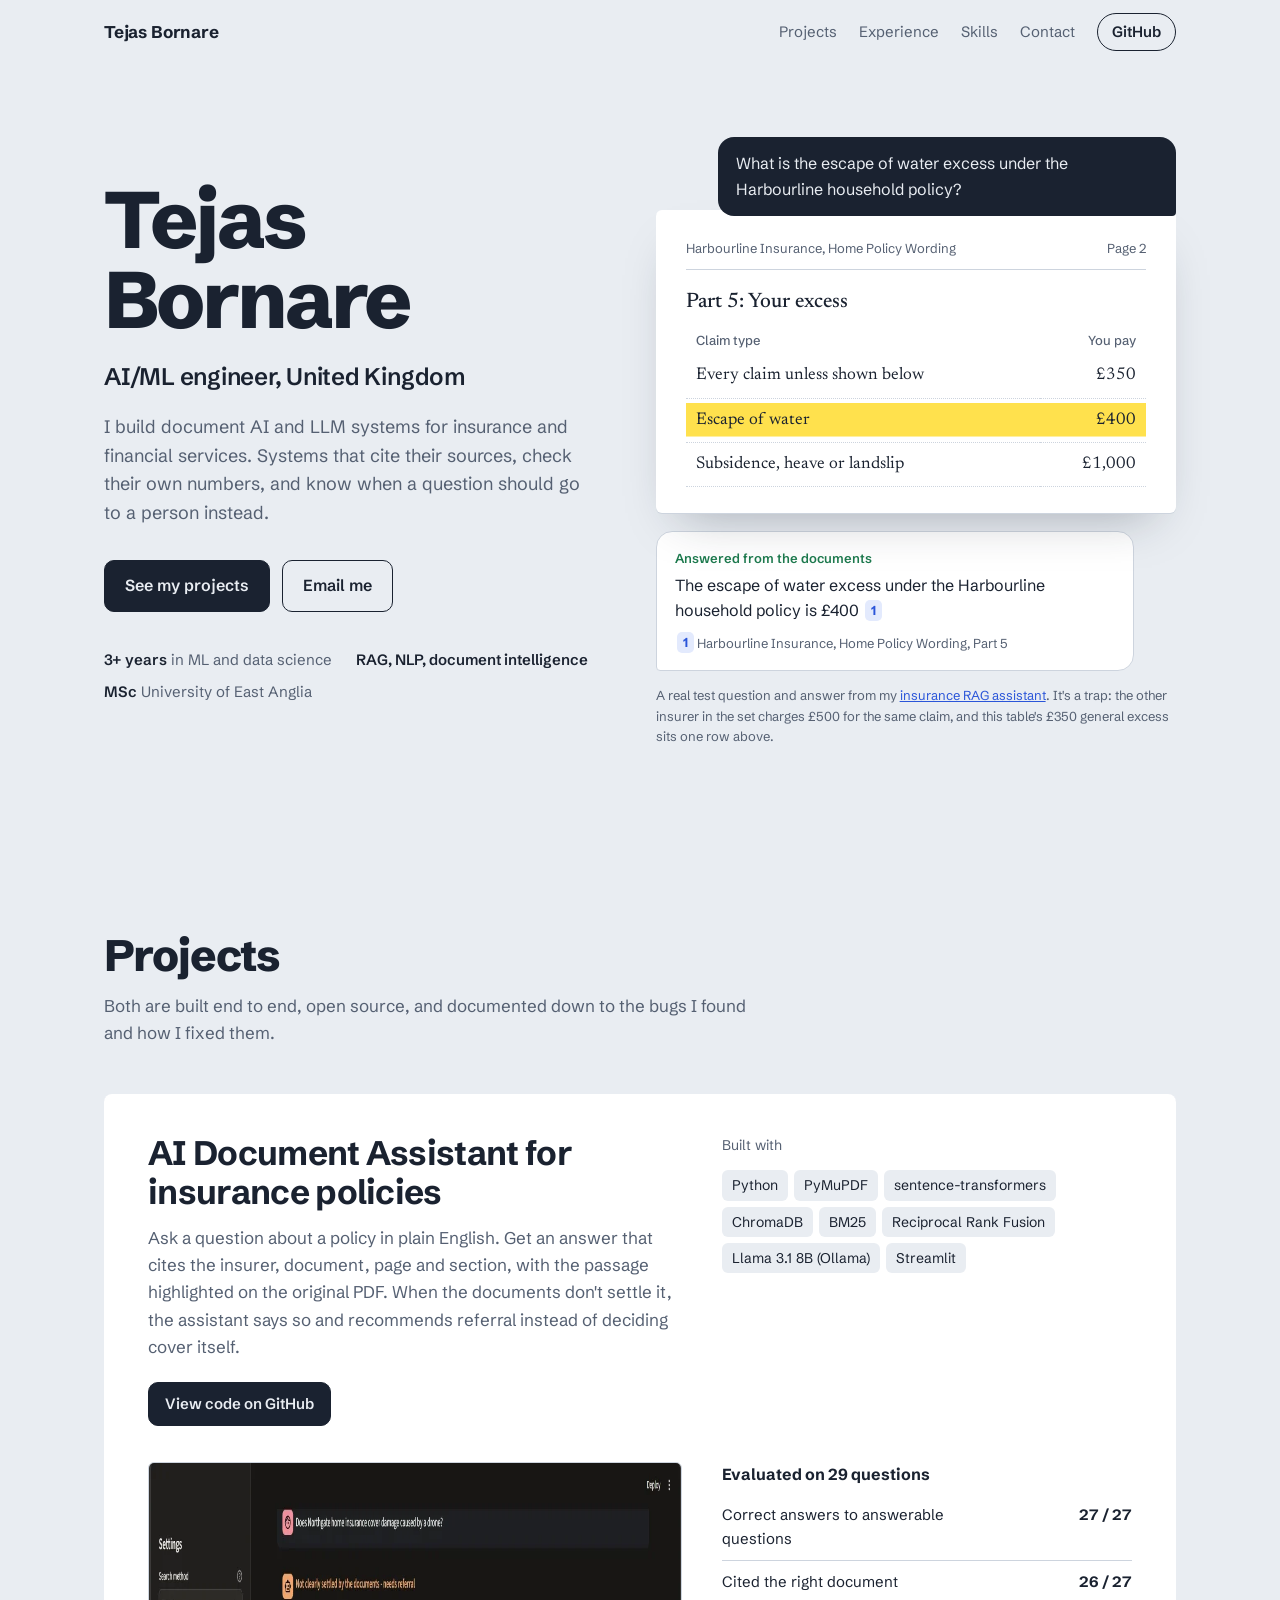
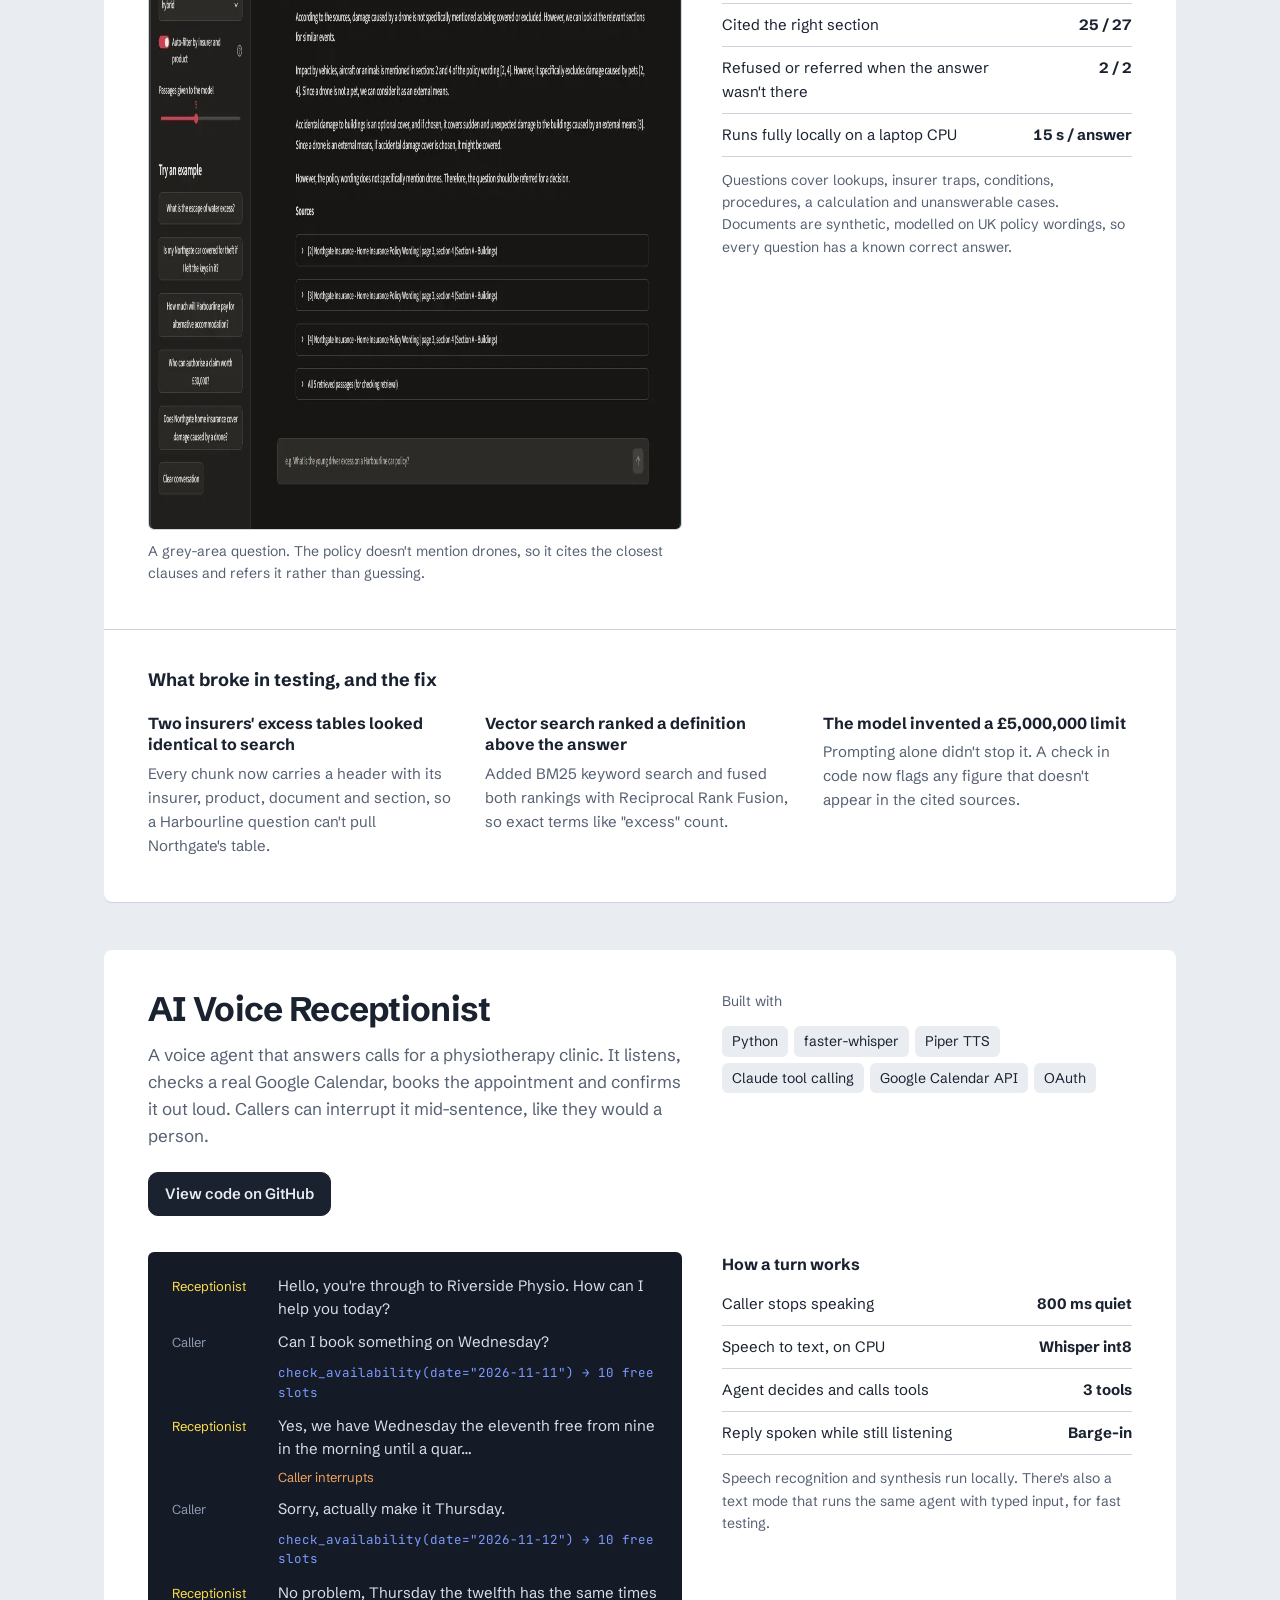
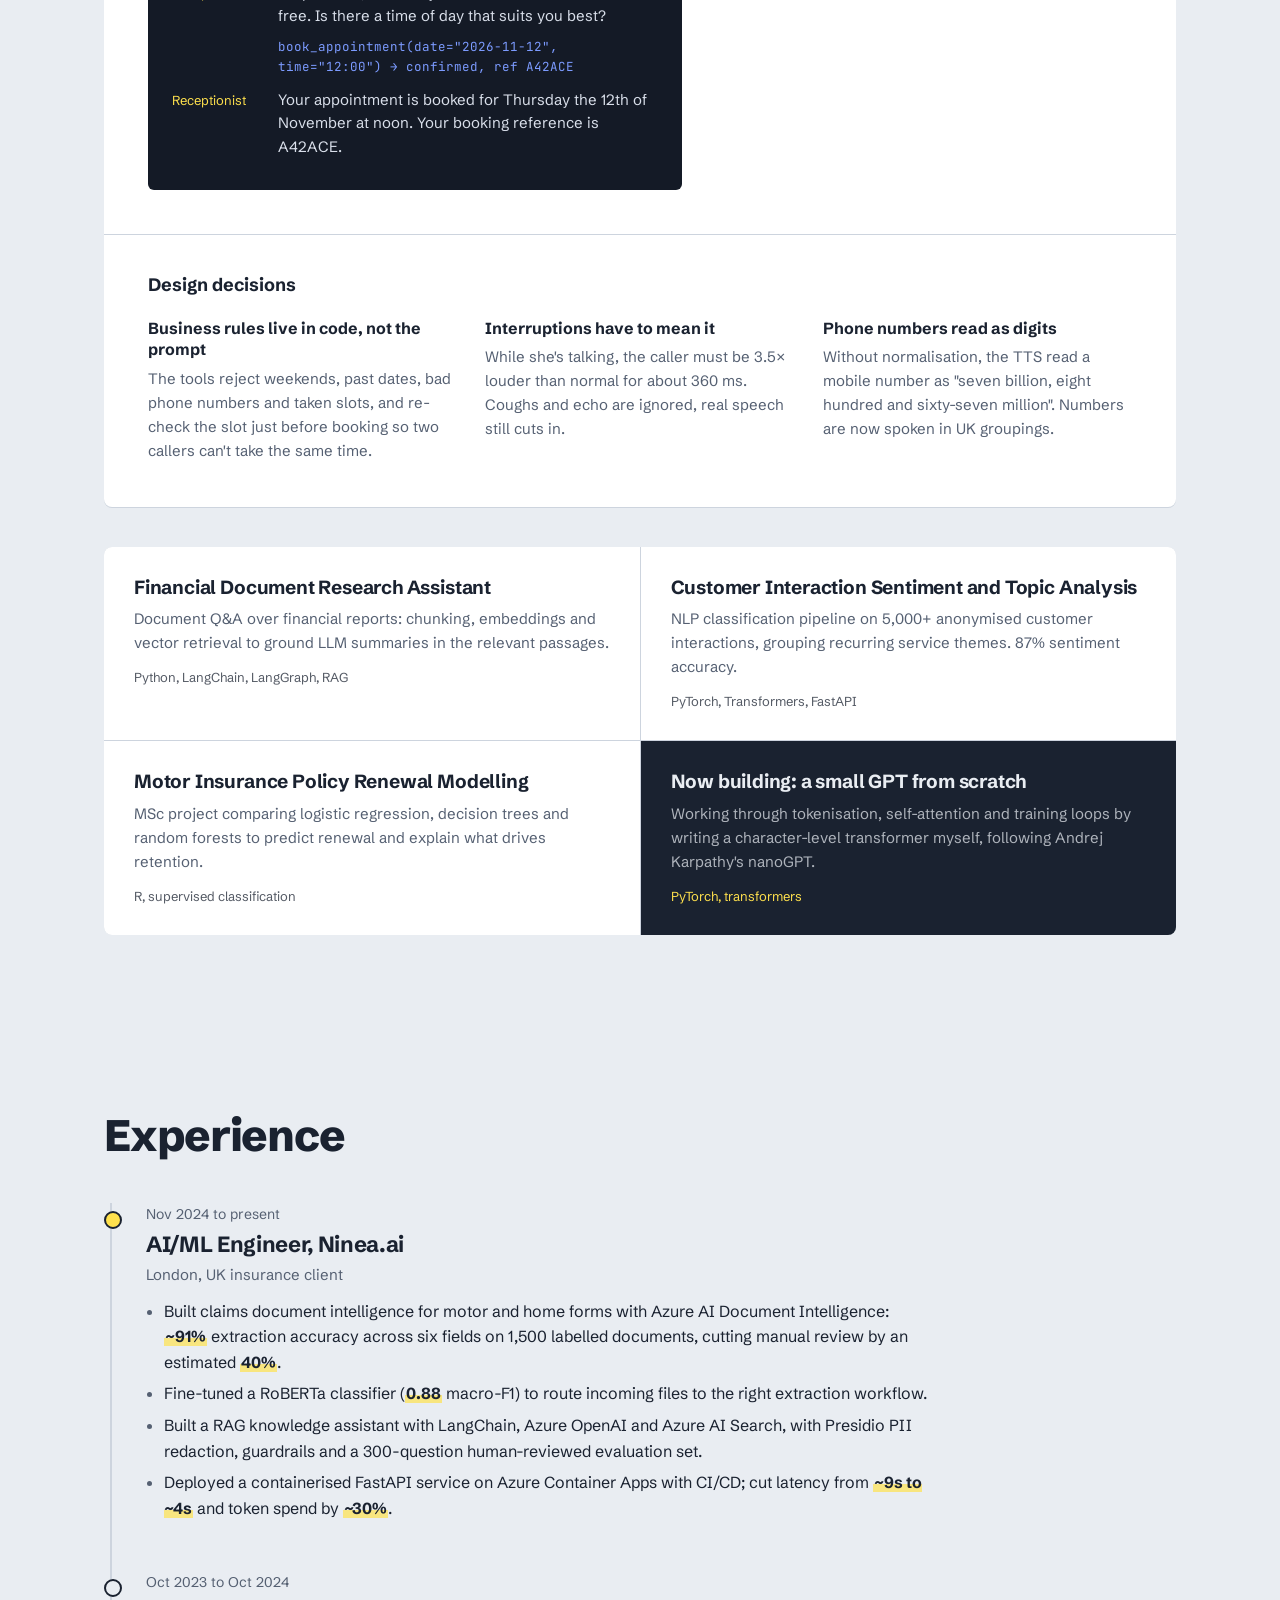
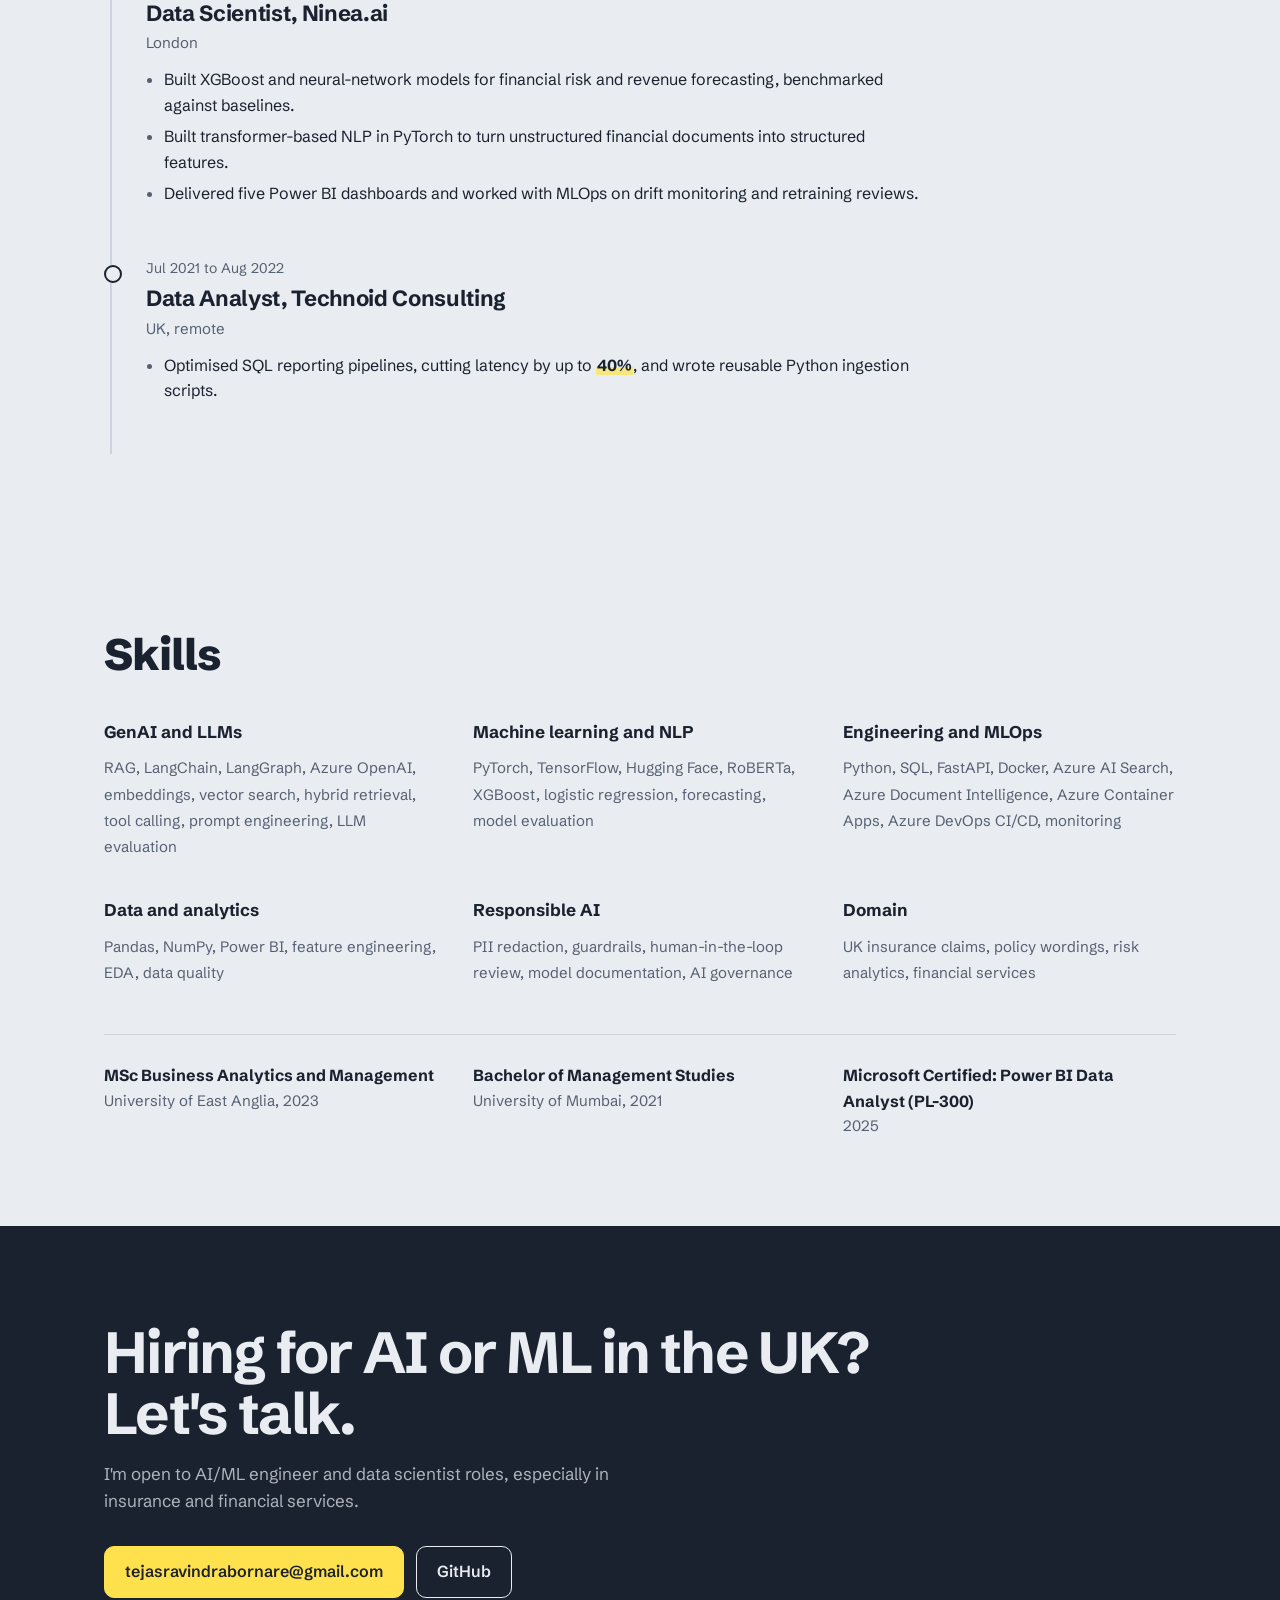
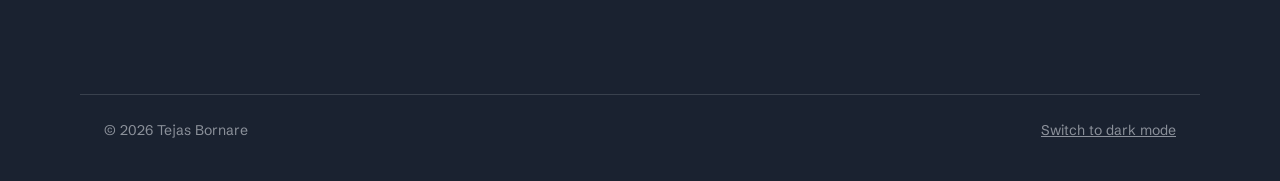
==== index.html @ c3324930 "Add files via upload" ====
<!doctype html>
<html lang="en-GB">
<head>
<meta charset="utf-8">
<meta name="viewport" content="width=device-width, initial-scale=1">
<title>Tejas Bornare | AI/ML Engineer, UK</title>
<meta name="description" content="Tejas Bornare, AI/ML engineer in the UK. RAG, document intelligence and voice agents for insurance and financial services.">
<meta property="og:title" content="Tejas Bornare | AI/ML Engineer, UK">
<meta property="og:description" content="RAG, document intelligence and voice agents for insurance and financial services.">
<meta property="og:type" content="website">
<meta property="og:url" content="https://tejasbornare97.github.io/">
<meta property="og:image" content="https://tejasbornare97.github.io/assets/app_answer.webp">
<meta name="theme-color" content="#E9EDF2">
<link rel="icon" href="data:image/svg+xml,%3Csvg xmlns='http://www.w3.org/2000/svg' viewBox='0 0 32 32'%3E%3Crect width='32' height='32' rx='7' fill='%231A2230'/%3E%3Crect x='6' y='17' width='20' height='7' rx='1.5' fill='%23FFE14D'/%3E%3Ctext x='16' y='22.5' font-family='Arial' font-weight='700' font-size='15' text-anchor='middle' fill='%231A2230'%3ETB%3C/text%3E%3C/svg%3E">
<link rel="preconnect" href="https://fonts.googleapis.com">
<link rel="preconnect" href="https://fonts.gstatic.com" crossorigin>
<link href="https://fonts.googleapis.com/css2?family=Schibsted+Grotesk:wght@400;500;600;700;800&family=Newsreader:opsz,wght@6..72,400;6..72,500&family=JetBrains+Mono:wght@400;500&display=swap" rel="stylesheet">
<style>
:root{
  --paper:#E9EDF2;
  --sheet:#FFFFFF;
  --ink:#1A2230;
  --muted:#556072;
  --rule:#CDD4DE;
  --cite:#2A55D9;
  --cite-soft:#E3EAFD;
  --mark:#FFE14D;
  --ok:#1D7A4E;
  --refer:#B4570F;
  --sans:"Schibsted Grotesk",system-ui,sans-serif;
  --serif:"Newsreader",Georgia,serif;
  --mono:"JetBrains Mono",ui-monospace,monospace;
  --wrap:1120px;
}
@media (prefers-color-scheme:dark){
  :root:not([data-theme="light"]){
    --paper:#121722;--sheet:#1B2231;--ink:#E6EAF1;--muted:#9AA5B8;--rule:#2C3546;
    --cite:#7C9BFF;--cite-soft:#232E4A;--mark:#E8C93A;--ok:#4CC08A;--refer:#F0A35E;
  }
}
:root[data-theme="dark"]{
  --paper:#121722;--sheet:#1B2231;--ink:#E6EAF1;--muted:#9AA5B8;--rule:#2C3546;
  --cite:#7C9BFF;--cite-soft:#232E4A;--mark:#E8C93A;--ok:#4CC08A;--refer:#F0A35E;
}
*{box-sizing:border-box;margin:0;padding:0}
html{scroll-behavior:smooth}
body{background:var(--paper);color:var(--ink);font-family:var(--sans);font-size:17px;line-height:1.6;-webkit-font-smoothing:antialiased;overflow-x:hidden}
a{color:inherit}
:focus-visible{outline:3px solid var(--cite);outline-offset:3px;border-radius:4px}
.wrap{max-width:var(--wrap);margin:0 auto;padding:0 24px}
img{max-width:100%;display:block}

/* header */
.top{position:sticky;top:0;z-index:10;background:color-mix(in srgb,var(--paper) 88%,transparent);backdrop-filter:blur(10px);border-bottom:1px solid transparent;transition:border-color .2s}
.top.scrolled{border-bottom-color:var(--rule)}
.top .wrap{display:flex;align-items:center;justify-content:space-between;height:64px;gap:16px}
.brand{font-weight:700;text-decoration:none;letter-spacing:-.01em}
.nav{display:flex;gap:22px;align-items:center;font-size:15px}
.nav a{text-decoration:none;color:var(--muted)}
.nav a:hover{color:var(--ink)}
.nav .gh{color:var(--ink);font-weight:600;border:1.5px solid var(--ink);padding:6px 14px;border-radius:999px}
.nav .gh:hover{background:var(--ink);color:var(--paper)}
@media (max-width:640px){.nav a:not(.gh){display:none}}

/* hero */
.hero{padding:72px 0 96px}
.hero .wrap{display:grid;grid-template-columns:1fr 1.05fr;gap:56px;align-items:center}
.hero h1{font-size:clamp(44px,6.4vw,80px);line-height:1;letter-spacing:-.035em;font-weight:800}
.hero .role{font-size:clamp(20px,2.2vw,24px);font-weight:600;margin-top:18px;letter-spacing:-.01em}
.hero .lede{color:var(--muted);margin-top:16px;max-width:30em;font-size:18px}
.cta{display:flex;flex-wrap:wrap;gap:12px;margin-top:32px}
.btn{display:inline-flex;align-items:center;gap:8px;text-decoration:none;font-weight:600;font-size:16px;padding:12px 20px;border-radius:10px;border:1.5px solid var(--ink)}
.btn.primary{background:var(--ink);color:var(--paper)}
.btn.primary:hover{background:var(--cite);border-color:var(--cite)}
.btn.ghost:hover{background:var(--sheet)}
.facts{display:flex;flex-wrap:wrap;gap:8px 24px;margin-top:36px;font-size:15px;color:var(--muted)}
.facts strong{color:var(--ink);font-weight:600}

/* the document demo */
.demo{position:relative}
.q{background:var(--ink);color:var(--paper);padding:14px 18px;border-radius:16px 16px 4px 16px;font-size:16px;max-width:88%;margin-left:auto;position:relative;z-index:2}
.sheet{background:var(--sheet);border-radius:6px;box-shadow:0 1px 0 var(--rule),0 24px 48px -24px rgba(26,34,48,.35);padding:28px 30px 26px;margin-top:-6px;font-family:var(--serif);position:relative;z-index:1}
.sheet .doc-head{font-family:var(--sans);font-size:13px;color:var(--muted);display:flex;justify-content:space-between;gap:12px;border-bottom:1px solid var(--rule);padding-bottom:10px;margin-bottom:16px}
.sheet .doc-head span:last-child{white-space:nowrap}
.sheet h3{font-family:var(--serif);font-weight:500;font-size:21px;margin-bottom:10px}
.ex-table{width:100%;border-collapse:collapse;font-size:17px}
.ex-table td{padding:8px 10px;border-bottom:1px dotted var(--rule)}
.ex-table td:last-child{text-align:right;font-variant-numeric:tabular-nums}
.ex-table th{font-family:var(--sans);font-weight:500;font-size:13px;color:var(--muted);text-align:left;padding:0 10px 4px}
.ex-table th:last-child{text-align:right}
.hl td{background:linear-gradient(var(--mark),var(--mark)) no-repeat left center/0% 78%;animation:sweep .45s cubic-bezier(.6,0,.2,1) .9s forwards}
.hl td:last-child{animation-delay:1.3s}
@keyframes sweep{to{background-size:100% 78%;color:#1A2230}}
.ans{background:var(--sheet);border:1.5px solid var(--rule);border-radius:16px 16px 16px 4px;padding:16px 18px;margin-top:18px;font-size:16px;max-width:92%;opacity:0;transform:translateY(6px);animation:rise .5s ease 2s forwards}
.ans .status{font-size:13px;font-weight:600;color:var(--ok);margin-bottom:4px}
.cite{display:inline-block;background:var(--cite-soft);color:var(--cite);font-weight:700;font-size:13px;padding:0 6px;border-radius:5px;margin-left:2px;vertical-align:1px}
.ans .src{font-size:13px;color:var(--muted);margin-top:8px}
@keyframes rise{to{opacity:1;transform:none}}
.demo-note{font-size:13px;color:var(--muted);margin-top:14px}
.demo-note a{color:var(--cite)}

/* sections */
section{padding:88px 0}
.sec-title{font-size:clamp(30px,3.6vw,44px);letter-spacing:-.025em;line-height:1.1;font-weight:800;max-width:18em}
.sec-intro{color:var(--muted);margin-top:12px;max-width:38em}

/* projects */
.project{background:var(--sheet);border-radius:8px;margin-top:48px;overflow:hidden;box-shadow:0 1px 0 var(--rule)}
.p-head{padding:40px 44px 0;display:grid;grid-template-columns:1.3fr 1fr;gap:40px}
.p-head h3{font-size:clamp(26px,2.8vw,34px);letter-spacing:-.02em;line-height:1.15}
.p-head .what{margin-top:12px;color:var(--muted);max-width:34em}
.p-links{display:flex;flex-wrap:wrap;gap:10px;margin-top:22px}
.p-links .btn{font-size:15px;padding:9px 16px}
.stack{display:flex;flex-wrap:wrap;gap:6px;align-content:flex-start}
.stack span{font-size:14px;padding:4px 10px;border-radius:6px;background:var(--paper);color:var(--ink)}
.stack-label{font-size:14px;color:var(--muted);margin-bottom:8px;width:100%}
.p-body{display:grid;grid-template-columns:1.3fr 1fr;gap:40px;padding:36px 44px 44px}
.shot{border-radius:6px;overflow:hidden;border:1px solid var(--rule)}
.shot-cap{font-size:14px;color:var(--muted);margin-top:10px}
.results{width:100%;border-collapse:collapse;font-size:15px}
.results td{padding:9px 0;border-bottom:1px solid var(--rule);vertical-align:top}
.results td:last-child{text-align:right;font-weight:700;font-variant-numeric:tabular-nums;white-space:nowrap;padding-left:16px}
.results caption{text-align:left;font-weight:700;font-size:16px;margin-bottom:6px}
.honest{font-size:14px;color:var(--muted);margin-top:12px}
.fixes{border-top:1px solid var(--rule);padding:36px 44px 44px}
.fixes h4{font-size:18px;margin-bottom:18px}
.fix-grid{display:grid;grid-template-columns:repeat(3,1fr);gap:28px}
.fix strong{display:block;font-size:16px;line-height:1.35;margin-bottom:6px}
.fix p{font-size:15px;color:var(--muted)}

/* call transcript */
.call{background:#141A26;color:#D9DFEA;border-radius:6px;padding:22px 24px;font-size:15px;line-height:1.55}
.call .line{margin:0 0 10px;display:grid;grid-template-columns:96px 1fr;gap:10px}
.call .who{color:#8E9AB0;font-size:13px;padding-top:2px}
.call .rx .who{color:#FFE14D}
.call .tool{font-family:var(--mono);font-size:12.5px;color:#7C9BFF;margin:2px 0 12px 106px;word-break:break-word}
.call .cut{color:#F0A35E;font-size:13px;margin:-4px 0 10px 106px}
@media (max-width:560px){
  .call .line{grid-template-columns:1fr;gap:0}
  .call .tool,.call .cut{margin-left:0}
}

/* other work */
.others{display:grid;grid-template-columns:repeat(2,1fr);gap:1px;background:var(--rule);margin-top:40px;border-radius:8px;overflow:hidden}
.other{background:var(--sheet);padding:28px 30px}
.other h3{font-size:19px;letter-spacing:-.01em;line-height:1.3}
.other p{font-size:15px;color:var(--muted);margin-top:8px}
.other .tags{font-size:13px;color:var(--ink);margin-top:12px;opacity:.75}
.other.now{background:var(--ink);color:var(--paper)}
.other.now p{color:color-mix(in srgb,var(--paper) 72%,transparent)}
.other.now .tags{color:var(--mark);opacity:1}

/* experience timeline */
.timeline{margin-top:44px;border-left:2px solid var(--rule);margin-left:6px}
.job{position:relative;padding:0 0 44px 34px}
.job::before{content:"";position:absolute;left:-8px;top:8px;width:14px;height:14px;border-radius:50%;background:var(--paper);border:2px solid var(--ink)}
.job.current::before{background:var(--mark)}
.job .when{font-size:14px;color:var(--muted)}
.job h3{font-size:22px;letter-spacing:-.015em;margin-top:2px}
.job .where{color:var(--muted);font-size:15px}
.job ul{margin-top:12px;padding-left:18px;max-width:46em}
.job li{margin-bottom:6px;font-size:16px}
.job li::marker{color:var(--muted)}
.num{font-weight:700;background:linear-gradient(transparent 58%,color-mix(in srgb,var(--mark) 70%,transparent) 58%);padding:0 1px}

/* skills */
.skills{display:grid;grid-template-columns:repeat(3,1fr);gap:36px;margin-top:40px}
.skills h3{font-size:17px;margin-bottom:10px}
.skills p{font-size:15px;color:var(--muted);line-height:1.75}
.edu{margin-top:48px;padding-top:28px;border-top:1px solid var(--rule);display:grid;grid-template-columns:repeat(3,1fr);gap:36px;font-size:15px}
.edu strong{display:block;font-size:16px}
.edu span{color:var(--muted)}

/* contact */
.contact{background:var(--ink);color:var(--paper);padding:96px 0}
.contact h2{font-size:clamp(34px,4.6vw,58px);letter-spacing:-.03em;line-height:1.05;max-width:14em}
.contact p{color:color-mix(in srgb,var(--paper) 72%,transparent);margin-top:16px;max-width:34em}
.contact .cta .btn{border-color:var(--paper);color:var(--paper)}
.contact .cta .btn.primary{background:var(--mark);border-color:var(--mark);color:#1A2230}
.contact .cta .btn.primary:hover{filter:brightness(1.05)}
.contact .cta .btn.ghost:hover{background:color-mix(in srgb,var(--paper) 10%,transparent)}
footer{background:var(--ink);color:color-mix(in srgb,var(--paper) 55%,transparent);font-size:14px;padding:0 0 40px}
footer .wrap{display:flex;justify-content:space-between;gap:16px;flex-wrap:wrap;border-top:1px solid color-mix(in srgb,var(--paper) 15%,transparent);padding-top:24px}
.theme-toggle{background:none;border:0;color:inherit;font:inherit;cursor:pointer;text-decoration:underline}

/* responsive */
@media (max-width:900px){
  .hero{padding:40px 0 72px}
  .hero .wrap,.p-head,.p-body{grid-template-columns:1fr}
  .hero .wrap{gap:44px}
  .p-head,.p-body,.fixes{padding-left:24px;padding-right:24px}
  .p-head{padding-top:28px;gap:20px}
  .fix-grid,.skills,.edu{grid-template-columns:1fr;gap:22px}
  .others{grid-template-columns:1fr}
  section{padding:64px 0}
}
@media (max-width:480px){
  .wrap{padding:0 16px}
  .sheet{padding:22px 18px}
  .p-head,.p-body,.fixes{padding-left:18px;padding-right:18px}
  .other{padding:24px 20px}
}
@media (prefers-reduced-motion:reduce){
  html{scroll-behavior:auto}
  .hl td{animation:none;background-size:100% 78%;color:#1A2230}
  .ans{animation:none;opacity:1;transform:none}
}
</style>
</head>
<body>

<header class="top" id="top">
  <div class="wrap">
    <a class="brand" href="#">Tejas Bornare</a>
    <nav class="nav" aria-label="Main">
      <a href="#work">Projects</a>
      <a href="#experience">Experience</a>
      <a href="#skills">Skills</a>
      <a href="#contact">Contact</a>
      <a class="gh" href="https://github.com/TejasBornare97">GitHub</a>
    </nav>
  </div>
</header>

<main>
<section class="hero" aria-labelledby="name">
  <div class="wrap">
    <div>
      <h1 id="name">Tejas Bornare</h1>
      <p class="role">AI/ML engineer, United Kingdom</p>
      <p class="lede">I build document AI and LLM systems for insurance and financial services. Systems that cite their sources, check their own numbers, and know when a question should go to a person instead.</p>
      <div class="cta">
        <a class="btn primary" href="#work">See my projects</a>
        <a class="btn ghost" href="mailto:tejasravindrabornare@gmail.com">Email me</a>
      </div>
      <div class="facts">
        <span><strong>3+ years</strong> in ML and data science</span>
        <span><strong>RAG, NLP, document intelligence</strong></span>
        <span><strong>MSc</strong> University of East Anglia</span>
      </div>
    </div>

    <div class="demo" aria-label="Example from my insurance RAG assistant">
      <p class="q">What is the escape of water excess under the Harbourline household policy?</p>
      <div class="sheet">
        <div class="doc-head"><span>Harbourline Insurance, Home Policy Wording</span><span>Page 2</span></div>
        <h3>Part 5: Your excess</h3>
        <table class="ex-table">
          <thead><tr><th>Claim type</th><th>You pay</th></tr></thead>
          <tbody>
            <tr><td>Every claim unless shown below</td><td>£350</td></tr>
            <tr class="hl"><td>Escape of water</td><td>£400</td></tr>
            <tr><td>Subsidence, heave or landslip</td><td>£1,000</td></tr>
          </tbody>
        </table>
      </div>
      <div class="ans" role="status">
        <p class="status">Answered from the documents</p>
        <p>The escape of water excess under the Harbourline household policy is £400 <span class="cite">1</span></p>
        <p class="src"><span class="cite">1</span> Harbourline Insurance, Home Policy Wording, Part 5</p>
      </div>
      <p class="demo-note">A real test question and answer from my <a href="https://github.com/TejasBornare97/insurance-rag-assistant">insurance RAG assistant</a>. It's a trap: the other insurer in the set charges £500 for the same claim, and this table's £350 general excess sits one row above.</p>
    </div>
  </div>
</section>

<section id="work" aria-labelledby="work-title">
  <div class="wrap">
    <h2 class="sec-title" id="work-title">Projects</h2>
    <p class="sec-intro">Both are built end to end, open source, and documented down to the bugs I found and how I fixed them.</p>

    <!-- Project: RAG -->
    <article class="project" aria-labelledby="p1">
      <div class="p-head">
        <div>
          <h3 id="p1">AI Document Assistant for insurance policies</h3>
          <p class="what">Ask a question about a policy in plain English. Get an answer that cites the insurer, document, page and section, with the passage highlighted on the original PDF. When the documents don't settle it, the assistant says so and recommends referral instead of deciding cover itself.</p>
          <div class="p-links">
            <a class="btn primary" href="https://github.com/TejasBornare97/insurance-rag-assistant">View code on GitHub</a>
          </div>
        </div>
        <div class="stack">
          <p class="stack-label">Built with</p>
          <span>Python</span><span>PyMuPDF</span><span>sentence-transformers</span><span>ChromaDB</span><span>BM25</span><span>Reciprocal Rank Fusion</span><span>Llama 3.1 8B (Ollama)</span><span>Streamlit</span>
        </div>
      </div>
      <div class="p-body">
        <figure>
          <div class="shot"><img src="assets/app_answer.webp" alt="The assistant answering a question about drone damage: it marks the answer as not settled by the documents, cites the closest clauses and recommends referral" width="1279" height="666" loading="lazy"></div>
          <figcaption class="shot-cap">A grey-area question. The policy doesn't mention drones, so it cites the closest clauses and refers it rather than guessing.</figcaption>
        </figure>
        <div>
          <table class="results">
            <caption>Evaluated on 29 questions</caption>
            <tbody>
              <tr><td>Correct answers to answerable questions</td><td>27 / 27</td></tr>
              <tr><td>Cited the right document</td><td>26 / 27</td></tr>
              <tr><td>Cited the right section</td><td>25 / 27</td></tr>
              <tr><td>Refused or referred when the answer wasn't there</td><td>2 / 2</td></tr>
              <tr><td>Runs fully locally on a laptop CPU</td><td>15 s / answer</td></tr>
            </tbody>
          </table>
          <p class="honest">Questions cover lookups, insurer traps, conditions, procedures, a calculation and unanswerable cases. Documents are synthetic, modelled on UK policy wordings, so every question has a known correct answer.</p>
        </div>
      </div>
      <div class="fixes">
        <h4>What broke in testing, and the fix</h4>
        <div class="fix-grid">
          <div class="fix"><strong>Two insurers' excess tables looked identical to search</strong><p>Every chunk now carries a header with its insurer, product, document and section, so a Harbourline question can't pull Northgate's table.</p></div>
          <div class="fix"><strong>Vector search ranked a definition above the answer</strong><p>Added BM25 keyword search and fused both rankings with Reciprocal Rank Fusion, so exact terms like "excess" count.</p></div>
          <div class="fix"><strong>The model invented a £5,000,000 limit</strong><p>Prompting alone didn't stop it. A check in code now flags any figure that doesn't appear in the cited sources.</p></div>
        </div>
      </div>
    </article>

    <!-- Project: Voice -->
    <article class="project" aria-labelledby="p2">
      <div class="p-head">
        <div>
          <h3 id="p2">AI Voice Receptionist</h3>
          <p class="what">A voice agent that answers calls for a physiotherapy clinic. It listens, checks a real Google Calendar, books the appointment and confirms it out loud. Callers can interrupt it mid-sentence, like they would a person.</p>
          <div class="p-links">
            <a class="btn primary" href="https://github.com/TejasBornare97/voice-receptionist">View code on GitHub</a>
          </div>
        </div>
        <div class="stack">
          <p class="stack-label">Built with</p>
          <span>Python</span><span>faster-whisper</span><span>Piper TTS</span><span>Claude tool calling</span><span>Google Calendar API</span><span>OAuth</span>
        </div>
      </div>
      <div class="p-body">
        <div class="call" aria-label="Excerpt from a test call">
          <p class="line rx"><span class="who">Receptionist</span><span>Hello, you're through to Riverside Physio. How can I help you today?</span></p>
          <p class="line"><span class="who">Caller</span><span>Can I book something on Wednesday?</span></p>
          <p class="tool">check_availability(date="2026-11-11") → 10 free slots</p>
          <p class="line rx"><span class="who">Receptionist</span><span>Yes, we have Wednesday the eleventh free from nine in the morning until a quar…</span></p>
          <p class="cut">Caller interrupts</p>
          <p class="line"><span class="who">Caller</span><span>Sorry, actually make it Thursday.</span></p>
          <p class="tool">check_availability(date="2026-11-12") → 10 free slots</p>
          <p class="line rx"><span class="who">Receptionist</span><span>No problem, Thursday the twelfth has the same times free. Is there a time of day that suits you best?</span></p>
          <p class="tool">book_appointment(date="2026-11-12", time="12:00") → confirmed, ref A42ACE</p>
          <p class="line rx"><span class="who">Receptionist</span><span>Your appointment is booked for Thursday the 12th of November at noon. Your booking reference is A42ACE.</span></p>
        </div>
        <div>
          <table class="results">
            <caption>How a turn works</caption>
            <tbody>
              <tr><td>Caller stops speaking</td><td>800 ms quiet</td></tr>
              <tr><td>Speech to text, on CPU</td><td>Whisper int8</td></tr>
              <tr><td>Agent decides and calls tools</td><td>3 tools</td></tr>
              <tr><td>Reply spoken while still listening</td><td>Barge-in</td></tr>
            </tbody>
          </table>
          <p class="honest">Speech recognition and synthesis run locally. There's also a text mode that runs the same agent with typed input, for fast testing.</p>
        </div>
      </div>
      <div class="fixes">
        <h4>Design decisions</h4>
        <div class="fix-grid">
          <div class="fix"><strong>Business rules live in code, not the prompt</strong><p>The tools reject weekends, past dates, bad phone numbers and taken slots, and re-check the slot just before booking so two callers can't take the same time.</p></div>
          <div class="fix"><strong>Interruptions have to mean it</strong><p>While she's talking, the caller must be 3.5× louder than normal for about 360 ms. Coughs and echo are ignored, real speech still cuts in.</p></div>
          <div class="fix"><strong>Phone numbers read as digits</strong><p>Without normalisation, the TTS read a mobile number as "seven billion, eight hundred and sixty-seven million". Numbers are now spoken in UK groupings.</p></div>
        </div>
      </div>
    </article>

    <div class="others">
      <div class="other">
        <h3>Financial Document Research Assistant</h3>
        <p>Document Q&amp;A over financial reports: chunking, embeddings and vector retrieval to ground LLM summaries in the relevant passages.</p>
        <p class="tags">Python, LangChain, LangGraph, RAG</p>
      </div>
      <div class="other">
        <h3>Customer Interaction Sentiment and Topic Analysis</h3>
        <p>NLP classification pipeline on 5,000+ anonymised customer interactions, grouping recurring service themes. 87% sentiment accuracy.</p>
        <p class="tags">PyTorch, Transformers, FastAPI</p>
      </div>
      <div class="other">
        <h3>Motor Insurance Policy Renewal Modelling</h3>
        <p>MSc project comparing logistic regression, decision trees and random forests to predict renewal and explain what drives retention.</p>
        <p class="tags">R, supervised classification</p>
      </div>
      <div class="other now">
        <h3>Now building: a small GPT from scratch</h3>
        <p>Working through tokenisation, self-attention and training loops by writing a character-level transformer myself, following Andrej Karpathy's nanoGPT.</p>
        <p class="tags">PyTorch, transformers</p>
      </div>
    </div>
  </div>
</section>

<section id="experience" aria-labelledby="exp-title">
  <div class="wrap">
    <h2 class="sec-title" id="exp-title">Experience</h2>
    <div class="timeline">
      <div class="job current">
        <p class="when">Nov 2024 to present</p>
        <h3>AI/ML Engineer, Ninea.ai</h3>
        <p class="where">London, UK insurance client</p>
        <ul>
          <li>Built claims document intelligence for motor and home forms with Azure AI Document Intelligence: <span class="num">~91%</span> extraction accuracy across six fields on 1,500 labelled documents, cutting manual review by an estimated <span class="num">40%</span>.</li>
          <li>Fine-tuned a RoBERTa classifier (<span class="num">0.88</span> macro-F1) to route incoming files to the right extraction workflow.</li>
          <li>Built a RAG knowledge assistant with LangChain, Azure OpenAI and Azure AI Search, with Presidio PII redaction, guardrails and a 300-question human-reviewed evaluation set.</li>
          <li>Deployed a containerised FastAPI service on Azure Container Apps with CI/CD; cut latency from <span class="num">~9s to ~4s</span> and token spend by <span class="num">~30%</span>.</li>
        </ul>
      </div>
      <div class="job">
        <p class="when">Oct 2023 to Oct 2024</p>
        <h3>Data Scientist, Ninea.ai</h3>
        <p class="where">London</p>
        <ul>
          <li>Built XGBoost and neural-network models for financial risk and revenue forecasting, benchmarked against baselines.</li>
          <li>Built transformer-based NLP in PyTorch to turn unstructured financial documents into structured features.</li>
          <li>Delivered five Power BI dashboards and worked with MLOps on drift monitoring and retraining reviews.</li>
        </ul>
      </div>
      <div class="job">
        <p class="when">Jul 2021 to Aug 2022</p>
        <h3>Data Analyst, Technoid Consulting</h3>
        <p class="where">UK, remote</p>
        <ul>
          <li>Optimised SQL reporting pipelines, cutting latency by up to <span class="num">40%</span>, and wrote reusable Python ingestion scripts.</li>
        </ul>
      </div>
    </div>
  </div>
</section>

<section id="skills" aria-labelledby="skills-title">
  <div class="wrap">
    <h2 class="sec-title" id="skills-title">Skills</h2>
    <div class="skills">
      <div><h3>GenAI and LLMs</h3><p>RAG, LangChain, LangGraph, Azure OpenAI, embeddings, vector search, hybrid retrieval, tool calling, prompt engineering, LLM evaluation</p></div>
      <div><h3>Machine learning and NLP</h3><p>PyTorch, TensorFlow, Hugging Face, RoBERTa, XGBoost, logistic regression, forecasting, model evaluation</p></div>
      <div><h3>Engineering and MLOps</h3><p>Python, SQL, FastAPI, Docker, Azure AI Search, Azure Document Intelligence, Azure Container Apps, Azure DevOps CI/CD, monitoring</p></div>
      <div><h3>Data and analytics</h3><p>Pandas, NumPy, Power BI, feature engineering, EDA, data quality</p></div>
      <div><h3>Responsible AI</h3><p>PII redaction, guardrails, human-in-the-loop review, model documentation, AI governance</p></div>
      <div><h3>Domain</h3><p>UK insurance claims, policy wordings, risk analytics, financial services</p></div>
    </div>
    <div class="edu">
      <div><strong>MSc Business Analytics and Management</strong><span>University of East Anglia, 2023</span></div>
      <div><strong>Bachelor of Management Studies</strong><span>University of Mumbai, 2021</span></div>
      <div><strong>Microsoft Certified: Power BI Data Analyst (PL-300)</strong><span>2025</span></div>
    </div>
  </div>
</section>
</main>

<section class="contact" id="contact" aria-labelledby="contact-title">
  <div class="wrap">
    <h2 id="contact-title">Hiring for AI or ML in the UK? Let's talk.</h2>
    <p>I'm open to AI/ML engineer and data scientist roles, especially in insurance and financial services.</p>
    <div class="cta">
      <a class="btn primary" href="mailto:tejasravindrabornare@gmail.com">tejasravindrabornare@gmail.com</a>
      <a class="btn ghost" href="https://github.com/TejasBornare97">GitHub</a>
      <!-- Add your LinkedIn: <a class="btn ghost" href="https://www.linkedin.com/in/YOUR-HANDLE/">LinkedIn</a> -->
    </div>
  </div>
</section>
<footer>
  <div class="wrap">
    <span>© 2026 Tejas Bornare</span>
    <button class="theme-toggle" id="themeBtn" type="button">Switch to dark mode</button>
  </div>
</footer>

<script>
(function(){
  var top=document.getElementById('top');
  function onScroll(){top.classList.toggle('scrolled',window.scrollY>8)}
  window.addEventListener('scroll',onScroll,{passive:true});onScroll();

  var root=document.documentElement,btn=document.getElementById('themeBtn');
  var saved=null;try{saved=localStorage.getItem('theme')}catch(e){}
  if(saved)root.setAttribute('data-theme',saved);
  function isDark(){var t=root.getAttribute('data-theme');return t?t==='dark':window.matchMedia('(prefers-color-scheme: dark)').matches}
  function label(){btn.textContent=isDark()?'Switch to light mode':'Switch to dark mode'}
  label();
  btn.addEventListener('click',function(){
    var next=isDark()?'light':'dark';root.setAttribute('data-theme',next);
    try{localStorage.setItem('theme',next)}catch(e){}label();
  });
})();
</script>
</body>
</html>
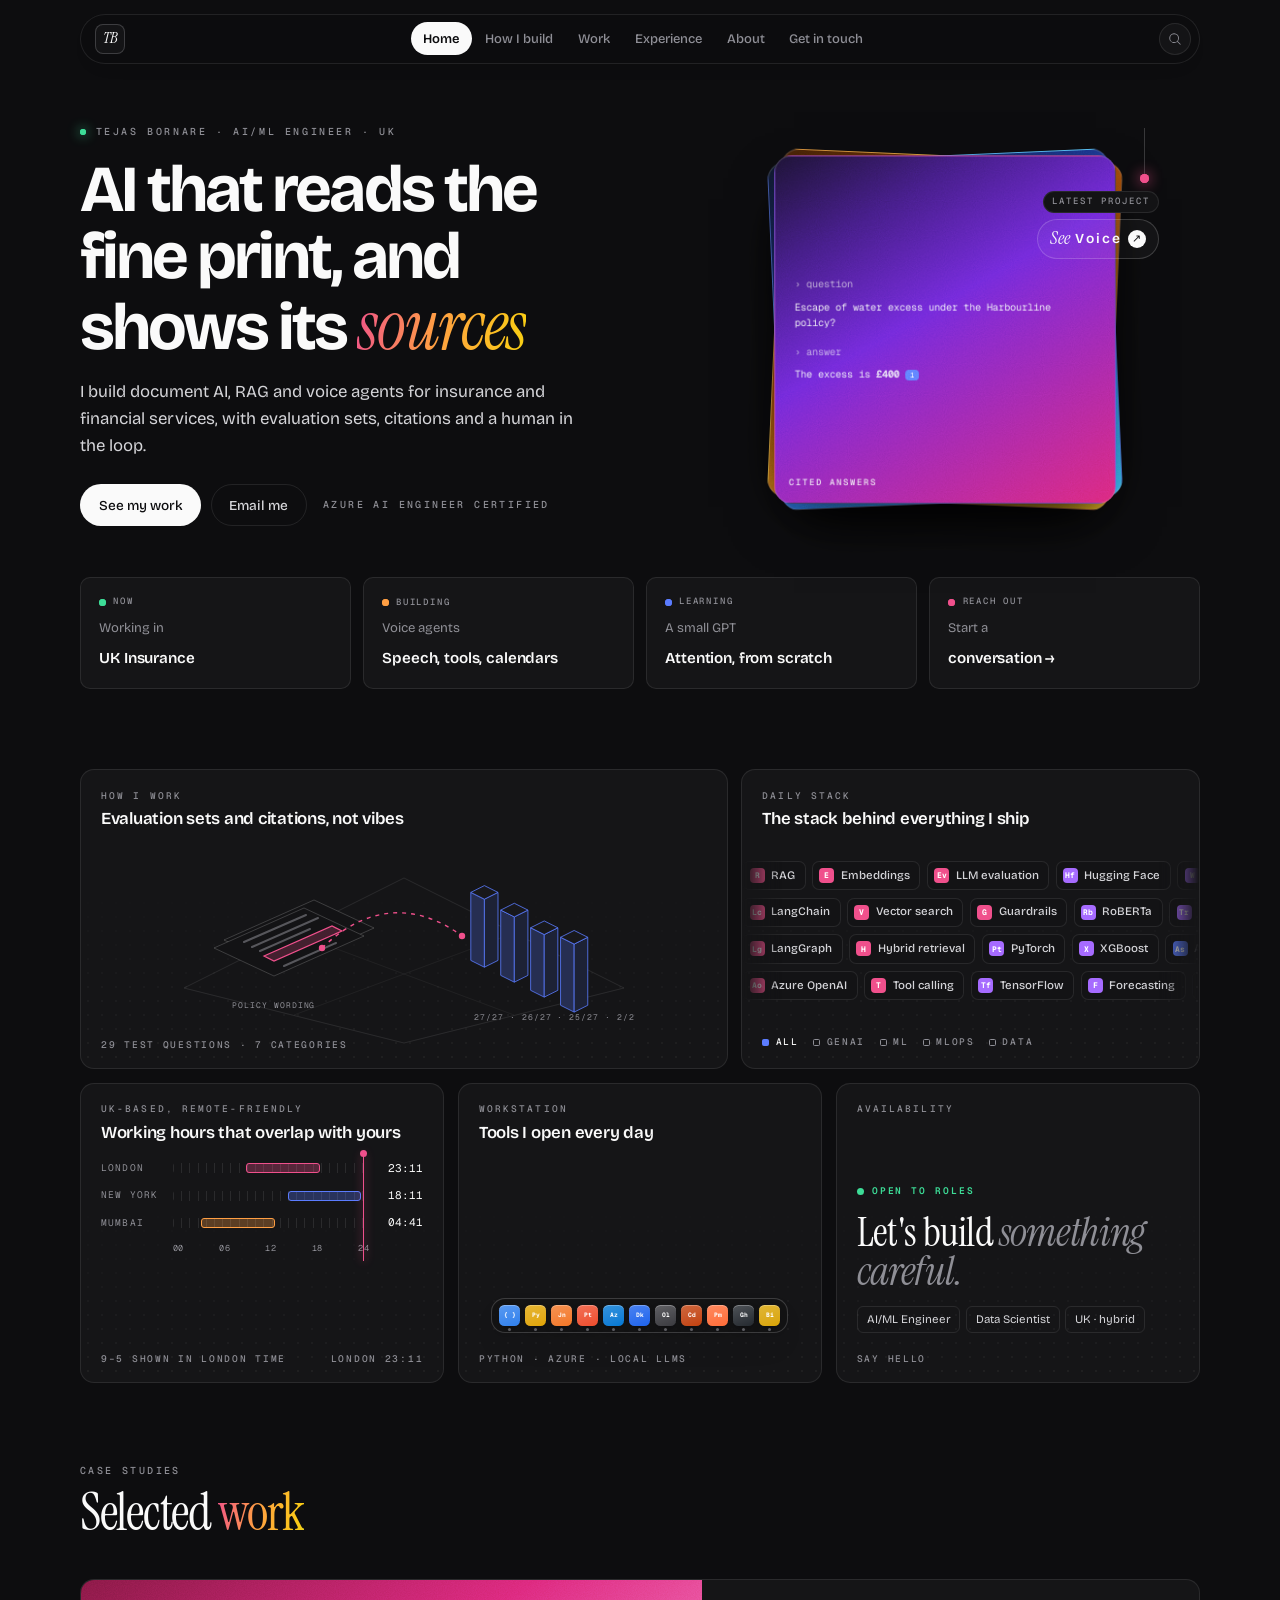
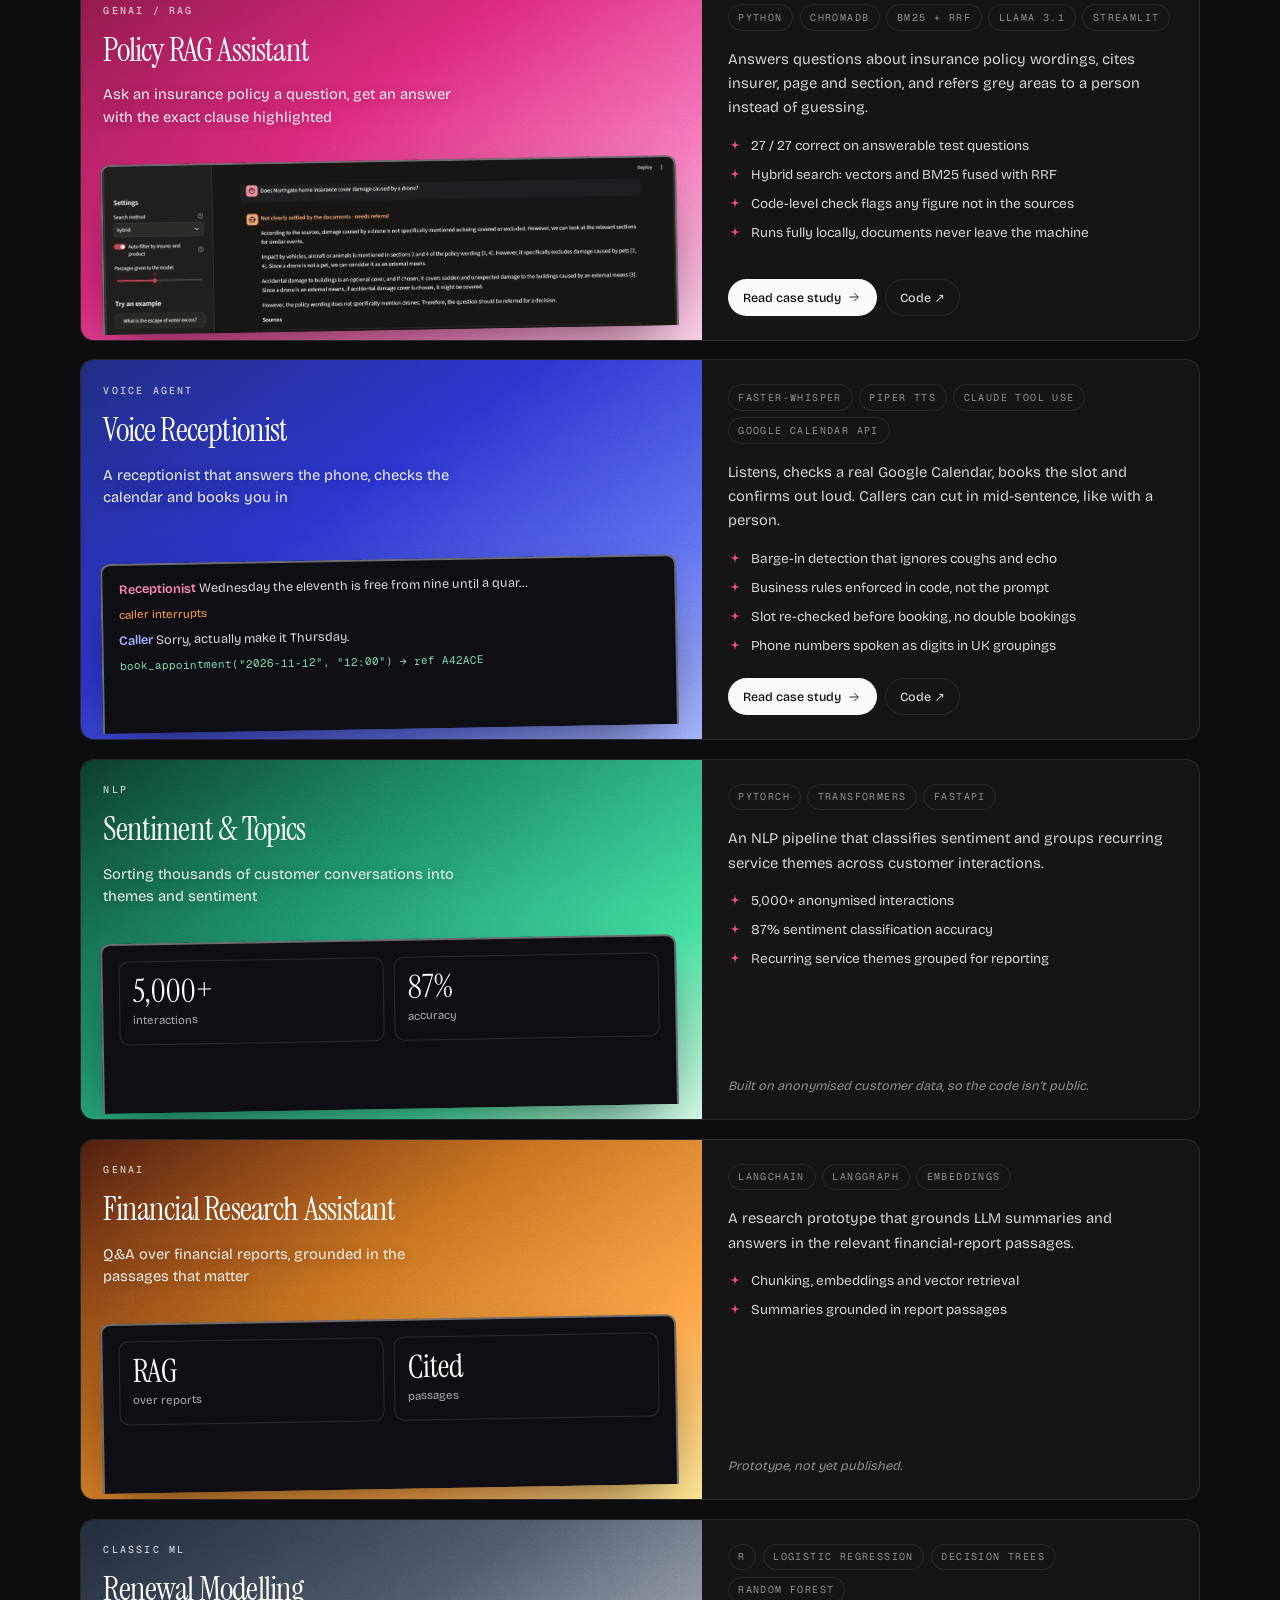
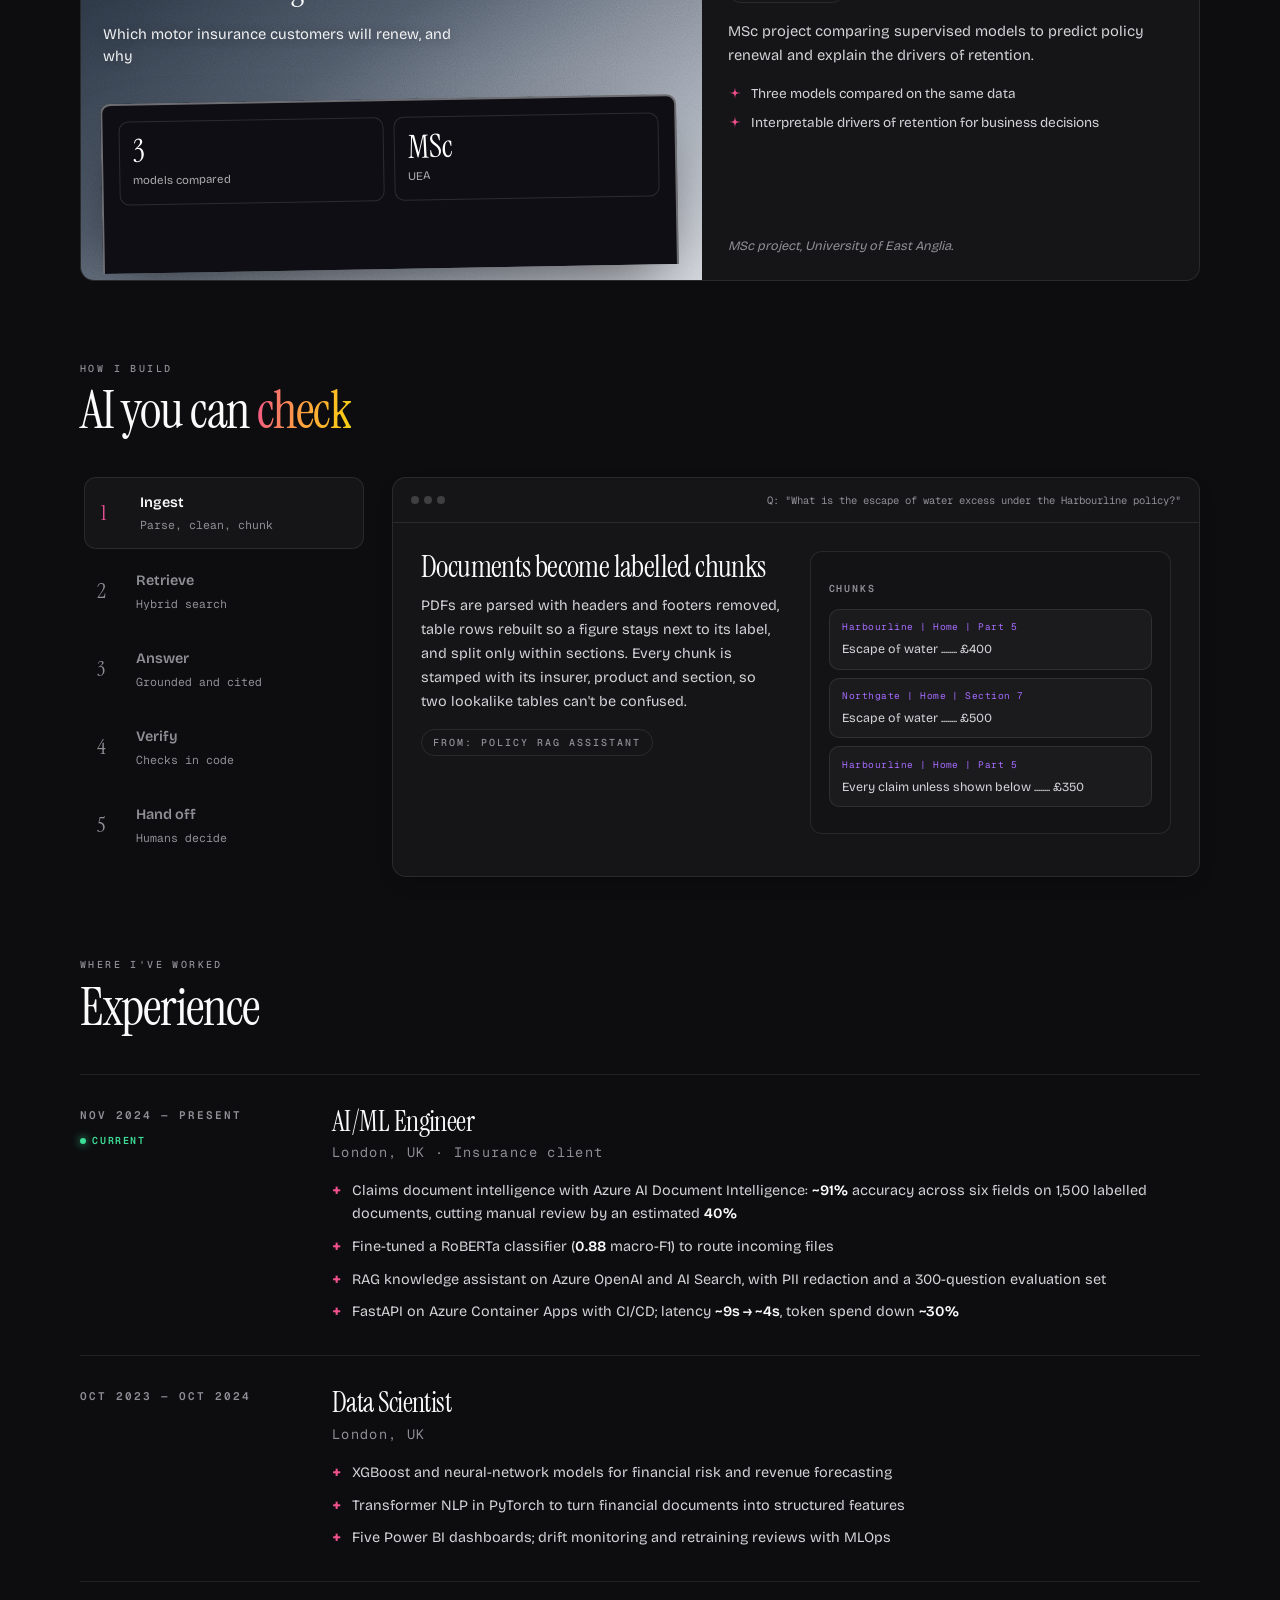
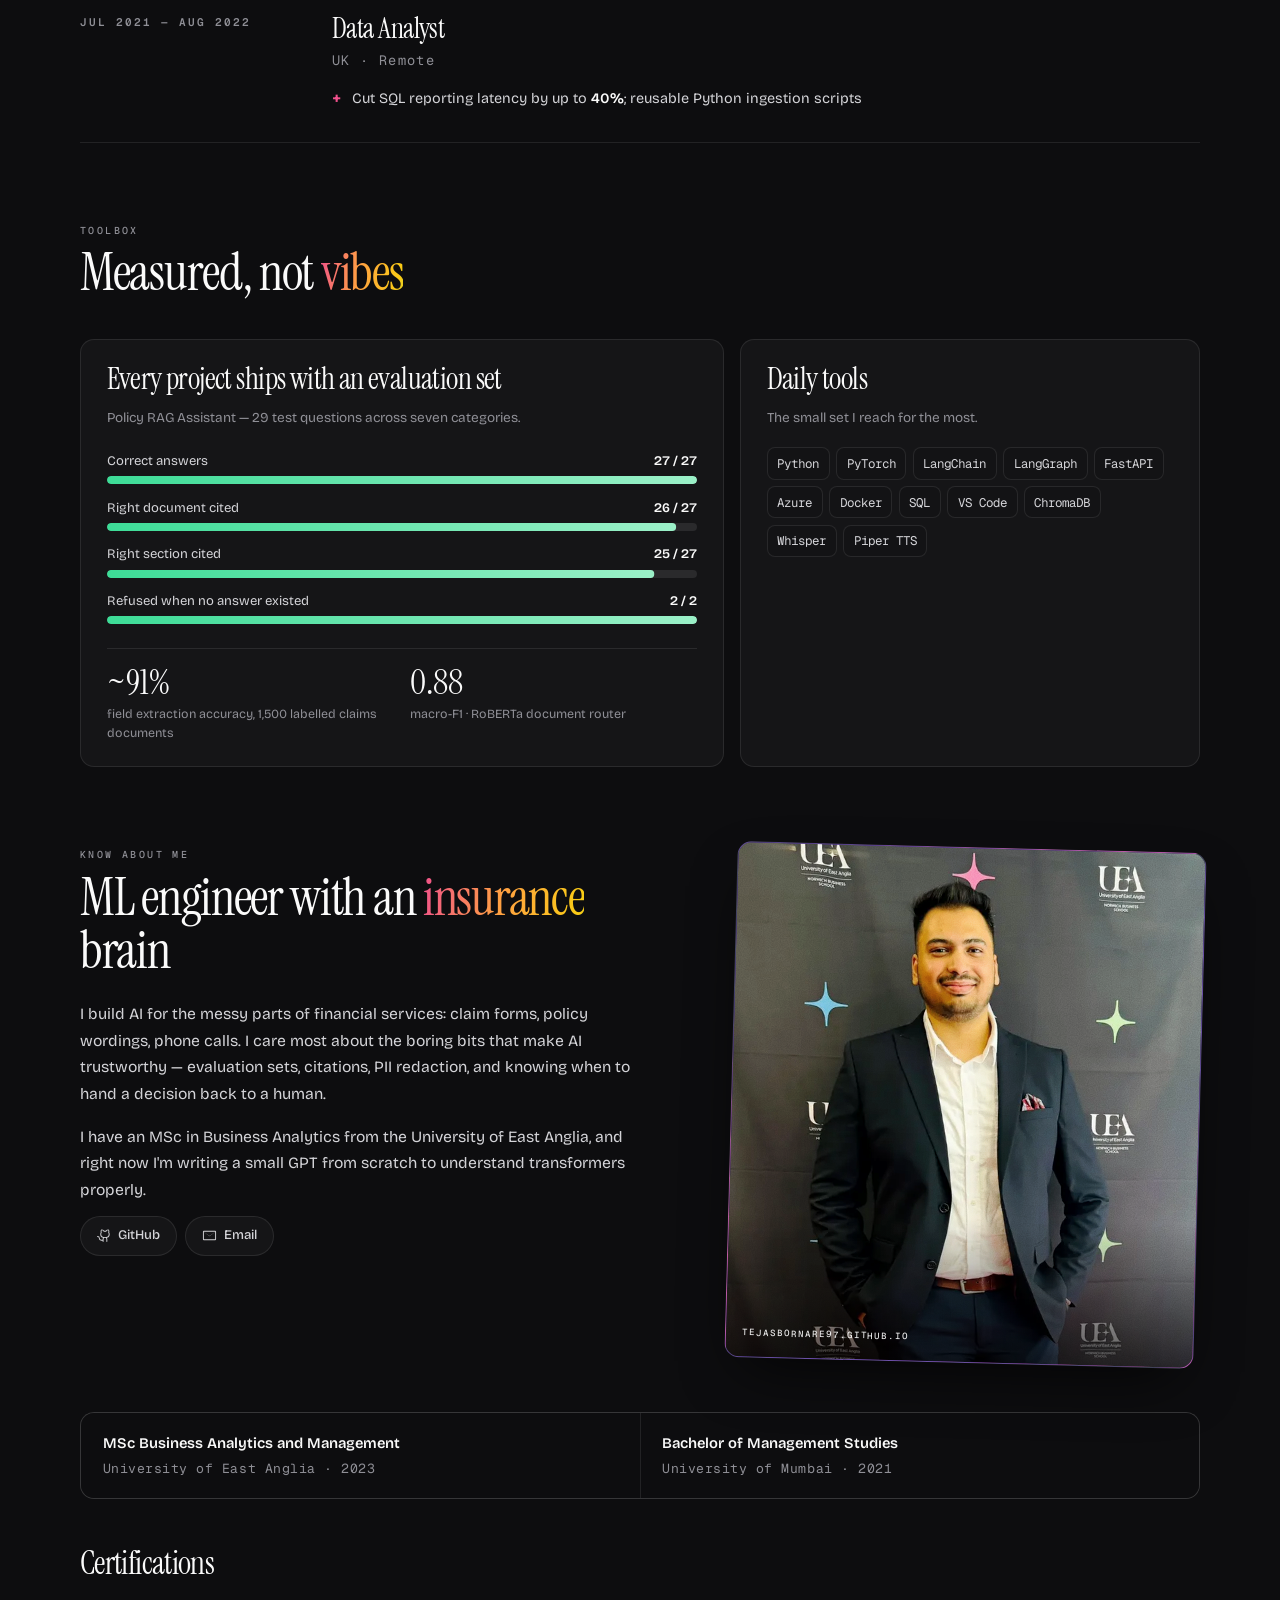
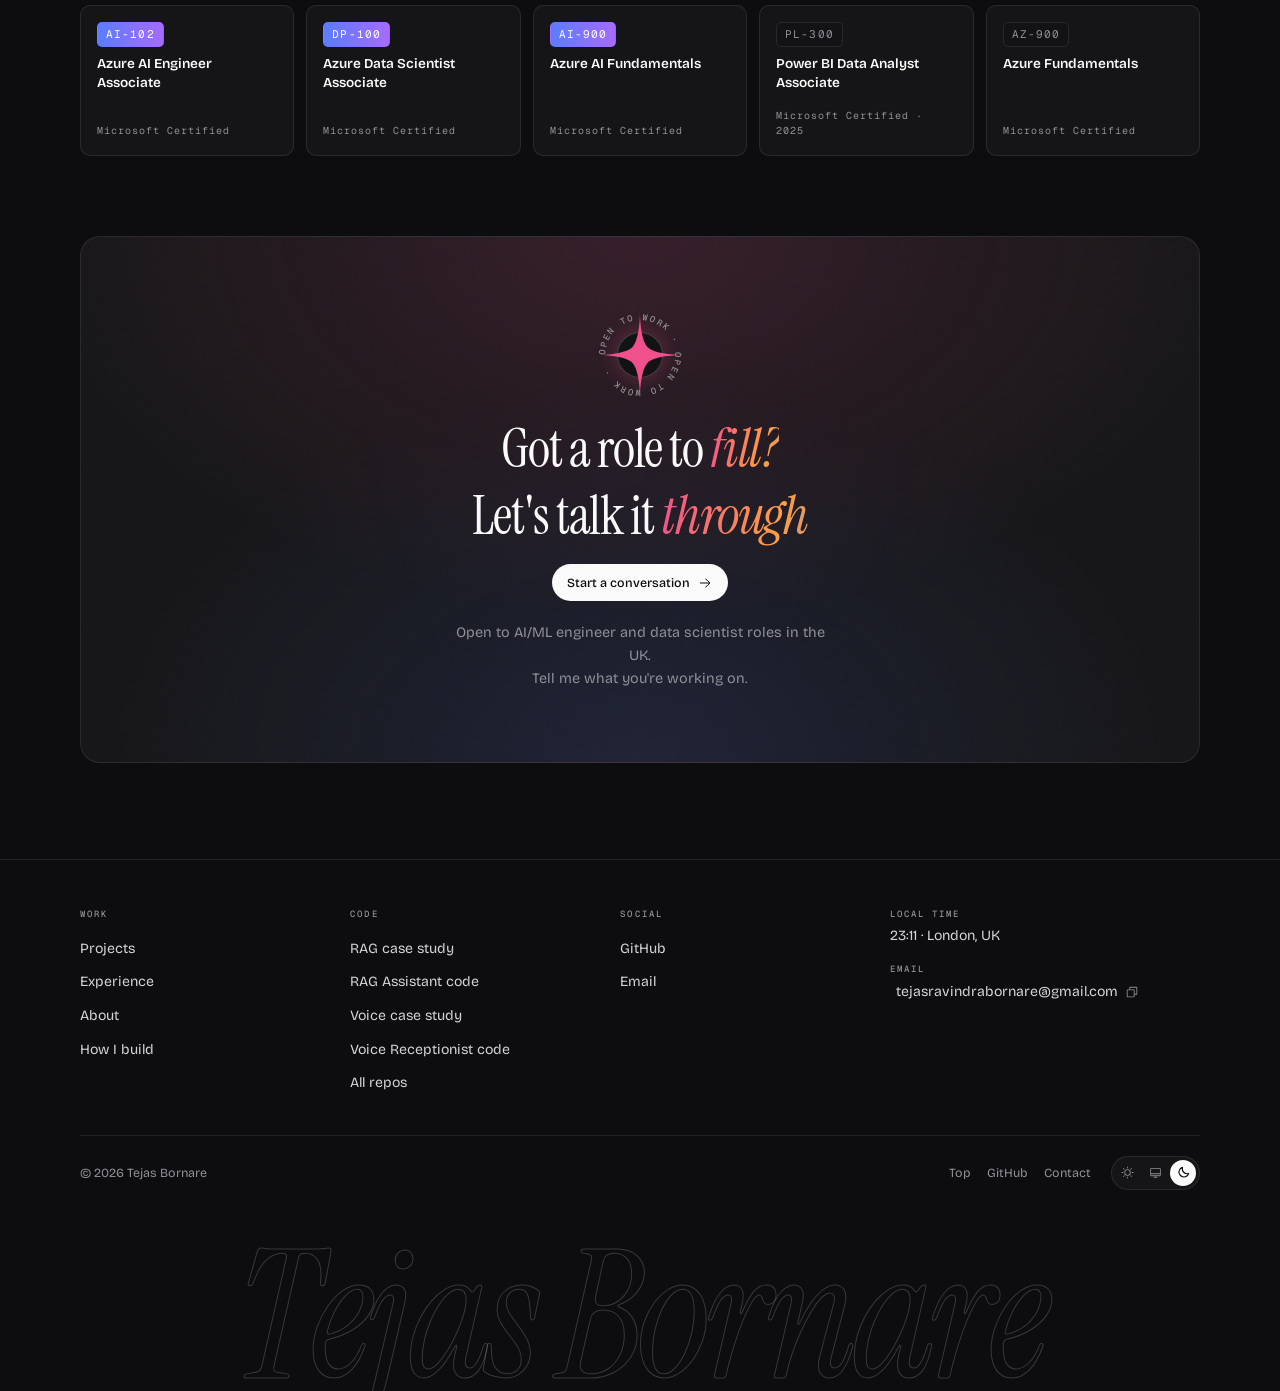
==== commit e8d2e75a: "Update portfolio site" ====
--- a/index.html
+++ b/index.html
@@ -1,486 +1,1813 @@
-<!doctype html>
-<html lang="en-GB">
+<!DOCTYPE html>
+<html lang="en-GB" data-theme="dark">
 <head>
-<meta charset="utf-8">
-<meta name="viewport" content="width=device-width, initial-scale=1">
-<title>Tejas Bornare | AI/ML Engineer, UK</title>
-<meta name="description" content="Tejas Bornare, AI/ML engineer in the UK. RAG, document intelligence and voice agents for insurance and financial services.">
-<meta property="og:title" content="Tejas Bornare | AI/ML Engineer, UK">
-<meta property="og:description" content="RAG, document intelligence and voice agents for insurance and financial services.">
-<meta property="og:type" content="website">
-<meta property="og:url" content="https://tejasbornare97.github.io/">
-<meta property="og:image" content="https://tejasbornare97.github.io/assets/app_answer.webp">
-<meta name="theme-color" content="#E9EDF2">
-<link rel="icon" href="data:image/svg+xml,%3Csvg xmlns='http://www.w3.org/2000/svg' viewBox='0 0 32 32'%3E%3Crect width='32' height='32' rx='7' fill='%231A2230'/%3E%3Crect x='6' y='17' width='20' height='7' rx='1.5' fill='%23FFE14D'/%3E%3Ctext x='16' y='22.5' font-family='Arial' font-weight='700' font-size='15' text-anchor='middle' fill='%231A2230'%3ETB%3C/text%3E%3C/svg%3E">
-<link rel="preconnect" href="https://fonts.googleapis.com">
-<link rel="preconnect" href="https://fonts.gstatic.com" crossorigin>
-<link href="https://fonts.googleapis.com/css2?family=Schibsted+Grotesk:wght@400;500;600;700;800&family=Newsreader:opsz,wght@6..72,400;6..72,500&family=JetBrains+Mono:wght@400;500&display=swap" rel="stylesheet">
+<meta charset="utf-8" />
+<meta name="viewport" content="width=device-width, initial-scale=1, viewport-fit=cover" />
+<title>Tejas Bornare — AI/ML Engineer, UK</title>
+<meta name="description" content="AI/ML engineer in the UK. RAG, document intelligence and voice agents for insurance and financial services." />
+<meta name="theme-color" content="#0d0d0f" media="(prefers-color-scheme: dark)" />
+<meta name="theme-color" content="#f4f4f4" media="(prefers-color-scheme: light)" />
+<meta name="color-scheme" content="dark light" />
+<link rel="canonical" href="https://tejasbornare97.github.io/" />
+<meta property="og:type" content="website" />
+<meta property="og:url" content="https://tejasbornare97.github.io/" />
+<meta property="og:title" content="Tejas Bornare, AI/ML Engineer, UK" />
+<meta property="og:description" content="RAG, document intelligence and voice agents for insurance and financial services." />
+<meta property="og:image" content="https://tejasbornare97.github.io/assets/app_answer.webp" />
+<meta name="twitter:card" content="summary_large_image" />
+<script type="application/ld+json">{"@context":"https://schema.org","@type":"Person","name":"Tejas Bornare","jobTitle":"AI/ML Engineer","address":{"@type":"PostalAddress","addressCountry":"GB"},"url":"https://tejasbornare97.github.io/","sameAs":["https://github.com/TejasBornare97"]}</script>
+<link rel="icon" href="data:image/svg+xml,%3Csvg xmlns='http://www.w3.org/2000/svg' viewBox='0 0 32 32'%3E%3Crect width='32' height='32' rx='8' fill='%230d0d0f'/%3E%3Ctext x='16' y='22' font-family='Georgia' font-style='italic' font-size='15' text-anchor='middle' fill='%23E9E9EC'%3ETB%3C/text%3E%3C/svg%3E" />
+<link rel="preconnect" href="https://fonts.googleapis.com" />
+<link rel="preconnect" href="https://fonts.gstatic.com" crossorigin />
+<link href="https://fonts.googleapis.com/css2?family=Bricolage+Grotesque:opsz,wght@12..96,200..800&family=Instrument+Serif:ital@0;1&family=Geist+Mono:wght@100..900&display=swap" rel="stylesheet" />
+
+<script>
+(function () {
+  try {
+    var t = localStorage.getItem('tb-theme') || 'dark';
+    if (t === 'system') t = matchMedia('(prefers-color-scheme: dark)').matches ? 'dark' : 'light';
+    document.documentElement.dataset.theme = t;
+  } catch (e) {}
+})();
+</script>
+
 <style>
+/* ============================================================
+   TOKENS
+   ============================================================ */
 :root{
-  --paper:#E9EDF2;
-  --sheet:#FFFFFF;
-  --ink:#1A2230;
-  --muted:#556072;
-  --rule:#CDD4DE;
-  --cite:#2A55D9;
-  --cite-soft:#E3EAFD;
-  --mark:#FFE14D;
-  --ok:#1D7A4E;
-  --refer:#B4570F;
-  --sans:"Schibsted Grotesk",system-ui,sans-serif;
-  --serif:"Newsreader",Georgia,serif;
-  --mono:"JetBrains Mono",ui-monospace,monospace;
-  --wrap:1120px;
-}
-@media (prefers-color-scheme:dark){
-  :root:not([data-theme="light"]){
-    --paper:#121722;--sheet:#1B2231;--ink:#E6EAF1;--muted:#9AA5B8;--rule:#2C3546;
-    --cite:#7C9BFF;--cite-soft:#232E4A;--mark:#E8C93A;--ok:#4CC08A;--refer:#F0A35E;
-  }
-}
-:root[data-theme="dark"]{
-  --paper:#121722;--sheet:#1B2231;--ink:#E6EAF1;--muted:#9AA5B8;--rule:#2C3546;
-  --cite:#7C9BFF;--cite-soft:#232E4A;--mark:#E8C93A;--ok:#4CC08A;--refer:#F0A35E;
-}
-*{box-sizing:border-box;margin:0;padding:0}
-html{scroll-behavior:smooth}
-body{background:var(--paper);color:var(--ink);font-family:var(--sans);font-size:17px;line-height:1.6;-webkit-font-smoothing:antialiased;overflow-x:hidden}
-a{color:inherit}
-:focus-visible{outline:3px solid var(--cite);outline-offset:3px;border-radius:4px}
-.wrap{max-width:var(--wrap);margin:0 auto;padding:0 24px}
-img{max-width:100%;display:block}
-
-/* header */
-.top{position:sticky;top:0;z-index:10;background:color-mix(in srgb,var(--paper) 88%,transparent);backdrop-filter:blur(10px);border-bottom:1px solid transparent;transition:border-color .2s}
-.top.scrolled{border-bottom-color:var(--rule)}
-.top .wrap{display:flex;align-items:center;justify-content:space-between;height:64px;gap:16px}
-.brand{font-weight:700;text-decoration:none;letter-spacing:-.01em}
-.nav{display:flex;gap:22px;align-items:center;font-size:15px}
-.nav a{text-decoration:none;color:var(--muted)}
-.nav a:hover{color:var(--ink)}
-.nav .gh{color:var(--ink);font-weight:600;border:1.5px solid var(--ink);padding:6px 14px;border-radius:999px}
-.nav .gh:hover{background:var(--ink);color:var(--paper)}
-@media (max-width:640px){.nav a:not(.gh){display:none}}
-
-/* hero */
-.hero{padding:72px 0 96px}
-.hero .wrap{display:grid;grid-template-columns:1fr 1.05fr;gap:56px;align-items:center}
-.hero h1{font-size:clamp(44px,6.4vw,80px);line-height:1;letter-spacing:-.035em;font-weight:800}
-.hero .role{font-size:clamp(20px,2.2vw,24px);font-weight:600;margin-top:18px;letter-spacing:-.01em}
-.hero .lede{color:var(--muted);margin-top:16px;max-width:30em;font-size:18px}
-.cta{display:flex;flex-wrap:wrap;gap:12px;margin-top:32px}
-.btn{display:inline-flex;align-items:center;gap:8px;text-decoration:none;font-weight:600;font-size:16px;padding:12px 20px;border-radius:10px;border:1.5px solid var(--ink)}
-.btn.primary{background:var(--ink);color:var(--paper)}
-.btn.primary:hover{background:var(--cite);border-color:var(--cite)}
-.btn.ghost:hover{background:var(--sheet)}
-.facts{display:flex;flex-wrap:wrap;gap:8px 24px;margin-top:36px;font-size:15px;color:var(--muted)}
-.facts strong{color:var(--ink);font-weight:600}
-
-/* the document demo */
-.demo{position:relative}
-.q{background:var(--ink);color:var(--paper);padding:14px 18px;border-radius:16px 16px 4px 16px;font-size:16px;max-width:88%;margin-left:auto;position:relative;z-index:2}
-.sheet{background:var(--sheet);border-radius:6px;box-shadow:0 1px 0 var(--rule),0 24px 48px -24px rgba(26,34,48,.35);padding:28px 30px 26px;margin-top:-6px;font-family:var(--serif);position:relative;z-index:1}
-.sheet .doc-head{font-family:var(--sans);font-size:13px;color:var(--muted);display:flex;justify-content:space-between;gap:12px;border-bottom:1px solid var(--rule);padding-bottom:10px;margin-bottom:16px}
-.sheet .doc-head span:last-child{white-space:nowrap}
-.sheet h3{font-family:var(--serif);font-weight:500;font-size:21px;margin-bottom:10px}
-.ex-table{width:100%;border-collapse:collapse;font-size:17px}
-.ex-table td{padding:8px 10px;border-bottom:1px dotted var(--rule)}
-.ex-table td:last-child{text-align:right;font-variant-numeric:tabular-nums}
-.ex-table th{font-family:var(--sans);font-weight:500;font-size:13px;color:var(--muted);text-align:left;padding:0 10px 4px}
-.ex-table th:last-child{text-align:right}
-.hl td{background:linear-gradient(var(--mark),var(--mark)) no-repeat left center/0% 78%;animation:sweep .45s cubic-bezier(.6,0,.2,1) .9s forwards}
-.hl td:last-child{animation-delay:1.3s}
-@keyframes sweep{to{background-size:100% 78%;color:#1A2230}}
-.ans{background:var(--sheet);border:1.5px solid var(--rule);border-radius:16px 16px 16px 4px;padding:16px 18px;margin-top:18px;font-size:16px;max-width:92%;opacity:0;transform:translateY(6px);animation:rise .5s ease 2s forwards}
-.ans .status{font-size:13px;font-weight:600;color:var(--ok);margin-bottom:4px}
-.cite{display:inline-block;background:var(--cite-soft);color:var(--cite);font-weight:700;font-size:13px;padding:0 6px;border-radius:5px;margin-left:2px;vertical-align:1px}
-.ans .src{font-size:13px;color:var(--muted);margin-top:8px}
-@keyframes rise{to{opacity:1;transform:none}}
-.demo-note{font-size:13px;color:var(--muted);margin-top:14px}
-.demo-note a{color:var(--cite)}
-
-/* sections */
-section{padding:88px 0}
-.sec-title{font-size:clamp(30px,3.6vw,44px);letter-spacing:-.025em;line-height:1.1;font-weight:800;max-width:18em}
-.sec-intro{color:var(--muted);margin-top:12px;max-width:38em}
-
-/* projects */
-.project{background:var(--sheet);border-radius:8px;margin-top:48px;overflow:hidden;box-shadow:0 1px 0 var(--rule)}
-.p-head{padding:40px 44px 0;display:grid;grid-template-columns:1.3fr 1fr;gap:40px}
-.p-head h3{font-size:clamp(26px,2.8vw,34px);letter-spacing:-.02em;line-height:1.15}
-.p-head .what{margin-top:12px;color:var(--muted);max-width:34em}
-.p-links{display:flex;flex-wrap:wrap;gap:10px;margin-top:22px}
-.p-links .btn{font-size:15px;padding:9px 16px}
-.stack{display:flex;flex-wrap:wrap;gap:6px;align-content:flex-start}
-.stack span{font-size:14px;padding:4px 10px;border-radius:6px;background:var(--paper);color:var(--ink)}
-.stack-label{font-size:14px;color:var(--muted);margin-bottom:8px;width:100%}
-.p-body{display:grid;grid-template-columns:1.3fr 1fr;gap:40px;padding:36px 44px 44px}
-.shot{border-radius:6px;overflow:hidden;border:1px solid var(--rule)}
-.shot-cap{font-size:14px;color:var(--muted);margin-top:10px}
-.results{width:100%;border-collapse:collapse;font-size:15px}
-.results td{padding:9px 0;border-bottom:1px solid var(--rule);vertical-align:top}
-.results td:last-child{text-align:right;font-weight:700;font-variant-numeric:tabular-nums;white-space:nowrap;padding-left:16px}
-.results caption{text-align:left;font-weight:700;font-size:16px;margin-bottom:6px}
-.honest{font-size:14px;color:var(--muted);margin-top:12px}
-.fixes{border-top:1px solid var(--rule);padding:36px 44px 44px}
-.fixes h4{font-size:18px;margin-bottom:18px}
-.fix-grid{display:grid;grid-template-columns:repeat(3,1fr);gap:28px}
-.fix strong{display:block;font-size:16px;line-height:1.35;margin-bottom:6px}
-.fix p{font-size:15px;color:var(--muted)}
-
-/* call transcript */
-.call{background:#141A26;color:#D9DFEA;border-radius:6px;padding:22px 24px;font-size:15px;line-height:1.55}
-.call .line{margin:0 0 10px;display:grid;grid-template-columns:96px 1fr;gap:10px}
-.call .who{color:#8E9AB0;font-size:13px;padding-top:2px}
-.call .rx .who{color:#FFE14D}
-.call .tool{font-family:var(--mono);font-size:12.5px;color:#7C9BFF;margin:2px 0 12px 106px;word-break:break-word}
-.call .cut{color:#F0A35E;font-size:13px;margin:-4px 0 10px 106px}
-@media (max-width:560px){
-  .call .line{grid-template-columns:1fr;gap:0}
-  .call .tool,.call .cut{margin-left:0}
-}
-
-/* other work */
-.others{display:grid;grid-template-columns:repeat(2,1fr);gap:1px;background:var(--rule);margin-top:40px;border-radius:8px;overflow:hidden}
-.other{background:var(--sheet);padding:28px 30px}
-.other h3{font-size:19px;letter-spacing:-.01em;line-height:1.3}
-.other p{font-size:15px;color:var(--muted);margin-top:8px}
-.other .tags{font-size:13px;color:var(--ink);margin-top:12px;opacity:.75}
-.other.now{background:var(--ink);color:var(--paper)}
-.other.now p{color:color-mix(in srgb,var(--paper) 72%,transparent)}
-.other.now .tags{color:var(--mark);opacity:1}
-
-/* experience timeline */
-.timeline{margin-top:44px;border-left:2px solid var(--rule);margin-left:6px}
-.job{position:relative;padding:0 0 44px 34px}
-.job::before{content:"";position:absolute;left:-8px;top:8px;width:14px;height:14px;border-radius:50%;background:var(--paper);border:2px solid var(--ink)}
-.job.current::before{background:var(--mark)}
-.job .when{font-size:14px;color:var(--muted)}
-.job h3{font-size:22px;letter-spacing:-.015em;margin-top:2px}
-.job .where{color:var(--muted);font-size:15px}
-.job ul{margin-top:12px;padding-left:18px;max-width:46em}
-.job li{margin-bottom:6px;font-size:16px}
-.job li::marker{color:var(--muted)}
-.num{font-weight:700;background:linear-gradient(transparent 58%,color-mix(in srgb,var(--mark) 70%,transparent) 58%);padding:0 1px}
-
-/* skills */
-.skills{display:grid;grid-template-columns:repeat(3,1fr);gap:36px;margin-top:40px}
-.skills h3{font-size:17px;margin-bottom:10px}
-.skills p{font-size:15px;color:var(--muted);line-height:1.75}
-.edu{margin-top:48px;padding-top:28px;border-top:1px solid var(--rule);display:grid;grid-template-columns:repeat(3,1fr);gap:36px;font-size:15px}
-.edu strong{display:block;font-size:16px}
-.edu span{color:var(--muted)}
-
-/* contact */
-.contact{background:var(--ink);color:var(--paper);padding:96px 0}
-.contact h2{font-size:clamp(34px,4.6vw,58px);letter-spacing:-.03em;line-height:1.05;max-width:14em}
-.contact p{color:color-mix(in srgb,var(--paper) 72%,transparent);margin-top:16px;max-width:34em}
-.contact .cta .btn{border-color:var(--paper);color:var(--paper)}
-.contact .cta .btn.primary{background:var(--mark);border-color:var(--mark);color:#1A2230}
-.contact .cta .btn.primary:hover{filter:brightness(1.05)}
-.contact .cta .btn.ghost:hover{background:color-mix(in srgb,var(--paper) 10%,transparent)}
-footer{background:var(--ink);color:color-mix(in srgb,var(--paper) 55%,transparent);font-size:14px;padding:0 0 40px}
-footer .wrap{display:flex;justify-content:space-between;gap:16px;flex-wrap:wrap;border-top:1px solid color-mix(in srgb,var(--paper) 15%,transparent);padding-top:24px}
-.theme-toggle{background:none;border:0;color:inherit;font:inherit;cursor:pointer;text-decoration:underline}
-
-/* responsive */
+  --font-bricolage:"Bricolage Grotesque","Bricolage Grotesque Fallback",system-ui,sans-serif;
+  --font-instrument-serif:"Instrument Serif","Instrument Serif Fallback",Georgia,serif;
+  --font-geist-mono:"Geist Mono","Geist Mono Fallback",ui-monospace,monospace;
+
+  --container:1120px;
+  --radius:14px;
+  --radius-sm:10px;
+  --ease:cubic-bezier(.22,1,.36,1);
+  --ease-spring:cubic-bezier(.34,1.4,.64,1);
+  --ease-out:cubic-bezier(.23,1,.32,1);
+
+  --noise-grain:url("data:image/svg+xml;utf8,<svg xmlns='http://www.w3.org/2000/svg' width='120' height='120'><filter id='g'><feTurbulence type='fractalNoise' baseFrequency='1.1' numOctaves='2' stitchTiles='stitch'/><feColorMatrix values='0 0 0 0 0.45 0 0 0 0 0.4 0 0 0 0 0.35 0 0 0 0.22 0'/></filter><rect width='100%' height='100%' filter='url(%23g)'/></svg>");
+  --noise-mask:url("data:image/svg+xml;utf8,<svg xmlns='http://www.w3.org/2000/svg' width='160' height='160'><filter id='n'><feTurbulence type='fractalNoise' baseFrequency='0.9' numOctaves='2' stitchTiles='stitch'/><feColorMatrix values='0 0 0 0 0.5 0 0 0 0 0.5 0 0 0 0 0.5 0 0 0 0.9 0'/></filter><rect width='100%' height='100%' filter='url(%23n)'/></svg>");
+
+  --pink:#F0508C;
+  --blue:#5B7CFF;
+  --violet:#A66BFF;
+  --green:#3DDC97;
+  --amber:#FF9F43;
+  --yellow:#FACC15;
+}
+[data-theme="dark"]{
+  --bg:#0d0d0f; --bg-soft:#131315; --bg-elevated:#18181b;
+  --fg:#fafafa; --fg-dim:#d4d4d8; --muted:#8f8f96;
+  --card:rgba(255,255,255,.035); --card-hover:rgba(255,255,255,.065);
+  --border:rgba(255,255,255,.09); --border-strong:rgba(255,255,255,.18);
+  --shadow:0 24px 60px -20px rgba(0,0,0,.8);
+  --shadow-card:0 1px 2px rgba(0,0,0,.2),0 8px 24px -12px rgba(0,0,0,.4);
+  --chip:rgba(255,255,255,.06);
+  --paper:#1a1a1d;
+  --highlight-glow:rgba(240,80,140,.22);
+}
+[data-theme="light"]{
+  --bg:#f4f4f4; --bg-soft:#ffffff; --bg-elevated:#ffffff;
+  --fg:#171717; --fg-dim:#1a1a1a; --muted:#5c5c63;
+  --card:rgba(0,0,0,.028); --card-hover:#ffffff;
+  --border:rgba(0,0,0,.09); --border-strong:rgba(0,0,0,.16);
+  --shadow:0 24px 60px -24px rgba(0,0,0,.22);
+  --shadow-card:0 1px 2px rgba(0,0,0,.05),0 8px 24px -12px rgba(0,0,0,.1);
+  --chip:rgba(0,0,0,.05);
+  --paper:#fbfaf5;
+  --highlight-glow:rgba(240,80,140,.16);
+}
+
+/* ============================================================
+   RESET & SHARED
+   ============================================================ */
+*,*::before,*::after{box-sizing:border-box}
+html{-webkit-text-size-adjust:100%;scroll-behavior:smooth}
+body{
+  margin:0;font-family:var(--font-bricolage);background:var(--bg);color:var(--fg);
+  line-height:1.55;-webkit-font-smoothing:antialiased;-moz-osx-font-smoothing:grayscale;
+  transition:background-color .5s var(--ease),color .5s var(--ease);
+  overflow-x:hidden;font-optical-sizing:auto;font-variation-settings:"opsz" 14;
+}
+h1,h2,h3,h4,p,ul,ol,dl,dd,figure,blockquote{margin:0}
+section:focus,main:focus{outline:none}
+ul,ol{padding:0;list-style:none}
+a{color:inherit;text-decoration:none}
+img,svg{display:block;max-width:100%}
+button{font:inherit;color:inherit;background:none;border:0;cursor:pointer;font-family:inherit}
+::selection{background:var(--pink);color:#fff}
+:focus-visible{outline:2px solid var(--pink);outline-offset:3px;border-radius:6px}
+.sr-only{position:absolute;width:1px;height:1px;padding:0;margin:-1px;overflow:hidden;clip:rect(0 0 0 0);white-space:nowrap;border:0}
+.skip-link{position:absolute;left:1rem;top:-100px;padding:.5rem 1rem;background:var(--fg);color:var(--bg);border-radius:6px;z-index:1000;font-size:.85rem;transition:top .2s}
+.skip-link:focus{top:1rem}
+
+.container{width:min(var(--container),100% - 2.5rem);margin-inline:auto}
+.eyebrow{font-family:var(--font-geist-mono);font-size:10px;letter-spacing:.24em;text-transform:uppercase;color:var(--muted);font-weight:500}
+.gradient-text{
+  background:linear-gradient(100deg,var(--pink),var(--amber),var(--yellow),var(--green),var(--blue),var(--violet),var(--pink));
+  background-size:300% 100%;-webkit-background-clip:text;background-clip:text;color:transparent;
+  animation:gradient-x 9s linear infinite;
+}
+.section{position:relative;padding:5rem 0 0}
+.section-head{margin-bottom:2.5rem;max-width:640px}
+.section-head h2{font-family:var(--font-instrument-serif);font-weight:400;font-size:clamp(2rem,4.5vw,3.25rem);line-height:1.02;letter-spacing:-.025em;margin-top:.5rem}
+
+/* ============================================================
+   ANIMATIONS
+   ============================================================ */
+@keyframes gradient-x{to{background-position:300% 0}}
+@keyframes rise-in{from{opacity:0;translate:0 22px}to{opacity:1;translate:0 0}}
+@keyframes grow{from{transform:scaleX(0)}}
+@keyframes ping{75%,100%{transform:scale(2.4);opacity:0}}
+@keyframes float{0%,100%{translate:0 0}50%{translate:0 -8px}}
+@keyframes spin{to{transform:rotate(360deg)}}
+@keyframes spin-slow{to{transform:rotate(360deg)}}
+@keyframes pulse-glow{50%{opacity:.4}}
+@keyframes marquee{to{transform:translateX(-50%)}}
+@keyframes wv{50%{transform:scaleY(.4)}}
+@keyframes leader-in{from{transform:scaleY(0);transform-origin:bottom}to{transform:scaleY(1);transform-origin:bottom}}
+@keyframes dot-in{from{opacity:0;transform:scale(.3)}to{opacity:1;transform:scale(1)}}
+@keyframes key-tap{0%,100%{transform:translateY(0)}30%{transform:translateY(3px) scale(.94)}}
+@keyframes shine{from{transform:translateX(-140%) skewX(-15deg)}to{transform:translateX(240%) skewX(-15deg)}}
+@keyframes mask-sweep{from{-webkit-mask-size:0% 100%;mask-size:0% 100%}to{-webkit-mask-size:200% 100%;mask-size:200% 100%}}
+@keyframes note-swing{0%,100%{transform:rotate(0)}40%{transform:rotate(1.5deg)}80%{transform:rotate(-.8deg)}}
+@keyframes note-peel{0%,100%{transform:rotate(0) translateY(0)}50%{transform:rotate(-1deg) translateY(-2px)}}
+
+.rise{opacity:0;animation:rise-in .8s var(--ease) forwards;animation-delay:calc(var(--i,0)*90ms)}
+.reveal{opacity:0;transform:translateY(20px);transition:opacity .8s var(--ease),transform .8s var(--ease);transition-delay:calc(var(--i,0)*80ms)}
+.reveal.in{opacity:1;transform:none}
+
+/* ============================================================
+   HEADER
+   ============================================================ */
+.site-header{
+  position:sticky;top:.9rem;z-index:100;padding:0 .75rem;margin-bottom:.5rem;
+}
+.nav-wrap{
+  display:flex;align-items:center;justify-content:space-between;gap:.5rem;
+  max-width:var(--container);margin-inline:auto;
+  padding:.4rem .5rem .4rem .75rem;
+  background:color-mix(in srgb,var(--bg) 82%,transparent);
+  backdrop-filter:blur(18px) saturate(1.4);-webkit-backdrop-filter:blur(18px) saturate(1.4);
+  border:1px solid var(--border);border-radius:999px;
+  box-shadow:0 1px 2px rgba(0,0,0,.05),0 8px 24px -16px rgba(0,0,0,.2);
+  transition:border-color .3s,box-shadow .3s;
+}
+.logo{display:inline-flex;align-items:center;padding:.15rem}
+.logo-mark{
+  width:30px;height:30px;border-radius:8px;display:grid;place-items:center;
+  border:1px solid var(--border-strong);background:var(--card);
+  font-family:var(--font-instrument-serif);font-style:italic;font-size:16px;color:var(--fg);
+  transition:background .25s,border-color .25s,transform .3s var(--ease-spring);
+}
+.logo:hover .logo-mark{background:var(--card-hover);border-color:var(--fg);transform:rotate(-4deg) scale(1.05)}
+
+.nav-pill{display:flex;align-items:center;gap:.05rem}
+.nav-pill a{
+  display:inline-block;padding:.4rem .75rem;border-radius:999px;
+  font-size:.815rem;font-weight:500;color:var(--muted);
+  transition:background-color .25s,color .25s;white-space:nowrap;position:relative;
+}
+.nav-pill a:hover{background:var(--chip);color:var(--fg)}
+.nav-pill a[aria-current="page"]{background:var(--fg);color:var(--bg);font-weight:600}
+
+.search-btn{
+  width:32px;height:32px;display:grid;place-items:center;
+  border:1px solid var(--border);border-radius:999px;background:var(--card);
+  color:var(--muted);transition:all .25s var(--ease);flex:none;
+}
+.search-btn:hover{color:var(--fg);border-color:var(--border-strong);transform:translateY(-1px)}
+.search-btn svg{width:14px;height:14px;fill:currentColor}
+.menu-btn{display:none;width:32px;height:32px;border-radius:999px;border:1px solid var(--border);background:var(--card);place-items:center;color:var(--fg)}
+
+@media (max-width:960px){
+  .nav-pill{position:fixed;inset:64px 1rem auto 1rem;flex-direction:column;align-items:stretch;border-radius:16px;padding:.5rem;box-shadow:var(--shadow);display:none;background:var(--bg-soft);border:1px solid var(--border-strong)}
+  .nav-pill.open{display:flex}
+  .nav-pill a{padding:.7rem 1rem;border-radius:10px}
+  .menu-btn{display:grid}
+}
+
+/* ============================================================
+   HERO
+   ============================================================ */
+.hero{padding:4rem 0 0}
+.hero-grid{display:grid;grid-template-columns:minmax(0,1.05fr) minmax(0,.95fr);gap:clamp(2rem,5vw,4.5rem);align-items:center}
+.hero-kicker{font-family:var(--font-geist-mono);font-size:10px;letter-spacing:.26em;text-transform:uppercase;color:var(--muted);display:flex;align-items:center;gap:.6rem;margin-bottom:1.1rem;font-weight:500}
+.hero-kicker .live{position:relative;width:6px;height:6px;border-radius:999px;background:var(--green);box-shadow:0 0 12px var(--green)}
+.hero-kicker .live::after{content:"";position:absolute;inset:0;border-radius:999px;background:var(--green);animation:ping 2s cubic-bezier(0,0,.2,1) infinite}
+
+.hero h1{
+  font-size:clamp(2.2rem,5.4vw,4.1rem);line-height:1.02;letter-spacing:-.045em;
+  font-weight:700;max-width:15ch;font-variation-settings:"opsz" 48;
+}
+.hero h1 .accent{font-family:var(--font-instrument-serif);font-style:italic;font-weight:400;letter-spacing:-.02em;font-size:1.05em}
+.hero-lede{margin-top:1.1rem;font-size:1.05rem;line-height:1.6;color:var(--fg-dim);max-width:46ch}
+.hero-ctas{display:flex;flex-wrap:wrap;align-items:center;gap:.6rem;margin-top:1.5rem}
+.hero-ctas .btn{font-size:.85rem;padding:.6rem 1.1rem}
+.hero-sub{margin-left:.4rem;font-family:var(--font-geist-mono);font-size:10px;letter-spacing:.24em;text-transform:uppercase;color:var(--muted);font-weight:500}
+
+/* Hero card stack */
+.hero-photo-wrap{position:relative;width:100%;max-width:420px;margin-inline:auto;padding:28px 28px 20px 40px}
+.stack{position:relative;aspect-ratio:1/1.02;width:100%;perspective:1200px}
+.stack-card{
+  position:absolute;inset:0;border-radius:18px;overflow:hidden;
+  border:1px solid var(--border-strong);box-shadow:var(--shadow);
+  transition:transform .6s var(--ease-out),box-shadow .4s var(--ease);
+  animation:rise-in .9s var(--ease) both, float 6s ease-in-out infinite;
+  animation-delay:calc(var(--i,0)*110ms + 150ms), calc(var(--i,0)*.5s);
+  will-change:transform;
+}
+.stack-card::after{content:"";position:absolute;inset:0;background-image:var(--noise-mask);opacity:.5;mix-blend-mode:overlay;pointer-events:none}
+.stack-card.c1{z-index:30;background:linear-gradient(150deg,#1C1233,#6d28d9 45%,#db2777 100%);--rot:0deg;transform:translateX(-10px) scale(.97)}
+.stack-card.c2{z-index:20;background:linear-gradient(150deg,#0f172a,#1e40af 50%,#38bdf8 100%);--rot:-2.5deg;transform:translateX(-10px) scale(.97) rotate(-2.5deg)}
+.stack-card.c3{z-index:10;background:linear-gradient(150deg,#422006,#b45309 45%,#fbbf24 100%);--rot:2.5deg;transform:translateX(-10px) scale(.97) rotate(2.5deg)}
+.stack:hover .stack-card.c1{transform:translateX(-4px) scale(1) rotate(-1deg)}
+.stack:hover .stack-card.c2{transform:translateX(-20px) scale(.98) rotate(-5deg)}
+.stack:hover .stack-card.c3{transform:translateX(2px) scale(.98) rotate(5deg)}
+
+.stack-card .label{position:absolute;left:.9rem;bottom:.85rem;font-family:var(--font-geist-mono);font-size:9px;letter-spacing:.22em;text-transform:uppercase;color:rgba(255,255,255,.85);font-weight:500}
+.stack-card .mini{position:absolute;inset:0;padding:1.25rem;font-family:var(--font-geist-mono);font-size:.65rem;line-height:1.5;color:rgba(255,255,255,.85);display:flex;flex-direction:column;justify-content:center;gap:.5rem}
+.stack-card .mini .wave{display:flex;align-items:center;gap:3px;height:48px;margin:.25rem 0}
+.stack-card .mini .wave i{flex:1;background:linear-gradient(180deg,#fb7185,#f472b6);border-radius:2px;animation:wv 1.2s ease-in-out infinite}
+
+/* Callout with leader */
+.callout{position:absolute;top:6px;right:0;z-index:40;display:flex;flex-direction:column;align-items:flex-end}
+.callout-leader{display:block;width:1px;height:46px;background:var(--border-strong);margin-right:14px;animation:leader-in .55s var(--ease) .7s both}
+.callout-dot{position:relative;width:9px;height:9px;border-radius:50%;background:var(--pink);margin-right:10px;box-shadow:0 0 14px var(--pink);animation:dot-in .35s var(--ease) 1s both}
+.callout-dot::after{content:"";position:absolute;inset:0;border-radius:50%;background:var(--pink);animation:ping 2.4s cubic-bezier(0,0,.2,1) 1.4s infinite}
+.callout-body{display:flex;flex-direction:column;gap:6px;align-items:flex-end;margin-top:8px;animation:rise-in .6s var(--ease) 1.1s both}
+.callout-badge{font-family:var(--font-geist-mono);font-size:9px;letter-spacing:.22em;text-transform:uppercase;color:var(--muted);padding:3px 8px;border:1px solid var(--border);border-radius:999px;background:var(--bg-soft);font-weight:500}
+.callout-link{
+  display:inline-flex;align-items:center;gap:2px;
+  font-family:var(--font-instrument-serif);font-style:italic;font-size:1.12rem;color:var(--fg);
+  padding:5px 12px;border:1px solid var(--border-strong);border-radius:999px;background:var(--card);
+  transition:all .3s var(--ease-spring);
+}
+.callout-link:hover{background:var(--card-hover);border-color:var(--fg);transform:translateY(-2px) scale(1.02)}
+.callout-link .key{display:inline-block;font-family:var(--font-bricolage);font-style:normal;font-weight:600;font-size:.86rem}
+.callout-link:hover .key{animation:key-tap .4s var(--ease)}
+.callout-link .key:nth-of-type(1){animation-delay:0ms}
+.callout-link .key:nth-of-type(2){animation-delay:40ms}
+.callout-link .key:nth-of-type(3){animation-delay:80ms}
+.callout-link .key:nth-of-type(4){animation-delay:120ms}
+.callout-link .key:nth-of-type(5){animation-delay:160ms}
+.callout-arrow{
+  margin-left:6px;width:18px;height:18px;border-radius:50%;display:grid;place-items:center;
+  background:var(--fg);color:var(--bg);font-size:.7rem;font-style:normal;
+  transition:transform .3s var(--ease-spring);
+}
+.callout-link:hover .callout-arrow{transform:rotate(45deg) scale(1.1)}
+
+/* Status row */
+.status-row{display:grid;grid-template-columns:repeat(4,minmax(0,1fr));gap:.75rem;margin-top:3rem}
+.status{
+  display:flex;flex-direction:column;gap:.55rem;padding:1.1rem 1.15rem;
+  border-radius:var(--radius-sm);border:1px solid var(--border);background:var(--card);
+  transition:all .35s var(--ease);animation:rise-in .7s var(--ease) both;
+  animation-delay:calc(var(--i,0)*75ms + 400ms);
+  position:relative;overflow:hidden;
+}
+.status::before{
+  content:"";position:absolute;inset:0;pointer-events:none;
+  background:radial-gradient(400px circle at var(--mx,50%) var(--my,50%),rgba(255,255,255,.06),transparent 40%);
+  opacity:0;transition:opacity .3s;
+}
+.status:hover::before{opacity:1}
+.status:hover{background:var(--card-hover);border-color:var(--border-strong);transform:translateY(-4px) scale(1.02);box-shadow:var(--shadow-card)}
+.status-top{display:flex;align-items:center;gap:.45rem}
+.dot{position:relative;width:7px;height:7px;border-radius:999px;flex:none}
+.dot.green{background:var(--green)}.dot.orange{background:var(--amber)}.dot.sky{background:var(--blue)}.dot.rose{background:var(--pink)}
+.dot::after{content:"";position:absolute;inset:0;border-radius:999px;background:inherit;animation:ping 2.2s cubic-bezier(0,0,.2,1) infinite;animation-delay:calc(var(--i,0)*.2s + 1s)}
+.status-label{font-family:var(--font-geist-mono);font-size:9px;letter-spacing:.2em;text-transform:uppercase;color:var(--muted);font-weight:500}
+.status-title{font-size:.82rem;color:var(--muted)}
+.status-value{font-size:.95rem;font-weight:600;letter-spacing:-.01em}
+
 @media (max-width:900px){
-  .hero{padding:40px 0 72px}
-  .hero .wrap,.p-head,.p-body{grid-template-columns:1fr}
-  .hero .wrap{gap:44px}
-  .p-head,.p-body,.fixes{padding-left:24px;padding-right:24px}
-  .p-head{padding-top:28px;gap:20px}
-  .fix-grid,.skills,.edu{grid-template-columns:1fr;gap:22px}
-  .others{grid-template-columns:1fr}
-  section{padding:64px 0}
-}
-@media (max-width:480px){
-  .wrap{padding:0 16px}
-  .sheet{padding:22px 18px}
-  .p-head,.p-body,.fixes{padding-left:18px;padding-right:18px}
-  .other{padding:24px 20px}
-}
+  .hero-grid{grid-template-columns:1fr}
+  .hero-photo-wrap{max-width:340px;padding:0 24px 24px 32px}
+  .status-row{grid-template-columns:repeat(2,minmax(0,1fr))}
+}
+@media (max-width:520px){.status-row{grid-template-columns:1fr}}
+
+/* ============================================================
+   BENTO
+   ============================================================ */
+.bento{display:grid;grid-template-columns:repeat(12,minmax(0,1fr));gap:.85rem}
+.b-card{
+  grid-column:span 4;min-height:300px;display:flex;flex-direction:column;
+  background:var(--card);border:1px solid var(--border);border-radius:var(--radius);
+  position:relative;overflow:hidden;isolation:isolate;
+  transition:border-color .35s var(--ease),background-color .35s var(--ease);
+}
+.b-card.w7{grid-column:span 7}.b-card.w5{grid-column:span 5}
+.b-card:hover{border-color:var(--border-strong);background:var(--card-hover)}
+/* faint dot grid behind every card */
+.b-card::after{
+  content:"";position:absolute;inset:0;z-index:-1;pointer-events:none;opacity:.5;
+  background-image:radial-gradient(var(--border) 1px,transparent 1.2px);background-size:14px 14px;
+  -webkit-mask-image:linear-gradient(180deg,transparent 30%,#000);mask-image:linear-gradient(180deg,transparent 30%,#000);
+}
+/* cursor spotlight */
+.b-card::before{
+  content:"";position:absolute;inset:0;pointer-events:none;z-index:0;
+  background:radial-gradient(420px circle at var(--mx,50%) var(--my,50%),var(--highlight-glow),transparent 45%);
+  opacity:0;transition:opacity .4s;
+}
+.b-card:hover::before{opacity:1}
+.b-head{position:relative;z-index:2;padding:1.15rem 1.25rem 0;display:flex;flex-direction:column;gap:.3rem}
+.b-label{font-family:var(--font-geist-mono);font-size:9.5px;letter-spacing:.22em;text-transform:uppercase;color:var(--muted);font-weight:500;transition:color .3s}
+.b-card:hover .b-label{color:var(--blue)}
+.b-title{font-size:1.05rem;font-weight:600;letter-spacing:-.015em;line-height:1.3;max-width:30ch}
+.b-art{flex:1;position:relative;z-index:1;min-height:150px}
+.b-meta{
+  position:relative;z-index:2;display:flex;align-items:center;justify-content:space-between;gap:.75rem;
+  padding:.75rem 1.25rem .95rem;font-family:var(--font-geist-mono);font-size:9.5px;letter-spacing:.18em;
+  text-transform:uppercase;color:var(--muted);font-weight:500;min-height:42px;
+}
+.b-go{
+  position:absolute;right:.85rem;bottom:.7rem;z-index:3;width:32px;height:32px;display:grid;place-items:center;
+  border-radius:999px;border:1px solid var(--border-strong);background:var(--bg-soft);color:var(--fg);
+  opacity:0;translate:-6px 0;transition:opacity .3s var(--ease),translate .35s var(--ease-spring);
+}
+.b-card:hover .b-go,.b-card:focus-visible .b-go{opacity:1;translate:0 0}
+.b-card:hover .b-meta .hide-on-hover{opacity:0}
+.b-meta .hide-on-hover{transition:opacity .2s}
+
+/* --- Card 1: evaluation illustration --- */
+.eval-art{position:absolute;inset:0;display:grid;place-items:center;padding:.5rem 1rem 0}
+.eval-art svg{width:100%;max-width:520px;height:100%;overflow:visible}
+.eval-art .ln{fill:none;stroke:var(--border-strong);stroke-width:1}
+.eval-art .sheet{fill:var(--bg-soft);stroke:var(--border-strong);stroke-width:1}
+.eval-art .txt{stroke:var(--muted);stroke-width:2;stroke-linecap:round;opacity:.55}
+.eval-art .hl{fill:color-mix(in srgb,var(--pink) 22%,transparent);stroke:var(--pink);stroke-width:1.2}
+.eval-art .bar-top{fill:var(--bg-elevated);stroke:var(--blue);stroke-width:1.2}
+.eval-art .bar-side{fill:color-mix(in srgb,var(--blue) 14%,var(--bg-soft));stroke:var(--blue);stroke-width:1.2}
+.eval-art .bar-front{fill:color-mix(in srgb,var(--blue) 26%,var(--bg-soft));stroke:var(--blue);stroke-width:1.2}
+.eval-art .bar{transform-box:fill-box;transform-origin:bottom;transform:scaleY(.05);transition:transform 1.1s var(--ease-spring)}
+.eval-art.go .bar{transform:scaleY(1)}
+.eval-art.go g:nth-child(2)>.bar{transition-delay:.12s}.eval-art.go g:nth-child(3)>.bar{transition-delay:.24s}.eval-art.go g:nth-child(4)>.bar{transition-delay:.36s}
+.eval-art .cite-path{fill:none;stroke:var(--pink);stroke-width:1.4;stroke-dasharray:4 5;animation:dash 1.6s linear infinite}
+.eval-art .cite-dot{fill:var(--pink)}
+.eval-art .lbl{font-family:var(--font-geist-mono);font-size:8px;letter-spacing:.12em;fill:var(--muted)}
+.b-card:hover .eval-art svg{translate:0 -4px}
+.eval-art svg{transition:translate .6s var(--ease)}
+@keyframes dash{to{stroke-dashoffset:-18}}
+
+/* --- Card 2: skills marquee --- */
+.marquee-wrap{
+  position:relative;z-index:2;flex:1;display:flex;flex-direction:column;justify-content:center;gap:.45rem;overflow:hidden;padding:.9rem 0 .2rem;
+  -webkit-mask-image:linear-gradient(90deg,transparent,#000 9%,#000 91%,transparent);mask-image:linear-gradient(90deg,transparent,#000 9%,#000 91%,transparent);
+}
+.marquee{overflow:hidden}
+.marquee-track{display:flex;gap:.4rem;width:max-content;animation:marquee var(--dur,60s) linear infinite}
+.marquee.reverse .marquee-track{animation-direction:reverse}
+.marquee-wrap:hover .marquee-track{animation-play-state:paused}
+.chip{
+  display:inline-flex;align-items:center;gap:.4rem;padding:.3rem .6rem .3rem .4rem;border-radius:7px;
+  border:1px solid var(--border);background:var(--bg-soft);font-size:.72rem;font-weight:500;color:var(--fg-dim);white-space:nowrap;
+  transition:opacity .35s var(--ease),border-color .25s,color .25s;
+}
+.chip i{width:15px;height:15px;border-radius:4px;display:grid;place-items:center;font-style:normal;font-family:var(--font-geist-mono);font-size:8px;font-weight:700;color:#fff;background:var(--chip-color)}
+.chip:hover{border-color:var(--border-strong);color:var(--fg)}
+.chip.dim{opacity:.18}
+.legend{display:flex;flex-wrap:wrap;gap:.2rem .9rem}
+.legend button{display:inline-flex;align-items:center;gap:.4rem;font-family:var(--font-geist-mono);font-size:9.5px;letter-spacing:.18em;text-transform:uppercase;color:var(--muted);font-weight:500;padding:.2rem 0;transition:color .2s}
+.legend button::before{content:"";width:7px;height:7px;border:1px solid currentColor;border-radius:1.5px;transition:background .2s}
+.legend button:hover{color:var(--fg)}
+.legend button[aria-pressed="true"]{color:var(--fg)}
+.legend button[aria-pressed="true"]::before{background:var(--blue);border-color:var(--blue)}
+
+/* --- Card 3: working-hours overlap --- */
+.hours{position:relative;z-index:2;padding:1rem 1.25rem .4rem;display:flex;flex-direction:column;gap:.65rem}
+.hrow{display:grid;grid-template-columns:62px 1fr 44px;align-items:center;gap:.6rem;font-family:var(--font-geist-mono);font-size:9.5px;letter-spacing:.12em;text-transform:uppercase;color:var(--muted)}
+.hrow .t{text-align:right;color:var(--fg);font-variant-numeric:tabular-nums;letter-spacing:0;font-size:11px}
+.htrack{position:relative;height:10px;border-radius:3px;background:repeating-linear-gradient(90deg,var(--border) 0 1px,transparent 1px calc(100%/24))}
+.hblock{position:absolute;top:0;bottom:0;border-radius:3px;background:color-mix(in srgb,var(--c) 30%,transparent);border:1px solid var(--c);transform-origin:left;transform:scaleX(0);transition:transform .9s var(--ease)}
+.hours.go .hblock{transform:scaleX(1)}
+.hours.go .hrow:nth-child(2) .hblock{transition-delay:.12s}.hours.go .hrow:nth-child(3) .hblock{transition-delay:.24s}
+.hnow{position:absolute;top:.6rem;bottom:0;width:1px;background:var(--pink);box-shadow:0 0 10px var(--pink);left:0;pointer-events:none}
+.hnow::before{content:"";position:absolute;top:-3px;left:-3px;width:7px;height:7px;border-radius:50%;background:var(--pink)}
+.hours-axis{display:grid;grid-template-columns:62px 1fr 44px;gap:.6rem;font-family:var(--font-geist-mono);font-size:8.5px;color:var(--muted);letter-spacing:.1em}
+.hours-axis div{display:flex;justify-content:space-between}
+.zone-tabs{display:flex;gap:.9rem}
+
+/* --- Card 4: dock --- */
+.dock-wrap{position:relative;z-index:2;flex:1;display:flex;align-items:flex-end;justify-content:center;padding:2.6rem .75rem .4rem;min-height:150px}
+.dock{display:flex;align-items:flex-end;gap:5px;padding:6px 7px;border-radius:14px;border:1px solid var(--border-strong);background:color-mix(in srgb,var(--bg-soft) 75%,transparent);box-shadow:0 14px 30px -16px rgba(0,0,0,.55);max-width:100%}
+.app{
+  --s:34px;width:var(--s);height:var(--s);flex:none;border-radius:calc(var(--s)*.26);display:grid;place-items:center;position:relative;
+  font-family:var(--font-geist-mono);font-weight:700;font-size:calc(var(--s)*.3);color:#fff;letter-spacing:-.02em;
+  box-shadow:0 4px 10px -4px rgba(0,0,0,.5),inset 0 1px 0 rgba(255,255,255,.28);transition:width .12s,height .12s;
+}
+.app::after{content:"";position:absolute;bottom:-5px;left:50%;width:3px;height:3px;margin-left:-1.5px;border-radius:50%;background:var(--muted);opacity:.6}
+.dock-tip{
+  position:absolute;z-index:4;top:0;left:0;padding:.22rem .5rem;border-radius:6px;border:1px solid var(--border-strong);background:var(--bg-elevated);
+  font-family:var(--font-geist-mono);font-size:10px;color:var(--fg);white-space:nowrap;pointer-events:none;
+  opacity:0;translate:-50% 4px;transition:opacity .15s,translate .2s var(--ease)
+}
+.dock-tip.on{opacity:1;translate:-50% 0}
+
+/* --- Card 5: availability --- */
+.avail-body{position:relative;z-index:2;flex:1;display:flex;flex-direction:column;justify-content:flex-end;gap:.9rem;padding:0 1.25rem .4rem}
+.avail-stat{display:inline-flex;align-items:center;gap:.5rem;font-family:var(--font-geist-mono);font-size:9.5px;letter-spacing:.2em;text-transform:uppercase;color:var(--green);font-weight:600}
+.avail-stat::before{content:"";width:7px;height:7px;border-radius:50%;background:var(--green);box-shadow:0 0 0 0 color-mix(in srgb,var(--green) 60%,transparent);animation:ring 2s infinite}
+@keyframes ring{70%{box-shadow:0 0 0 8px transparent}100%{box-shadow:0 0 0 0 transparent}}
+.avail-big{font-family:var(--font-instrument-serif);font-size:clamp(2.2rem,3.2vw,2.8rem);line-height:.95;letter-spacing:-.02em}
+.avail-big em{font-style:italic;color:var(--muted)}
+.avail-roles{display:flex;flex-wrap:wrap;gap:.35rem}
+.avail-roles span{font-size:.72rem;padding:.25rem .55rem;border-radius:6px;border:1px solid var(--border);color:var(--fg-dim)}
+
+@media (max-width:1020px){.b-card,.b-card.w7,.b-card.w5{grid-column:span 6}.b-card.full-md{grid-column:span 12}}
+@media (max-width:640px){.bento{grid-template-columns:1fr}.b-card,.b-card.w7,.b-card.w5,.b-card.full-md{grid-column:auto}}
+
+/* ============================================================
+   PROJECTS
+   ============================================================ */
+.projects{display:flex;flex-direction:column;gap:1.15rem}
+.project{
+  display:grid;grid-template-columns:minmax(0,1.25fr) minmax(0,1fr);
+  border:1px solid var(--border);border-radius:var(--radius);overflow:hidden;background:var(--card);
+  transition:border-color .4s var(--ease),background-color .4s var(--ease);
+  transform-style:preserve-3d;
+}
+.project:hover{border-color:var(--border-strong);background:var(--card-hover)}
+.project-visual{
+  position:relative;min-height:340px;display:flex;flex-direction:column;justify-content:space-between;
+  padding:1.4rem;color:#fff;isolation:isolate;overflow:hidden;perspective:1200px;
+}
+.has-page .project-visual{cursor:none}
+.pv-kicker{font-family:var(--font-geist-mono);font-size:10px;letter-spacing:.22em;text-transform:uppercase;color:rgba(255,255,255,.75);margin-bottom:.4rem;font-weight:500}
+.project-visual::before{content:"";position:absolute;inset:0;z-index:-2;background:var(--grad)}
+.project-visual::after{content:"";position:absolute;inset:0;z-index:-1;background-image:var(--noise-mask);opacity:.45;mix-blend-mode:overlay}
+.project-visual h3{font-family:var(--font-instrument-serif);font-size:clamp(1.5rem,2.8vw,2.05rem);letter-spacing:-.025em;font-weight:400}
+.project-visual .tagline{font-size:.92rem;max-width:36ch;color:rgba(255,255,255,.92);text-shadow:0 1px 12px rgba(0,0,0,.3);margin-top:.5rem;line-height:1.5}
+.project-visual .screenshot{
+  margin-top:1.25rem;border-radius:10px 10px 0 0;border:2px solid rgba(255,255,255,.4);border-bottom:0;
+  background:#0E0E14;height:170px;
+  box-shadow:0 24px 60px -20px rgba(0,0,0,.6);
+  transform-origin:bottom center;transform:translateY(12px) rotate(-1deg);
+  transition:transform .8s var(--ease-out),box-shadow .5s var(--ease);position:relative;overflow:hidden;
+}
+.project:hover .project-visual .screenshot{
+  transform:perspective(1200px) rotateX(8deg) translateY(-12px) rotate(2deg) scale(1.05);
+  box-shadow:0 30px 80px -25px rgba(0,0,0,.7);
+}
+.project-visual .screenshot img{width:100%;height:auto;display:block}
+.transcript{padding:.9rem 1rem;font-size:.8rem;line-height:1.5;color:#D5D5DC}
+.transcript p{margin:0 0 .45rem}
+.transcript b{color:#ff8ab5;font-weight:600}
+.transcript .c b{color:#a8b1ff}
+.transcript .cut{color:var(--amber);font-size:.72rem}
+.transcript code{display:block;font-family:var(--font-geist-mono);font-size:.68rem;color:#7FE0B4}
+.statbox{display:grid;grid-template-columns:1fr 1fr;gap:.6rem;padding:1rem}
+.statbox div{border:1px solid rgba(255,255,255,.12);border-radius:10px;padding:.8rem}
+.statbox strong{display:block;font-family:var(--font-instrument-serif);font-weight:400;font-size:2rem;line-height:1;color:#fff}
+.statbox span{font-size:.72rem;color:rgba(255,255,255,.65)}
+.proj-note{font-size:.8rem;color:var(--muted);margin-top:auto;padding-top:.35rem;font-style:italic}
+.project-info{padding:1.5rem 1.6rem;display:flex;flex-direction:column;gap:1rem}
+.project-info .kicker{font-family:var(--font-geist-mono);font-size:10px;letter-spacing:.22em;text-transform:uppercase;color:var(--muted);display:flex;align-items:center;gap:.5rem;font-weight:500}
+.project-info .kicker .bar{width:24px;height:2px;border-radius:2px;background:var(--pink)}
+.project-info h4{font-family:var(--font-instrument-serif);font-weight:400;font-size:clamp(1.6rem,2.4vw,2rem);line-height:1.05;letter-spacing:-.02em}
+.project-info .tags{display:flex;flex-wrap:wrap;gap:.4rem}
+.project-info .tags span{
+  font-family:var(--font-geist-mono);font-size:10px;letter-spacing:.14em;text-transform:uppercase;
+  padding:.28rem .6rem;border:1px solid var(--border);border-radius:999px;color:var(--muted);
+  transition:all .25s;
+}
+.project:hover .project-info .tags span{border-color:var(--border-strong);color:var(--fg-dim)}
+.project-info .desc{font-size:.92rem;color:var(--fg-dim);line-height:1.65}
+.highlights{display:flex;flex-direction:column;gap:.55rem}
+.highlights li{display:flex;gap:.55rem;align-items:flex-start;font-size:.85rem;color:var(--fg-dim);line-height:1.5}
+.highlights .spark{color:var(--pink);flex:none;margin-top:2px;width:14px;height:14px}
+.links{display:flex;gap:.5rem;flex-wrap:wrap;margin-top:auto;padding-top:.35rem}
+.btn{
+  position:relative;display:inline-flex;align-items:center;gap:.4rem;
+  padding:.5rem .9rem;border-radius:999px;border:1px solid var(--border);
+  font-size:.78rem;font-weight:500;color:var(--fg-dim);
+  transition:all .3s var(--ease);overflow:hidden;font-family:var(--font-bricolage);
+}
+.btn:hover{background:var(--fg);color:var(--bg);border-color:transparent;transform:translateY(-2px)}
+.btn.primary{background:var(--fg);color:var(--bg);border-color:transparent}
+.btn.primary:hover{opacity:.9;transform:translateY(-2px) scale(1.02)}
+.btn.primary::after{content:"";position:absolute;inset:0;background:linear-gradient(90deg,transparent,rgba(255,255,255,.45),transparent);transform:translateX(-140%) skewX(-15deg);pointer-events:none}
+.btn.primary:hover::after{animation:shine .9s var(--ease)}
+
+@media (max-width:860px){.project{grid-template-columns:1fr}.project-visual{min-height:240px;cursor:auto}}
+
+/* Custom project cursor */
+.project-cursor{
+  position:fixed;top:0;left:0;z-index:200;pointer-events:none;
+  width:92px;height:92px;border-radius:50%;display:grid;place-items:center;
+  background:linear-gradient(to bottom,#fafafa,#d4d4d8);color:#171717;
+  box-shadow:inset 0 1px 0 rgb(255 255 255),inset 0 -2px 3px rgba(0,0,0,.08),0 0 0 1px rgba(0,0,0,.08);
+  transform:translate(-50%,-50%) scale(0);opacity:0;transition:transform .18s var(--ease-out),opacity .18s;
+  will-change:transform;
+}
+.project-cursor.visible{transform:translate(-50%,-50%) scale(1);opacity:1}
+.project-cursor.pressed{transform:translate(-50%,-50%) scale(.86)}
+.project-cursor svg{position:absolute;inset:6px;width:calc(100% - 12px);height:calc(100% - 12px);animation:spin 12s linear infinite}
+.project-cursor text{font-family:var(--font-geist-mono);font-size:9.5px;font-weight:600;letter-spacing:2px;fill:currentColor;text-transform:uppercase}
+.project-cursor .eye{
+  position:relative;z-index:2;width:44px;height:44px;border-radius:50%;
+  background:#fff;display:grid;place-items:center;box-shadow:inset 0 -1px 0 rgba(0,0,0,.08);
+  color:#171717;
+}
+.project-cursor .eye svg{position:static;animation:none;width:22px;height:22px;fill:currentColor}
+@media (hover:none){.project-cursor{display:none}}
+
+/* ============================================================
+   PIPELINE
+   ============================================================ */
+.pipe{display:grid;grid-template-columns:280px 1fr;gap:2rem;align-items:start}
+.steps{display:grid;gap:.4rem}
+.steps button{
+  width:100%;text-align:left;font:inherit;color:var(--muted);background:transparent;
+  border:1px solid transparent;border-radius:12px;padding:.85rem 1rem;
+  display:grid;grid-template-columns:28px 1fr;gap:.7rem;align-items:center;
+  transition:all .3s var(--ease);font-family:var(--font-bricolage);
+}
+.steps button:hover{color:var(--fg);background:var(--card);transform:translateX(4px)}
+.steps button[aria-selected="true"]{color:var(--fg);background:var(--card);border-color:var(--border);transform:translateX(4px)}
+.steps .n{font-family:var(--font-instrument-serif);font-size:1.4rem;line-height:1;color:var(--muted)}
+.steps button[aria-selected="true"] .n{background:linear-gradient(90deg,var(--pink),var(--violet));-webkit-background-clip:text;background-clip:text;color:transparent}
+.steps strong{display:block;font-size:.9rem;font-weight:600}
+.steps small{font-size:.72rem;color:var(--muted);display:block;margin-top:.15rem;font-family:var(--font-geist-mono)}
+
+.stage{
+  border:1px solid var(--border);border-radius:var(--radius);background:var(--card);
+  overflow:hidden;min-height:400px;display:grid;grid-template-rows:auto 1fr;box-shadow:var(--shadow-card);
+}
+.stage-bar{
+  display:flex;justify-content:space-between;align-items:center;gap:1rem;
+  padding:.85rem 1.15rem;border-bottom:1px solid var(--border);
+  font-family:var(--font-geist-mono);font-size:10.5px;color:var(--muted);
+}
+.stage-dots{display:flex;gap:5px}
+.stage-dots i{width:8px;height:8px;border-radius:50%;background:var(--border-strong)}
+.panel{display:none;padding:1.75rem;grid-template-columns:1fr 1fr;gap:1.75rem}
+.panel.on{display:grid;animation:rise-in .5s var(--ease)}
+.panel h3{font-family:var(--font-instrument-serif);font-weight:400;font-size:1.9rem;line-height:1.05;letter-spacing:-.02em}
+.panel p{color:var(--fg-dim);font-size:.9rem;margin-top:.75rem;line-height:1.65}
+.panel .from{
+  display:inline-block;margin-top:1rem;font-family:var(--font-geist-mono);font-size:10px;
+  letter-spacing:.2em;text-transform:uppercase;color:var(--muted);
+  border:1px solid var(--border);border-radius:999px;padding:.3rem .7rem;font-weight:500;
+}
+.vis{background:var(--bg-soft);border:1px solid var(--border);border-radius:12px;padding:1.1rem;font-size:.8rem;align-self:start}
+.vis .lbl{font-family:var(--font-geist-mono);font-size:10px;letter-spacing:.18em;color:var(--muted);font-weight:600;text-transform:uppercase;margin-bottom:.7rem}
+.chunk{border:1px solid var(--border);border-radius:10px;padding:.65rem .8rem;margin-bottom:.5rem;color:var(--fg-dim);background:var(--card);font-size:.78rem;line-height:1.55}
+.chunk .hdr{font-family:var(--font-geist-mono);font-size:9.5px;color:var(--violet);display:block;margin-bottom:.25rem;letter-spacing:.05em}
+.rank{display:grid;grid-template-columns:1fr 60px;gap:.5rem;align-items:center;margin-bottom:.6rem;font-size:.75rem}
+.rank .bar{height:6px;border-radius:4px;background:var(--border);overflow:hidden;grid-column:1/-1}
+.rank .bar i{display:block;height:100%;border-radius:4px;background:linear-gradient(90deg,var(--blue),var(--violet));transform-origin:0;animation:grow .9s var(--ease) both}
+.rank b{font-weight:500;color:var(--fg-dim);grid-column:1;font-size:.82rem}
+.rank span{font-family:var(--font-geist-mono);font-size:10px;color:var(--muted);text-align:right}
+.ans-bubble{border:1px solid var(--border);border-radius:14px 14px 14px 4px;padding:.8rem 1rem;color:var(--fg-dim);line-height:1.55;background:var(--card);font-size:.85rem}
+.cite{display:inline-block;font-family:var(--font-geist-mono);font-size:9.5px;font-weight:600;color:#fff;background:var(--blue);border-radius:4px;padding:0 5px;margin-left:3px;vertical-align:1px}
+.check{display:grid;grid-template-columns:20px 1fr;gap:.5rem;margin-bottom:.6rem;align-items:start;font-size:.8rem;color:var(--fg-dim)}
+.check i{width:16px;height:16px;border-radius:50%;display:grid;place-items:center;font-style:normal;font-size:10px;font-weight:700;margin-top:1px}
+.check .ok{background:color-mix(in srgb,var(--green) 20%,transparent);color:var(--green)}
+.check .bad{background:color-mix(in srgb,var(--pink) 20%,transparent);color:var(--pink)}
+.refer{border:1px dashed var(--amber);border-radius:12px;padding:.9rem 1rem;color:var(--fg-dim);background:color-mix(in srgb,var(--amber) 5%,transparent);font-size:.82rem;line-height:1.55}
+.refer strong{color:var(--amber);display:block;font-family:var(--font-geist-mono);font-size:10px;letter-spacing:.16em;margin-bottom:.4rem}
+
+@media (max-width:900px){
+  .pipe{grid-template-columns:1fr}
+  .steps{grid-template-columns:repeat(5,minmax(120px,1fr));overflow-x:auto;padding-bottom:.25rem}
+  .steps button{grid-template-columns:1fr;gap:.3rem;padding:.7rem .8rem}
+  .steps button:hover,.steps button[aria-selected="true"]{transform:translateY(-2px)}
+  .steps small{display:none}
+  .panel{grid-template-columns:1fr}
+}
+
+/* ============================================================
+   EXPERIENCE
+   ============================================================ */
+.exp{border-top:1px solid var(--border)}
+.job{display:grid;grid-template-columns:220px 1fr;gap:2rem;padding:2rem 0;border-bottom:1px solid var(--border)}
+.job .when{font-family:var(--font-geist-mono);font-size:11px;letter-spacing:.18em;text-transform:uppercase;color:var(--muted);font-weight:600}
+.job .now{display:inline-flex;align-items:center;gap:.4rem;margin-top:.6rem;font-family:var(--font-geist-mono);font-size:10px;color:var(--green);font-weight:600;letter-spacing:.16em;text-transform:uppercase}
+.job .now::before{content:"";width:6px;height:6px;border-radius:50%;background:var(--green);box-shadow:0 0 8px var(--green);animation:pulse-glow 2s infinite}
+.job h3{font-family:var(--font-instrument-serif);font-weight:400;font-size:1.75rem;line-height:1.1;letter-spacing:-.02em}
+.job .where{color:var(--muted);font-size:.85rem;margin-top:.3rem;font-family:var(--font-geist-mono);letter-spacing:.1em}
+.job ul{margin-top:1rem;display:flex;flex-direction:column;gap:.6rem}
+.job li{display:block;position:relative;padding-left:1.25rem;font-size:.9rem;color:var(--fg-dim);line-height:1.6}
+.job li::before{content:"+";position:absolute;left:0;top:-.05em;color:var(--pink);font-weight:700;font-size:1.1rem;line-height:1.45}
+.job b{color:var(--fg);font-weight:600}
+@media (max-width:860px){.job{grid-template-columns:1fr;gap:.5rem}}
+
+/* ============================================================
+   TOOLBOX
+   ============================================================ */
+.toolbox{display:grid;grid-template-columns:1.4fr 1fr;gap:1rem}
+.tool-card{padding:1.5rem 1.6rem;border-radius:var(--radius);border:1px solid var(--border);background:var(--card);display:flex;flex-direction:column;gap:.7rem;transition:border-color .3s,background .3s}
+.tool-card:hover{border-color:var(--border-strong);background:var(--card-hover)}
+.tool-card h3{font-family:var(--font-instrument-serif);font-weight:400;font-size:1.85rem;line-height:1.05;letter-spacing:-.02em}
+.tool-card p{color:var(--muted);font-size:.85rem}
+.score{display:grid;gap:.85rem;margin-top:.75rem}
+.score .row{display:grid;grid-template-columns:1fr auto;gap:.3rem .9rem;font-size:.82rem;color:var(--fg-dim)}
+.score .row b{font-weight:600;font-variant-numeric:tabular-nums;color:var(--fg)}
+.score .track{grid-column:1/-1;height:8px;border-radius:4px;background:var(--border);overflow:hidden}
+.score .track i{display:block;height:100%;border-radius:4px;background:linear-gradient(90deg,var(--green),#9BF0C8);transform-origin:0;transform:scaleX(0);transition:transform 1.2s var(--ease)}
+.score.go .track i{transform:scaleX(var(--v))}
+.mini-stats{display:grid;grid-template-columns:1fr 1fr;gap:1rem;margin-top:.75rem;padding-top:1rem;border-top:1px solid var(--border)}
+.mini-stats strong{display:block;font-family:var(--font-instrument-serif);font-size:2.2rem;line-height:1;font-weight:400}
+.mini-stats span{font-size:.78rem;color:var(--muted);display:block;margin-top:.25rem}
+.icons{display:flex;flex-wrap:wrap;gap:.4rem;margin-top:.5rem}
+.icons span{font-size:.78rem;border:1px solid var(--border);border-radius:8px;padding:.35rem .6rem;background:var(--bg-soft);color:var(--fg-dim);transition:all .25s var(--ease);font-family:var(--font-geist-mono)}
+.icons span:hover{transform:translateY(-3px);border-color:var(--border-strong);background:var(--card)}
+@media (max-width:800px){.toolbox{grid-template-columns:1fr}}
+
+/* ============================================================
+   ABOUT
+   ============================================================ */
+.about-grid{display:grid;grid-template-columns:minmax(0,1fr) minmax(0,.8fr);gap:clamp(2rem,5vw,4rem);align-items:start}
+.about-body{display:flex;flex-direction:column;gap:1rem;font-size:.98rem;color:var(--fg-dim);max-width:58ch}
+.about-body p{line-height:1.7}
+.socials{display:flex;gap:.5rem;margin-top:.75rem;flex-wrap:wrap}
+.socials a{
+  display:inline-flex;align-items:center;gap:.4rem;padding:.55rem 1rem;
+  border-radius:999px;border:1px solid var(--border);background:var(--card);
+  color:var(--fg-dim);font-size:.82rem;font-weight:500;
+  transition:all .3s var(--ease);font-family:var(--font-bricolage);
+}
+.socials a:hover{background:var(--card-hover);color:var(--fg);border-color:var(--border-strong);transform:translateY(-3px) scale(1.03)}
+
+.portrait{
+  position:relative;aspect-ratio:4/4.4;border-radius:var(--radius);
+  border:1px solid var(--border-strong);overflow:hidden;
+  background:radial-gradient(120% 90% at 30% 20%,#7c3aed 0%,transparent 55%),
+             radial-gradient(110% 90% at 80% 80%,#ec4899 0%,transparent 55%),
+             linear-gradient(160deg,#111827,#1e1b4b 60%,#4c1d95);
+  box-shadow:var(--shadow);transition:transform .6s var(--ease-out);
+  transform:rotate(1.5deg);
+}
+.portrait:hover{transform:rotate(0) scale(1.03)}
+.portrait::after{content:"";position:absolute;inset:0;background-image:var(--noise-mask);opacity:.55;mix-blend-mode:overlay;pointer-events:none}
+.portrait img{position:absolute;inset:0;width:100%;height:100%;object-fit:cover;filter:contrast(1.05) saturate(.9)}
+.portrait::before{content:"";position:absolute;left:0;right:0;bottom:0;height:28%;z-index:1;background:linear-gradient(transparent,rgba(0,0,0,.65));pointer-events:none}
+.portrait .mono-tag{position:absolute;left:1rem;bottom:1rem;z-index:2;font-family:var(--font-geist-mono);font-size:9px;letter-spacing:.22em;text-transform:uppercase;color:rgba(255,255,255,.9);font-weight:500}
+
+.edu{display:grid;grid-template-columns:1fr 1fr;gap:1px;background:var(--border);border:1px solid var(--border);border-radius:var(--radius);overflow:hidden;margin-top:3rem}
+.edu div{background:var(--bg);padding:1.2rem 1.35rem}
+.edu strong{display:block;font-weight:600;font-size:.92rem}
+.edu span{color:var(--muted);font-size:.82rem;display:block;margin-top:.25rem;font-family:var(--font-geist-mono);letter-spacing:.04em}
+
+.certs{margin-top:2.5rem}
+.certs h3{font-family:var(--font-instrument-serif);font-weight:400;font-size:2rem;margin-bottom:1rem;letter-spacing:-.02em}
+.cert-grid{display:grid;grid-template-columns:repeat(5,1fr);gap:.75rem}
+.cert{
+  border:1px solid var(--border);border-radius:var(--radius-sm);padding:1rem;
+  background:var(--card);display:flex;flex-direction:column;gap:.5rem;
+  transition:all .35s var(--ease);
+}
+.cert:hover{transform:translateY(-5px);border-color:var(--border-strong);background:var(--card-hover);box-shadow:var(--shadow-card)}
+.cert .code{
+  align-self:flex-start;font-family:var(--font-geist-mono);font-size:11px;letter-spacing:.1em;
+  padding:.2rem .5rem;border-radius:5px;background:var(--bg-soft);
+  border:1px solid var(--border);color:var(--muted);
+}
+.cert.ai .code{color:#fff;border-color:transparent;background:linear-gradient(90deg,var(--blue),var(--violet))}
+.cert strong{font-size:.85rem;font-weight:600;line-height:1.35}
+.cert .by{font-family:var(--font-geist-mono);font-size:10px;letter-spacing:.1em;color:var(--muted);margin-top:auto;padding-top:.5rem}
+
+@media (max-width:860px){.about-grid{grid-template-columns:1fr}.portrait{max-width:340px;margin-inline:auto}.cert-grid{grid-template-columns:repeat(2,1fr)}}
+@media (max-width:560px){.cert-grid{grid-template-columns:1fr}.edu{grid-template-columns:1fr}}
+
+/* ============================================================
+   CTA
+   ============================================================ */
+.cta{
+  position:relative;margin-top:5rem;border-radius:20px;border:1px solid var(--border);
+  background:
+    radial-gradient(90% 120% at 50% 0%,color-mix(in srgb,var(--pink) 14%,transparent),transparent 60%),
+    radial-gradient(80% 120% at 50% 100%,color-mix(in srgb,var(--blue) 12%,transparent),transparent 60%),
+    var(--card);
+  padding:clamp(2.5rem,6vw,4.5rem) 1.5rem;text-align:center;overflow:hidden;transition:transform .4s var(--ease);
+}
+.cta:hover{transform:scale(1.01)}
+.cta::after{content:"";position:absolute;inset:0;background-image:var(--noise-mask);opacity:.35;mix-blend-mode:overlay;pointer-events:none}
+.cta-inner{position:relative;z-index:2;display:flex;flex-direction:column;align-items:center;gap:1.25rem}
+.badge-spin{width:92px;height:92px;display:grid;place-items:center;position:relative}
+.badge-spin svg{position:absolute;inset:0;width:100%;height:100%;animation:spin 14s linear infinite}
+.badge-spin text{font-family:var(--font-geist-mono);font-size:9.5px;letter-spacing:.24em;fill:var(--muted);text-transform:uppercase;font-weight:500}
+.badge-spin .core{
+  width:46px;height:46px;border-radius:999px;border:1px solid var(--border-strong);
+  display:grid;place-items:center;background:var(--bg-soft);color:var(--pink);
+  box-shadow:0 0 20px color-mix(in srgb,var(--pink) 30%,transparent);
+}
+.cta h2{font-family:var(--font-instrument-serif);font-weight:400;font-size:clamp(2rem,5vw,3.4rem);letter-spacing:-.025em;line-height:1.02;max-width:20ch}
+.cta h2 .accent{
+  font-style:italic;
+  background:linear-gradient(100deg,var(--pink),var(--amber),var(--blue),var(--violet));
+  background-size:250% 100%;-webkit-background-clip:text;background-clip:text;color:transparent;
+  animation:gradient-x 7s linear infinite;
+}
+.cta p{color:var(--muted);font-size:.9rem;max-width:42ch;line-height:1.6}
+
+/* ============================================================
+   FOOTER
+   ============================================================ */
+.site-footer{margin-top:6rem;border-top:1px solid var(--border);padding-top:3rem;position:relative;overflow:hidden}
+.footer-grid{display:grid;grid-template-columns:repeat(3,minmax(0,1fr)) minmax(0,1.3fr);gap:2rem}
+.f-col h4{font-family:var(--font-geist-mono);font-size:9px;letter-spacing:.24em;text-transform:uppercase;color:var(--muted);margin-bottom:.85rem;font-weight:500}
+.f-col ul{display:flex;flex-direction:column;gap:.55rem}
+.f-col a{font-size:.88rem;color:var(--fg-dim);transition:color .2s}
+.f-col a:hover{color:var(--fg)}
+.f-info{display:flex;flex-direction:column;gap:1rem}
+.f-info .row{display:flex;flex-direction:column;gap:.2rem}
+.f-info dt{font-family:var(--font-geist-mono);font-size:9px;letter-spacing:.22em;text-transform:uppercase;color:var(--muted);font-weight:500}
+.f-info dd{margin:0;font-size:.88rem;color:var(--fg-dim)}
+.email-btn{display:inline-flex;align-items:center;gap:.4rem;font-size:.88rem;color:var(--fg-dim);transition:color .2s}
+.email-btn:hover{color:var(--fg)}
+.email-btn svg{width:14px;height:14px;fill:currentColor;opacity:.65}
+
+.footer-bottom{
+  margin-top:2.5rem;padding:1.25rem 0;border-top:1px solid var(--border);
+  display:flex;flex-wrap:wrap;align-items:center;justify-content:space-between;gap:1rem;
+  font-size:.78rem;color:var(--muted);
+}
+.legal{display:flex;gap:1rem;flex-wrap:wrap}
+.legal a{color:var(--muted);transition:color .2s}
+.legal a:hover{color:var(--fg)}
+
+/* Theme switch */
+.theme-switch{
+  display:flex;gap:.1rem;padding:.18rem;border:1px solid var(--border);
+  border-radius:999px;background:var(--card);position:relative;
+}
+.theme-switch button{
+  width:26px;height:26px;border-radius:999px;display:grid;place-items:center;
+  color:var(--muted);transition:all .25s var(--ease);position:relative;z-index:1;
+}
+.theme-switch button:hover{color:var(--fg)}
+.theme-switch button[aria-pressed="true"]{color:var(--bg);background:var(--fg)}
+.theme-switch svg{width:13px;height:13px;fill:currentColor}
+
+.wordmark{
+  margin-top:2rem;display:flex;justify-content:center;
+  font-family:var(--font-instrument-serif);font-style:italic;
+  font-size:clamp(3.5rem,16vw,11rem);font-weight:400;
+  letter-spacing:-.03em;line-height:.85;color:transparent;
+  -webkit-text-stroke:1px var(--border-strong);user-select:none;pointer-events:none;
+  white-space:nowrap;overflow:hidden;
+}
+.wordmark span{display:inline-block;transition:all .5s var(--ease-spring);transform-origin:bottom}
+.wordmark span:hover{color:var(--fg);-webkit-text-stroke-color:transparent;transform:translateY(-8px) scale(1.1)}
+
+@media (max-width:900px){.footer-grid{grid-template-columns:1fr 1fr}}
+@media (max-width:560px){.footer-grid{grid-template-columns:1fr}}
+
+/* ============================================================
+   PALETTE & PROGRESS
+   ============================================================ */
+.palette{
+  position:fixed;inset:0;z-index:300;background:rgba(0,0,0,.55);backdrop-filter:blur(6px);
+  display:none;align-items:flex-start;justify-content:center;padding-top:15vh;
+}
+.palette.open{display:flex;animation:rise-in .25s var(--ease)}
+.palette-inner{
+  width:min(560px,calc(100% - 2rem));background:var(--bg-soft);
+  border:1px solid var(--border-strong);border-radius:14px;
+  box-shadow:var(--shadow);overflow:hidden;
+}
+.palette-input{display:flex;align-items:center;gap:.6rem;padding:.9rem 1rem;border-bottom:1px solid var(--border)}
+.palette-input svg{width:16px;height:16px;fill:var(--muted);flex:none}
+.palette-input input{flex:1;background:transparent;border:0;color:var(--fg);font-family:var(--font-bricolage);font-size:.92rem;outline:none}
+.palette-list{padding:.5rem;max-height:360px;overflow-y:auto}
+.palette-list a{display:flex;align-items:center;gap:.7rem;padding:.65rem .8rem;border-radius:8px;font-size:.88rem;color:var(--fg-dim)}
+.palette-list a:hover,.palette-list a:focus{background:var(--card);color:var(--fg);outline:none}
+.palette-list kbd{
+  margin-left:auto;font-family:var(--font-geist-mono);font-size:10px;
+  padding:.2rem .4rem;background:var(--card);border:1px solid var(--border);
+  border-radius:4px;color:var(--muted);
+}
+.progress-bar{
+  position:fixed;top:0;left:0;height:2px;width:100%;
+  transform-origin:0 50%;transform:scaleX(0);
+  background:linear-gradient(90deg,var(--pink),var(--violet),var(--blue));
+  z-index:120;pointer-events:none;
+}
+
 @media (prefers-reduced-motion:reduce){
-  html{scroll-behavior:auto}
-  .hl td{animation:none;background-size:100% 78%;color:#1A2230}
-  .ans{animation:none;opacity:1;transform:none}
+  *,*::before,*::after{animation-duration:.001ms!important;animation-iteration-count:1!important;transition-duration:.001ms!important;scroll-behavior:auto!important}
+  .rise,.reveal,.b-card,.status,.stack-card{opacity:1!important;transform:none!important}
 }
 </style>
 </head>
+
 <body>
-
-<header class="top" id="top">
-  <div class="wrap">
-    <a class="brand" href="#">Tejas Bornare</a>
-    <nav class="nav" aria-label="Main">
-      <a href="#work">Projects</a>
+<a class="skip-link" href="#main">Skip to content</a>
+<div class="progress-bar" id="progressBar" aria-hidden="true"></div>
+
+<header class="site-header" id="header">
+  <nav class="nav-wrap" aria-label="Primary">
+    <a href="#top" class="logo" aria-label="Homepage">
+      <span class="logo-mark" aria-hidden="true">TB</span>
+    </a>
+    <div class="nav-pill" id="navPill">
+      <a href="#top" aria-current="page">Home</a>
+      <a href="#how">How I build</a>
+      <a href="#work">Work</a>
       <a href="#experience">Experience</a>
-      <a href="#skills">Skills</a>
-      <a href="#contact">Contact</a>
-      <a class="gh" href="https://github.com/TejasBornare97">GitHub</a>
-    </nav>
-  </div>
+      <a href="#about">About</a>
+      <a href="#contact">Get in touch</a>
+    </div>
+    <div style="display:flex;gap:.4rem;align-items:center">
+      <button class="search-btn" type="button" aria-label="Search (⌘K)" id="openPalette">
+        <svg viewBox="0 0 256 256" aria-hidden="true"><path d="M229.66,218.34,179.6,168.28a88.21,88.21,0,1,0-11.32,11.31l50.06,50.07a8,8,0,0,0,11.32-11.32ZM40,112a72,72,0,1,1,72,72A72.08,72.08,0,0,1,40,112Z"/></svg>
+      </button>
+      <button class="menu-btn" id="menuBtn" type="button" aria-label="Toggle menu" aria-expanded="false">
+        <svg width="14" height="14" viewBox="0 0 24 24" fill="none" stroke="currentColor" stroke-width="2" aria-hidden="true"><path d="M4 7h16M4 12h16M4 17h16" stroke-linecap="round"/></svg>
+      </button>
+    </div>
+  </nav>
 </header>
 
-<main>
-<section class="hero" aria-labelledby="name">
-  <div class="wrap">
-    <div>
-      <h1 id="name">Tejas Bornare</h1>
-      <p class="role">AI/ML engineer, United Kingdom</p>
-      <p class="lede">I build document AI and LLM systems for insurance and financial services. Systems that cite their sources, check their own numbers, and know when a question should go to a person instead.</p>
-      <div class="cta">
-        <a class="btn primary" href="#work">See my projects</a>
-        <a class="btn ghost" href="mailto:tejasravindrabornare@gmail.com">Email me</a>
+<main id="main">
+  <!-- HERO -->
+  <section class="hero container" id="top" aria-label="Introduction">
+    <div class="hero-grid">
+      <div>
+        <p class="hero-kicker"><span class="live"></span>Tejas Bornare · AI/ML engineer · UK</p>
+        <h1>AI that reads the fine print, and shows its <span class="accent gradient-text">sources</span></h1>
+        <p class="hero-lede">I build document AI, RAG and voice agents for insurance and financial services, with evaluation sets, citations and a human in the loop.</p>
+        <div class="hero-ctas">
+          <a href="#work" class="btn primary">See my work</a>
+          <a href="mailto:tejasravindrabornare@gmail.com" class="btn">Email me</a>
+          <span class="hero-sub">Azure AI Engineer certified</span>
+        </div>
       </div>
-      <div class="facts">
-        <span><strong>3+ years</strong> in ML and data science</span>
-        <span><strong>RAG, NLP, document intelligence</strong></span>
-        <span><strong>MSc</strong> University of East Anglia</span>
+
+      <div class="hero-photo-wrap">
+        <div class="callout">
+          <span class="callout-leader"></span>
+          <span class="callout-dot"></span>
+          <div class="callout-body">
+            <span class="callout-badge">Latest project</span>
+            <a class="callout-link" href="case/voice.html">
+              See&nbsp;
+              <span class="key">V</span><span class="key">o</span><span class="key">i</span><span class="key">c</span><span class="key">e</span>
+              <span class="callout-arrow">↗</span>
+            </a>
+          </div>
+        </div>
+
+        <div class="stack">
+          <div class="stack-card c1" style="--i:0">
+            <div class="mini">
+              <span style="opacity:.65">› question</span>
+              <span>Escape of water excess under the Harbourline policy?</span>
+              <span style="opacity:.65;margin-top:.4rem">› answer</span>
+              <span>The excess is <b>£400</b> <span style="display:inline-block;background:#5B7CFF;color:#fff;border-radius:4px;padding:0 5px;font-size:.72em">1</span></span>
+            </div>
+            <span class="label">Cited answers</span>
+          </div>
+          <div class="stack-card c2" style="--i:1">
+            <div class="mini">
+              <span style="opacity:.65">caller: make it Thursday</span>
+              <div class="wave" aria-hidden="true">
+                <i style="height:40%"></i><i style="height:80%;animation-delay:.1s"></i><i style="height:55%;animation-delay:.2s"></i><i style="height:95%;animation-delay:.3s"></i><i style="height:60%;animation-delay:.4s"></i><i style="height:85%;animation-delay:.5s"></i><i style="height:45%;animation-delay:.6s"></i><i style="height:70%;animation-delay:.7s"></i><i style="height:35%;animation-delay:.8s"></i>
+              </div>
+              <span style="opacity:.65">→ booked, ref A42ACE</span>
+            </div>
+            <span class="label">It talks back</span>
+          </div>
+          <div class="stack-card c3" style="--i:2">
+            <div class="mini" style="font-size:.6rem;line-height:1.55">
+              <span><b style="color:#ff7b72;font-weight:400">class</b> <span style="color:#79c0ff">Head</span>(nn.Module):</span>
+              <span>&nbsp;&nbsp;<b style="color:#ff7b72;font-weight:400">def</b> <span style="color:#79c0ff">forward</span>(self, x):</span>
+              <span>&nbsp;&nbsp;&nbsp;&nbsp;k = self.key(x)</span>
+              <span>&nbsp;&nbsp;&nbsp;&nbsp;q = self.query(x)</span>
+              <span>&nbsp;&nbsp;&nbsp;&nbsp;w = q @ k.transpose(-2,-1)</span>
+              <span>&nbsp;&nbsp;&nbsp;&nbsp;<b style="color:#ff7b72;font-weight:400">return</b> w.softmax(-1)</span>
+            </div>
+            <span class="label">GPT from scratch</span>
+          </div>
+        </div>
       </div>
     </div>
 
-    <div class="demo" aria-label="Example from my insurance RAG assistant">
-      <p class="q">What is the escape of water excess under the Harbourline household policy?</p>
-      <div class="sheet">
-        <div class="doc-head"><span>Harbourline Insurance, Home Policy Wording</span><span>Page 2</span></div>
-        <h3>Part 5: Your excess</h3>
-        <table class="ex-table">
-          <thead><tr><th>Claim type</th><th>You pay</th></tr></thead>
-          <tbody>
-            <tr><td>Every claim unless shown below</td><td>£350</td></tr>
-            <tr class="hl"><td>Escape of water</td><td>£400</td></tr>
-            <tr><td>Subsidence, heave or landslip</td><td>£1,000</td></tr>
-          </tbody>
-        </table>
+    <div class="status-row">
+      <a href="#experience" class="status" style="--i:0">
+        <div class="status-top"><span class="dot green"></span><span class="status-label">Now</span></div>
+        <p class="status-title">Working in</p>
+        <p class="status-value">UK Insurance</p>
+      </a>
+      <a href="#work" class="status" style="--i:1">
+        <div class="status-top"><span class="dot orange"></span><span class="status-label">Building</span></div>
+        <p class="status-title">Voice agents</p>
+        <p class="status-value">Speech, tools, calendars</p>
+      </a>
+      <a href="https://github.com/TejasBornare97" target="_blank" rel="noopener noreferrer" class="status" style="--i:2">
+        <div class="status-top"><span class="dot sky"></span><span class="status-label">Learning</span></div>
+        <p class="status-title">A small GPT</p>
+        <p class="status-value">Attention, from scratch</p>
+      </a>
+      <a href="mailto:tejasravindrabornare@gmail.com" class="status" style="--i:3">
+        <div class="status-top"><span class="dot rose"></span><span class="status-label">Reach out</span></div>
+        <p class="status-title">Start a</p>
+        <p class="status-value">conversation →</p>
+      </a>
+    </div>
+  </section>
+
+  <!-- BENTO -->
+  <section class="section container" aria-label="How I work">
+    <div class="bento">
+
+      <a class="b-card w7" href="#how" aria-label="How I work: evaluation sets and citations">
+        <div class="b-head">
+          <p class="b-label">How I work</p>
+          <p class="b-title">Evaluation sets and citations, not vibes</p>
+        </div>
+        <div class="b-art">
+          <div class="eval-art" id="evalArt">
+            <svg viewBox="0 0 520 210" aria-hidden="true">
+              <!-- floor grid -->
+              <path class="ln" d="M40 150 L260 40 L480 150 L260 205 Z" opacity=".5"/>
+              <path class="ln" d="M150 95 L370 177 M370 95 L150 177" opacity=".25"/>
+              <!-- policy sheets -->
+              <g transform="translate(70 70)">
+                <path class="sheet" d="M0 40 L90 0 L150 28 L60 68 Z" transform="translate(10 -8)"/>
+                <path class="sheet" d="M0 40 L90 0 L150 28 L60 68 Z"/>
+                <path class="txt" d="M30 34 L92 7 M38 39 L104 10 M46 43 L96 21"/>
+                <path class="hl" d="M50 48 L118 18 L128 23 L60 53 Z"/>
+                <path class="txt" d="M70 58 L122 35"/>
+              </g>
+              <!-- citation link -->
+              <path class="cite-path" d="M178 110 C 230 60, 280 70, 318 98"/>
+              <circle class="cite-dot" cx="178" cy="110" r="3.2"/>
+              <circle class="cite-dot" cx="318" cy="98" r="3.2"/>
+              <!-- eval bars: 27/27, 26/27, 25/27, 2/2 -->
+              <g transform="translate(320 34) scale(.68)">
+                <g transform="translate(0 0)"><g class="bar"><path class="bar-front" d="M10 130 L10 30 L30 40 L30 140 Z"/><path class="bar-side" d="M30 40 L50 30 L50 130 L30 140 Z"/><path class="bar-top" d="M10 30 L30 20 L50 30 L30 40 Z"/></g></g>
+                <g transform="translate(44 22)"><g class="bar"><path class="bar-front" d="M10 130 L10 34 L30 44 L30 140 Z"/><path class="bar-side" d="M30 44 L50 34 L50 130 L30 140 Z"/><path class="bar-top" d="M10 34 L30 24 L50 34 L30 44 Z"/></g></g>
+                <g transform="translate(88 44)"><g class="bar"><path class="bar-front" d="M10 130 L10 38 L30 48 L30 140 Z"/><path class="bar-side" d="M30 48 L50 38 L50 130 L30 140 Z"/><path class="bar-top" d="M10 38 L30 28 L50 38 L30 48 Z"/></g></g>
+                <g transform="translate(132 66)"><g class="bar"><path class="bar-front" d="M10 130 L10 30 L30 40 L30 140 Z"/><path class="bar-side" d="M30 40 L50 30 L50 130 L30 140 Z"/><path class="bar-top" d="M10 30 L30 20 L50 30 L30 40 Z"/></g></g>
+              </g>
+              <text class="lbl" x="88" y="170">POLICY WORDING</text>
+              <text class="lbl" x="330" y="182">27/27 · 26/27 · 25/27 · 2/2</text>
+            </svg>
+          </div>
+        </div>
+        <div class="b-meta"><span class="hide-on-hover">29 test questions · 7 categories</span></div>
+        <span class="b-go" aria-hidden="true"><svg width="15" height="15" viewBox="0 0 24 24" fill="none" stroke="currentColor" stroke-width="1.6" stroke-linecap="round" stroke-linejoin="round"><path d="M5 12h13M13 6l6 6-6 6"/></svg></span>
+      </a>
+
+      <article class="b-card w5" aria-labelledby="skillsTitle">
+        <div class="b-head">
+          <p class="b-label">Daily stack</p>
+          <p class="b-title" id="skillsTitle">The stack behind everything I ship</p>
+        </div>
+        <div class="marquee-wrap" id="marqueeWrap" aria-hidden="true"></div>
+        <p class="sr-only">Skills: RAG, LangChain, LangGraph, Azure OpenAI, embeddings, vector search, hybrid retrieval, tool calling, LLM evaluation, guardrails, PyTorch, TensorFlow, Hugging Face, RoBERTa, XGBoost, forecasting, Whisper, Azure AI Search, Document Intelligence, Azure Container Apps, Azure DevOps, Docker, FastAPI, CI/CD, model monitoring, Python, SQL, Pandas, NumPy, Power BI, feature engineering, PII redaction.</p>
+        <div class="b-meta">
+          <div class="legend" role="group" aria-label="Filter skills">
+            <button type="button" data-filter="all" aria-pressed="true">All</button>
+            <button type="button" data-filter="gen" aria-pressed="false">GenAI</button>
+            <button type="button" data-filter="ml" aria-pressed="false">ML</button>
+            <button type="button" data-filter="ops" aria-pressed="false">MLOps</button>
+            <button type="button" data-filter="data" aria-pressed="false">Data</button>
+          </div>
+        </div>
+      </article>
+
+      <article class="b-card" aria-labelledby="locTitle">
+        <div class="b-head">
+          <p class="b-label">UK-based, remote-friendly</p>
+          <p class="b-title" id="locTitle">Working hours that overlap with yours</p>
+        </div>
+        <div class="b-art" style="min-height:0">
+          <div class="hours" id="hours">
+            <div class="hrow"><span>London</span><span class="htrack"><span class="hblock" data-start="9" data-end="18" style="--c:var(--pink)"></span></span><span class="t" id="tz-lon">--:--</span></div>
+            <div class="hrow"><span>New York</span><span class="htrack"><span class="hblock" data-start="14" data-end="23" style="--c:var(--blue)"></span></span><span class="t" id="tz-ny">--:--</span></div>
+            <div class="hrow"><span>Mumbai</span><span class="htrack"><span class="hblock" data-start="3.5" data-end="12.5" style="--c:var(--amber)"></span></span><span class="t" id="tz-ind">--:--</span></div>
+            <div class="hours-axis"><span></span><div><span>00</span><span>06</span><span>12</span><span>18</span><span>24</span></div><span></span></div>
+            <span class="hnow" id="hnow" aria-hidden="true"></span>
+          </div>
+        </div>
+        <div class="b-meta"><span>9–5 shown in London time</span><span id="lonStamp">London</span></div>
+      </article>
+
+      <article class="b-card" aria-labelledby="stackTitle">
+        <div class="b-head">
+          <p class="b-label">Workstation</p>
+          <p class="b-title" id="stackTitle">Tools I open every day</p>
+        </div>
+        <div class="dock-wrap" id="dockWrap">
+          <div class="dock" id="dock" role="list" aria-label="Daily tools"></div>
+          <span class="dock-tip" id="dockTip" aria-hidden="true"></span>
+        </div>
+        <div class="b-meta"><span>Python · Azure · local LLMs</span></div>
+      </article>
+
+      <a class="b-card full-md" href="mailto:tejasravindrabornare@gmail.com" aria-label="Email Tejas about a role">
+        <div class="b-head">
+          <p class="b-label">Availability</p>
+        </div>
+        <div class="avail-body">
+          <span class="avail-stat">Open to roles</span>
+          <p class="avail-big">Let's build <em>something careful.</em></p>
+          <div class="avail-roles"><span>AI/ML Engineer</span><span>Data Scientist</span><span>UK · hybrid</span></div>
+        </div>
+        <div class="b-meta"><span class="hide-on-hover">Say hello</span></div>
+        <span class="b-go" aria-hidden="true"><svg width="15" height="15" viewBox="0 0 24 24" fill="none" stroke="currentColor" stroke-width="1.6" stroke-linecap="round" stroke-linejoin="round"><path d="M5 12h13M13 6l6 6-6 6"/></svg></span>
+      </a>
+
+    </div>
+  </section>
+
+  <!-- WORK -->
+  <section class="section container" id="work" aria-labelledby="workTitle">
+    <div class="section-head">
+      <p class="eyebrow">Case studies</p>
+      <h2 id="workTitle">Selected <span class="gradient-text">work</span></h2>
+    </div>
+    <div class="projects" id="projects"></div>
+  </section>
+
+  <!-- PIPELINE -->
+  <section class="section container" id="how" aria-labelledby="howTitle">
+    <div class="section-head">
+      <p class="eyebrow">How I build</p>
+      <h2 id="howTitle">AI you can <span class="gradient-text">check</span></h2>
+    </div>
+    <div class="pipe">
+      <div class="steps" role="tablist" aria-label="Pipeline steps">
+        <button role="tab" aria-selected="true" aria-controls="pn1" id="st1"><span class="n">1</span><span><strong>Ingest</strong><small>Parse, clean, chunk</small></span></button>
+        <button role="tab" aria-selected="false" aria-controls="pn2" id="st2" tabindex="-1"><span class="n">2</span><span><strong>Retrieve</strong><small>Hybrid search</small></span></button>
+        <button role="tab" aria-selected="false" aria-controls="pn3" id="st3" tabindex="-1"><span class="n">3</span><span><strong>Answer</strong><small>Grounded and cited</small></span></button>
+        <button role="tab" aria-selected="false" aria-controls="pn4" id="st4" tabindex="-1"><span class="n">4</span><span><strong>Verify</strong><small>Checks in code</small></span></button>
+        <button role="tab" aria-selected="false" aria-controls="pn5" id="st5" tabindex="-1"><span class="n">5</span><span><strong>Hand off</strong><small>Humans decide</small></span></button>
       </div>
-      <div class="ans" role="status">
-        <p class="status">Answered from the documents</p>
-        <p>The escape of water excess under the Harbourline household policy is £400 <span class="cite">1</span></p>
-        <p class="src"><span class="cite">1</span> Harbourline Insurance, Home Policy Wording, Part 5</p>
+      <div class="stage">
+        <div class="stage-bar">
+          <span class="stage-dots" aria-hidden="true"><i></i><i></i><i></i></span>
+          <span>Q: "What is the escape of water excess under the Harbourline policy?"</span>
+        </div>
+        <div class="panel on" role="tabpanel" id="pn1" aria-labelledby="st1">
+          <div>
+            <h3>Documents become labelled chunks</h3>
+            <p>PDFs are parsed with headers and footers removed, table rows rebuilt so a figure stays next to its label, and split only within sections. Every chunk is stamped with its insurer, product and section, so two lookalike tables can't be confused.</p>
+            <span class="from">From: Policy RAG Assistant</span>
+          </div>
+          <div class="vis">
+            <p class="lbl">Chunks</p>
+            <div class="chunk"><span class="hdr">Harbourline | Home | Part 5</span>Escape of water ........ £400</div>
+            <div class="chunk"><span class="hdr">Northgate | Home | Section 7</span>Escape of water ........ £500</div>
+            <div class="chunk"><span class="hdr">Harbourline | Home | Part 5</span>Every claim unless shown below ........ £350</div>
+          </div>
+        </div>
+        <div class="panel" role="tabpanel" id="pn2" aria-labelledby="st2" hidden>
+          <div>
+            <h3>Meaning and keywords, fused</h3>
+            <p>Vector search finds passages about the topic. BM25 rewards exact words like "excess". Reciprocal Rank Fusion merges both lists, and filters keep the search to the insurer the question names.</p>
+            <span class="from">From: Policy RAG Assistant</span>
+          </div>
+          <div class="vis">
+            <p class="lbl">Fused ranking</p>
+            <div class="rank"><b>Harbourline Part 5: excess table</b><span>#1</span><span class="bar"><i style="width:96%"></i></span></div>
+            <div class="rank"><b>Harbourline Part 2: escape of water cover</b><span>#2</span><span class="bar"><i style="width:70%;animation-delay:.1s"></i></span></div>
+            <div class="rank"><b>Harbourline definitions</b><span>#3</span><span class="bar"><i style="width:44%;animation-delay:.2s"></i></span></div>
+            <div class="rank"><b>Northgate Section 7 (filtered)</b><span>out</span><span class="bar"><i style="width:8%;animation-delay:.3s;background:var(--muted)"></i></span></div>
+          </div>
+        </div>
+        <div class="panel" role="tabpanel" id="pn3" aria-labelledby="st3" hidden>
+          <div>
+            <h3>Answers only from numbered sources</h3>
+            <p>The model gets labelled, numbered passages and strict rules: cite every fact, quote figures exactly, never mix insurers. Invented source numbers are dropped before anything reaches the user.</p>
+            <span class="from">From: Policy RAG Assistant</span>
+          </div>
+          <div class="vis">
+            <p class="lbl">Answer</p>
+            <p class="ans-bubble">The escape of water excess under the Harbourline household policy is £400 <span class="cite">1</span></p>
+            <p style="margin-top:.75rem;color:var(--muted);font-size:.72rem"><span class="cite">1</span> Harbourline Insurance, Home Policy Wording, Part 5</p>
+          </div>
+        </div>
+        <div class="panel" role="tabpanel" id="pn4" aria-labelledby="st4" hidden>
+          <div>
+            <h3>Trust, but check in code</h3>
+            <p>Prompts aren't enough. In testing, the model once invented a £5,000,000 limit. Now every £ amount and percentage in an answer must appear in its cited text, or the answer is flagged.</p>
+            <span class="from">From: Policy RAG Assistant</span>
+          </div>
+          <div class="vis">
+            <p class="lbl">Checks</p>
+            <div class="check"><i class="ok">✓</i><span>Citation [1] maps to a retrieved passage</span></div>
+            <div class="check"><i class="ok">✓</i><span>£400 found in cited text</span></div>
+            <div class="check"><i class="ok">✓</i><span>Only one insurer referenced</span></div>
+            <div class="check"><i class="bad">✕</i><span style="color:var(--muted)">Earlier test: £5,000,000 not in any source, flagged red</span></div>
+          </div>
+        </div>
+        <div class="panel" role="tabpanel" id="pn5" aria-labelledby="st5" hidden>
+          <div>
+            <h3>Grey areas go to a person</h3>
+            <p>When the documents don't settle a question, the system says so, cites the closest clauses and recommends referral, the way a claims handler would. The same idea runs through my client work: AI drafts, people decide.</p>
+            <span class="from">From: Policy RAG &amp; client work</span>
+          </div>
+          <div class="vis">
+            <p class="lbl">"Does home insurance cover drone damage?"</p>
+            <div class="refer"><strong>NEEDS REFERRAL</strong>Drones aren't mentioned. Closest clauses: impact by aircraft or vehicles [2, 4], accidental damage add-on [3]. Refer for a decision.</div>
+          </div>
+        </div>
       </div>
-      <p class="demo-note">A real test question and answer from my <a href="https://github.com/TejasBornare97/insurance-rag-assistant">insurance RAG assistant</a>. It's a trap: the other insurer in the set charges £500 for the same claim, and this table's £350 general excess sits one row above.</p>
-    </div>
-  </div>
-</section>
-
-<section id="work" aria-labelledby="work-title">
-  <div class="wrap">
-    <h2 class="sec-title" id="work-title">Projects</h2>
-    <p class="sec-intro">Both are built end to end, open source, and documented down to the bugs I found and how I fixed them.</p>
-
-    <!-- Project: RAG -->
-    <article class="project" aria-labelledby="p1">
-      <div class="p-head">
+    </div>
+  </section>
+
+  <!-- EXPERIENCE -->
+  <section class="section container" id="experience" aria-labelledby="expTitle">
+    <div class="section-head">
+      <p class="eyebrow">Where I've worked</p>
+      <h2 id="expTitle">Experience</h2>
+    </div>
+    <div class="exp">
+      <div class="job reveal" style="--i:0">
+        <div><p class="when">Nov 2024 — Present</p><p class="now">Current</p></div>
         <div>
-          <h3 id="p1">AI Document Assistant for insurance policies</h3>
-          <p class="what">Ask a question about a policy in plain English. Get an answer that cites the insurer, document, page and section, with the passage highlighted on the original PDF. When the documents don't settle it, the assistant says so and recommends referral instead of deciding cover itself.</p>
-          <div class="p-links">
-            <a class="btn primary" href="https://github.com/TejasBornare97/insurance-rag-assistant">View code on GitHub</a>
-          </div>
-        </div>
-        <div class="stack">
-          <p class="stack-label">Built with</p>
-          <span>Python</span><span>PyMuPDF</span><span>sentence-transformers</span><span>ChromaDB</span><span>BM25</span><span>Reciprocal Rank Fusion</span><span>Llama 3.1 8B (Ollama)</span><span>Streamlit</span>
+          <h3>AI/ML Engineer</h3>
+          <p class="where">London, UK · Insurance client</p>
+          <ul>
+            <li>Claims document intelligence with Azure AI Document Intelligence: <b>~91%</b> accuracy across six fields on 1,500 labelled documents, cutting manual review by an estimated <b>40%</b></li>
+            <li>Fine-tuned a RoBERTa classifier (<b>0.88</b> macro-F1) to route incoming files</li>
+            <li>RAG knowledge assistant on Azure OpenAI and AI Search, with PII redaction and a 300-question evaluation set</li>
+            <li>FastAPI on Azure Container Apps with CI/CD; latency <b>~9s → ~4s</b>, token spend down <b>~30%</b></li>
+          </ul>
         </div>
       </div>
-      <div class="p-body">
-        <figure>
-          <div class="shot"><img src="assets/app_answer.webp" alt="The assistant answering a question about drone damage: it marks the answer as not settled by the documents, cites the closest clauses and recommends referral" width="1279" height="666" loading="lazy"></div>
-          <figcaption class="shot-cap">A grey-area question. The policy doesn't mention drones, so it cites the closest clauses and refers it rather than guessing.</figcaption>
-        </figure>
+      <div class="job reveal" style="--i:1">
+        <div><p class="when">Oct 2023 — Oct 2024</p></div>
         <div>
-          <table class="results">
-            <caption>Evaluated on 29 questions</caption>
-            <tbody>
-              <tr><td>Correct answers to answerable questions</td><td>27 / 27</td></tr>
-              <tr><td>Cited the right document</td><td>26 / 27</td></tr>
-              <tr><td>Cited the right section</td><td>25 / 27</td></tr>
-              <tr><td>Refused or referred when the answer wasn't there</td><td>2 / 2</td></tr>
-              <tr><td>Runs fully locally on a laptop CPU</td><td>15 s / answer</td></tr>
-            </tbody>
-          </table>
-          <p class="honest">Questions cover lookups, insurer traps, conditions, procedures, a calculation and unanswerable cases. Documents are synthetic, modelled on UK policy wordings, so every question has a known correct answer.</p>
+          <h3>Data Scientist</h3>
+          <p class="where">London, UK</p>
+          <ul>
+            <li>XGBoost and neural-network models for financial risk and revenue forecasting</li>
+            <li>Transformer NLP in PyTorch to turn financial documents into structured features</li>
+            <li>Five Power BI dashboards; drift monitoring and retraining reviews with MLOps</li>
+          </ul>
         </div>
       </div>
-      <div class="fixes">
-        <h4>What broke in testing, and the fix</h4>
-        <div class="fix-grid">
-          <div class="fix"><strong>Two insurers' excess tables looked identical to search</strong><p>Every chunk now carries a header with its insurer, product, document and section, so a Harbourline question can't pull Northgate's table.</p></div>
-          <div class="fix"><strong>Vector search ranked a definition above the answer</strong><p>Added BM25 keyword search and fused both rankings with Reciprocal Rank Fusion, so exact terms like "excess" count.</p></div>
-          <div class="fix"><strong>The model invented a £5,000,000 limit</strong><p>Prompting alone didn't stop it. A check in code now flags any figure that doesn't appear in the cited sources.</p></div>
+      <div class="job reveal" style="--i:2">
+        <div><p class="when">Jul 2021 — Aug 2022</p></div>
+        <div>
+          <h3>Data Analyst</h3>
+          <p class="where">UK · Remote</p>
+          <ul><li>Cut SQL reporting latency by up to <b>40%</b>; reusable Python ingestion scripts</li></ul>
         </div>
       </div>
-    </article>
-
-    <!-- Project: Voice -->
-    <article class="project" aria-labelledby="p2">
-      <div class="p-head">
-        <div>
-          <h3 id="p2">AI Voice Receptionist</h3>
-          <p class="what">A voice agent that answers calls for a physiotherapy clinic. It listens, checks a real Google Calendar, books the appointment and confirms it out loud. Callers can interrupt it mid-sentence, like they would a person.</p>
-          <div class="p-links">
-            <a class="btn primary" href="https://github.com/TejasBornare97/voice-receptionist">View code on GitHub</a>
-          </div>
-        </div>
-        <div class="stack">
-          <p class="stack-label">Built with</p>
-          <span>Python</span><span>faster-whisper</span><span>Piper TTS</span><span>Claude tool calling</span><span>Google Calendar API</span><span>OAuth</span>
+    </div>
+  </section>
+
+  <!-- TOOLBOX -->
+  <section class="section container" aria-labelledby="evalTitle">
+    <div class="section-head">
+      <p class="eyebrow">Toolbox</p>
+      <h2 id="evalTitle">Measured, not <span class="gradient-text">vibes</span></h2>
+    </div>
+    <div class="toolbox reveal">
+      <div class="tool-card">
+        <h3>Every project ships with an evaluation set</h3>
+        <p>Policy RAG Assistant — 29 test questions across seven categories.</p>
+        <div class="score" id="score">
+          <div class="row"><span>Correct answers</span><b>27 / 27</b><span class="track"><i style="--v:1"></i></span></div>
+          <div class="row"><span>Right document cited</span><b>26 / 27</b><span class="track"><i style="--v:.963"></i></span></div>
+          <div class="row"><span>Right section cited</span><b>25 / 27</b><span class="track"><i style="--v:.926"></i></span></div>
+          <div class="row"><span>Refused when no answer existed</span><b>2 / 2</b><span class="track"><i style="--v:1"></i></span></div>
+        </div>
+        <div class="mini-stats">
+          <div><strong>~91%</strong><span>field extraction accuracy, 1,500 labelled claims documents</span></div>
+          <div><strong>0.88</strong><span>macro-F1 · RoBERTa document router</span></div>
         </div>
       </div>
-      <div class="p-body">
-        <div class="call" aria-label="Excerpt from a test call">
-          <p class="line rx"><span class="who">Receptionist</span><span>Hello, you're through to Riverside Physio. How can I help you today?</span></p>
-          <p class="line"><span class="who">Caller</span><span>Can I book something on Wednesday?</span></p>
-          <p class="tool">check_availability(date="2026-11-11") → 10 free slots</p>
-          <p class="line rx"><span class="who">Receptionist</span><span>Yes, we have Wednesday the eleventh free from nine in the morning until a quar…</span></p>
-          <p class="cut">Caller interrupts</p>
-          <p class="line"><span class="who">Caller</span><span>Sorry, actually make it Thursday.</span></p>
-          <p class="tool">check_availability(date="2026-11-12") → 10 free slots</p>
-          <p class="line rx"><span class="who">Receptionist</span><span>No problem, Thursday the twelfth has the same times free. Is there a time of day that suits you best?</span></p>
-          <p class="tool">book_appointment(date="2026-11-12", time="12:00") → confirmed, ref A42ACE</p>
-          <p class="line rx"><span class="who">Receptionist</span><span>Your appointment is booked for Thursday the 12th of November at noon. Your booking reference is A42ACE.</span></p>
-        </div>
-        <div>
-          <table class="results">
-            <caption>How a turn works</caption>
-            <tbody>
-              <tr><td>Caller stops speaking</td><td>800 ms quiet</td></tr>
-              <tr><td>Speech to text, on CPU</td><td>Whisper int8</td></tr>
-              <tr><td>Agent decides and calls tools</td><td>3 tools</td></tr>
-              <tr><td>Reply spoken while still listening</td><td>Barge-in</td></tr>
-            </tbody>
-          </table>
-          <p class="honest">Speech recognition and synthesis run locally. There's also a text mode that runs the same agent with typed input, for fast testing.</p>
+      <div class="tool-card">
+        <h3>Daily tools</h3>
+        <p>The small set I reach for the most.</p>
+        <div class="icons">
+          <span>Python</span><span>PyTorch</span><span>LangChain</span><span>LangGraph</span>
+          <span>FastAPI</span><span>Azure</span><span>Docker</span><span>SQL</span>
+          <span>VS Code</span><span>ChromaDB</span><span>Whisper</span><span>Piper TTS</span>
         </div>
       </div>
-      <div class="fixes">
-        <h4>Design decisions</h4>
-        <div class="fix-grid">
-          <div class="fix"><strong>Business rules live in code, not the prompt</strong><p>The tools reject weekends, past dates, bad phone numbers and taken slots, and re-check the slot just before booking so two callers can't take the same time.</p></div>
-          <div class="fix"><strong>Interruptions have to mean it</strong><p>While she's talking, the caller must be 3.5× louder than normal for about 360 ms. Coughs and echo are ignored, real speech still cuts in.</p></div>
-          <div class="fix"><strong>Phone numbers read as digits</strong><p>Without normalisation, the TTS read a mobile number as "seven billion, eight hundred and sixty-seven million". Numbers are now spoken in UK groupings.</p></div>
+    </div>
+  </section>
+
+  <!-- ABOUT -->
+  <section class="section container" id="about" aria-labelledby="aboutTitle">
+    <div class="about-grid">
+      <div>
+        <div class="section-head" style="margin-bottom:1.5rem">
+          <p class="eyebrow">Know about me</p>
+          <h2 id="aboutTitle">ML engineer with an <span class="gradient-text">insurance</span> brain</h2>
+        </div>
+        <div class="about-body">
+          <p>I build AI for the messy parts of financial services: claim forms, policy wordings, phone calls. I care most about the boring bits that make AI trustworthy — evaluation sets, citations, PII redaction, and knowing when to hand a decision back to a human.</p>
+          <p>I have an MSc in Business Analytics from the University of East Anglia, and right now I'm writing a small GPT from scratch to understand transformers properly.</p>
+        </div>
+        <div class="socials">
+          <a href="https://github.com/TejasBornare97" target="_blank" rel="noopener noreferrer">
+            <svg width="15" height="15" viewBox="0 0 256 256" fill="currentColor" aria-hidden="true"><path d="M208.3,75.68A59.74,59.74,0,0,0,202.93,28,8,8,0,0,0,196,24a59.75,59.75,0,0,0-48,24H124A59.75,59.75,0,0,0,76,24a8,8,0,0,0-6.93,4,59.78,59.78,0,0,0-5.38,47.68A58.14,58.14,0,0,0,56,104v8a56.06,56.06,0,0,0,48.44,55.47A39.8,39.8,0,0,0,96,192v8H72a24,24,0,0,1-24-24A40,40,0,0,0,8,136a8,8,0,0,0,0,16,24,24,0,0,1,24,24,40,40,0,0,0,40,40H96v16a8,8,0,0,0,16,0V192a24,24,0,0,1,48,0v40a8,8,0,0,0,16,0V192a39.8,39.8,0,0,0-8.44-24.53A56.06,56.06,0,0,0,216,112v-8A58,58,0,0,0,208.3,75.68ZM200,112a40,40,0,0,1-40,40H112a40,40,0,0,1-40-40v-8a41.74,41.74,0,0,1,6.9-22.48A8,8,0,0,0,80,73.83a43.81,43.81,0,0,1,.79-33.58,43.88,43.88,0,0,1,32.32,20.06A8,8,0,0,0,119.82,64h32.35a8,8,0,0,0,6.74-3.69,43.87,43.87,0,0,1,32.32-20.06A43.81,43.81,0,0,1,192,73.83a8.09,8.09,0,0,0,1,7.65A41.76,41.76,0,0,1,200,104Z"/></svg>
+            GitHub
+          </a>
+          <a href="mailto:tejasravindrabornare@gmail.com">
+            <svg width="15" height="15" viewBox="0 0 256 256" fill="currentColor" aria-hidden="true"><path d="M224,48H32A16,16,0,0,0,16,64V192a16,16,0,0,0,16,16H224a16,16,0,0,0,16-16V64A16,16,0,0,0,224,48ZM227.8,64l-99.8,73L28.2,64Zm-195.8,128V70.2l96,70.2L224,70.2V192Z"/></svg>
+            Email
+          </a>
         </div>
       </div>
-    </article>
-
-    <div class="others">
-      <div class="other">
-        <h3>Financial Document Research Assistant</h3>
-        <p>Document Q&amp;A over financial reports: chunking, embeddings and vector retrieval to ground LLM summaries in the relevant passages.</p>
-        <p class="tags">Python, LangChain, LangGraph, RAG</p>
+      <div class="portrait">
+        <img src="[data-uri]" alt="Tejas Bornare" loading="lazy" width="640" height="704" onerror="this.style.display='none'" />
+        <span class="mono-tag">tejasbornare97.github.io</span>
       </div>
-      <div class="other">
-        <h3>Customer Interaction Sentiment and Topic Analysis</h3>
-        <p>NLP classification pipeline on 5,000+ anonymised customer interactions, grouping recurring service themes. 87% sentiment accuracy.</p>
-        <p class="tags">PyTorch, Transformers, FastAPI</p>
+    </div>
+
+    <div class="edu reveal">
+      <div><strong>MSc Business Analytics and Management</strong><span>University of East Anglia · 2023</span></div>
+      <div><strong>Bachelor of Management Studies</strong><span>University of Mumbai · 2021</span></div>
+    </div>
+
+    <div class="certs reveal" aria-labelledby="certTitle">
+      <h3 id="certTitle">Certifications</h3>
+      <div class="cert-grid">
+        <div class="cert ai"><span class="code">AI-102</span><strong>Azure AI Engineer Associate</strong><span class="by">Microsoft Certified</span></div>
+        <div class="cert ai"><span class="code">DP-100</span><strong>Azure Data Scientist Associate</strong><span class="by">Microsoft Certified</span></div>
+        <div class="cert ai"><span class="code">AI-900</span><strong>Azure AI Fundamentals</strong><span class="by">Microsoft Certified</span></div>
+        <div class="cert"><span class="code">PL-300</span><strong>Power BI Data Analyst Associate</strong><span class="by">Microsoft Certified · 2025</span></div>
+        <div class="cert"><span class="code">AZ-900</span><strong>Azure Fundamentals</strong><span class="by">Microsoft Certified</span></div>
       </div>
-      <div class="other">
-        <h3>Motor Insurance Policy Renewal Modelling</h3>
-        <p>MSc project comparing logistic regression, decision trees and random forests to predict renewal and explain what drives retention.</p>
-        <p class="tags">R, supervised classification</p>
+    </div>
+  </section>
+
+  <!-- CTA -->
+  <section class="container" id="contact">
+    <div class="cta reveal">
+      <div class="cta-inner">
+        <div class="badge-spin" aria-hidden="true">
+          <svg viewBox="0 0 100 100">
+            <defs><path id="circlePath" d="M 50,50 m -38,0 a 38,38 0 1,1 76,0 a 38,38 0 1,1 -76,0"/></defs>
+            <text><textPath href="#circlePath">Open to work · Open to work · </textPath></text>
+          </svg>
+          <span class="core">
+            <svg width="18" height="18" viewBox="0 0 24 24" fill="currentColor"><path d="M12 1C12 1 12 8 10 10C8 12 1 12 1 12C1 12 8 12 10 14C12 16 12 23 12 23C12 23 12 16 14 14C16 12 23 12 23 12C23 12 16 12 14 10C12 8 12 1 12 1Z"/></svg>
+          </span>
+        </div>
+        <h2>Got a role to <span class="accent">fill?</span></h2>
+        <h2 style="margin-top:-.5rem">Let's talk it <span class="accent">through</span></h2>
+        <a href="mailto:tejasravindrabornare@gmail.com" class="btn primary">
+          Start a conversation
+          <svg width="16" height="16" viewBox="0 0 24 24" fill="none" stroke="currentColor" stroke-width="1.5" stroke-linecap="round" stroke-linejoin="round" aria-hidden="true"><path d="M18.5 12H5"/><path d="M13 18s6-4.42 6-6-6-6-6-6"/></svg>
+        </a>
+        <p>Open to AI/ML engineer and data scientist roles in the UK.<br>Tell me what you're working on.</p>
       </div>
-      <div class="other now">
-        <h3>Now building: a small GPT from scratch</h3>
-        <p>Working through tokenisation, self-attention and training loops by writing a character-level transformer myself, following Andrej Karpathy's nanoGPT.</p>
-        <p class="tags">PyTorch, transformers</p>
-      </div>
-    </div>
-  </div>
-</section>
-
-<section id="experience" aria-labelledby="exp-title">
-  <div class="wrap">
-    <h2 class="sec-title" id="exp-title">Experience</h2>
-    <div class="timeline">
-      <div class="job current">
-        <p class="when">Nov 2024 to present</p>
-        <h3>AI/ML Engineer, Ninea.ai</h3>
-        <p class="where">London, UK insurance client</p>
+    </div>
+  </section>
+</main>
+
+<footer class="site-footer">
+  <div class="container">
+    <div class="footer-grid">
+      <div class="f-col">
+        <h4>Work</h4>
         <ul>
-          <li>Built claims document intelligence for motor and home forms with Azure AI Document Intelligence: <span class="num">~91%</span> extraction accuracy across six fields on 1,500 labelled documents, cutting manual review by an estimated <span class="num">40%</span>.</li>
-          <li>Fine-tuned a RoBERTa classifier (<span class="num">0.88</span> macro-F1) to route incoming files to the right extraction workflow.</li>
-          <li>Built a RAG knowledge assistant with LangChain, Azure OpenAI and Azure AI Search, with Presidio PII redaction, guardrails and a 300-question human-reviewed evaluation set.</li>
-          <li>Deployed a containerised FastAPI service on Azure Container Apps with CI/CD; cut latency from <span class="num">~9s to ~4s</span> and token spend by <span class="num">~30%</span>.</li>
+          <li><a href="#work">Projects</a></li>
+          <li><a href="#experience">Experience</a></li>
+          <li><a href="#about">About</a></li>
+          <li><a href="#how">How I build</a></li>
         </ul>
       </div>
-      <div class="job">
-        <p class="when">Oct 2023 to Oct 2024</p>
-        <h3>Data Scientist, Ninea.ai</h3>
-        <p class="where">London</p>
+      <div class="f-col">
+        <h4>Code</h4>
         <ul>
-          <li>Built XGBoost and neural-network models for financial risk and revenue forecasting, benchmarked against baselines.</li>
-          <li>Built transformer-based NLP in PyTorch to turn unstructured financial documents into structured features.</li>
-          <li>Delivered five Power BI dashboards and worked with MLOps on drift monitoring and retraining reviews.</li>
+          <li><a href="case/rag.html">RAG case study</a></li>
+          <li><a href="https://github.com/TejasBornare97/insurance-rag-assistant" target="_blank" rel="noopener noreferrer">RAG Assistant code</a></li>
+          <li><a href="case/voice.html">Voice case study</a></li>
+          <li><a href="https://github.com/TejasBornare97/voice-receptionist" target="_blank" rel="noopener noreferrer">Voice Receptionist code</a></li>
+          <li><a href="https://github.com/TejasBornare97" target="_blank" rel="noopener noreferrer">All repos</a></li>
         </ul>
       </div>
-      <div class="job">
-        <p class="when">Jul 2021 to Aug 2022</p>
-        <h3>Data Analyst, Technoid Consulting</h3>
-        <p class="where">UK, remote</p>
+      <div class="f-col">
+        <h4>Social</h4>
         <ul>
-          <li>Optimised SQL reporting pipelines, cutting latency by up to <span class="num">40%</span>, and wrote reusable Python ingestion scripts.</li>
+          <li><a href="https://github.com/TejasBornare97" target="_blank" rel="noopener noreferrer">GitHub</a></li>
+          <li><a href="mailto:tejasravindrabornare@gmail.com">Email</a></li>
         </ul>
       </div>
-    </div>
-  </div>
-</section>
-
-<section id="skills" aria-labelledby="skills-title">
-  <div class="wrap">
-    <h2 class="sec-title" id="skills-title">Skills</h2>
-    <div class="skills">
-      <div><h3>GenAI and LLMs</h3><p>RAG, LangChain, LangGraph, Azure OpenAI, embeddings, vector search, hybrid retrieval, tool calling, prompt engineering, LLM evaluation</p></div>
-      <div><h3>Machine learning and NLP</h3><p>PyTorch, TensorFlow, Hugging Face, RoBERTa, XGBoost, logistic regression, forecasting, model evaluation</p></div>
-      <div><h3>Engineering and MLOps</h3><p>Python, SQL, FastAPI, Docker, Azure AI Search, Azure Document Intelligence, Azure Container Apps, Azure DevOps CI/CD, monitoring</p></div>
-      <div><h3>Data and analytics</h3><p>Pandas, NumPy, Power BI, feature engineering, EDA, data quality</p></div>
-      <div><h3>Responsible AI</h3><p>PII redaction, guardrails, human-in-the-loop review, model documentation, AI governance</p></div>
-      <div><h3>Domain</h3><p>UK insurance claims, policy wordings, risk analytics, financial services</p></div>
-    </div>
-    <div class="edu">
-      <div><strong>MSc Business Analytics and Management</strong><span>University of East Anglia, 2023</span></div>
-      <div><strong>Bachelor of Management Studies</strong><span>University of Mumbai, 2021</span></div>
-      <div><strong>Microsoft Certified: Power BI Data Analyst (PL-300)</strong><span>2025</span></div>
-    </div>
-  </div>
-</section>
-</main>
-
-<section class="contact" id="contact" aria-labelledby="contact-title">
-  <div class="wrap">
-    <h2 id="contact-title">Hiring for AI or ML in the UK? Let's talk.</h2>
-    <p>I'm open to AI/ML engineer and data scientist roles, especially in insurance and financial services.</p>
-    <div class="cta">
-      <a class="btn primary" href="mailto:tejasravindrabornare@gmail.com">tejasravindrabornare@gmail.com</a>
-      <a class="btn ghost" href="https://github.com/TejasBornare97">GitHub</a>
-      <!-- Add your LinkedIn: <a class="btn ghost" href="https://www.linkedin.com/in/YOUR-HANDLE/">LinkedIn</a> -->
-    </div>
-  </div>
-</section>
-<footer>
-  <div class="wrap">
-    <span>© 2026 Tejas Bornare</span>
-    <button class="theme-toggle" id="themeBtn" type="button">Switch to dark mode</button>
+      <div class="f-col">
+        <dl class="f-info">
+          <div class="row"><dt>Local time</dt><dd><span id="localTime">—</span> · London, UK</dd></div>
+          <div class="row">
+            <dt>Email</dt>
+            <dd>
+              <button class="email-btn" type="button" id="copyEmail" data-email="tejasravindrabornare@gmail.com">
+                tejasravindrabornare@gmail.com
+                <svg viewBox="0 0 256 256" aria-hidden="true"><path d="M216,32H88a8,8,0,0,0-8,8V80H40a8,8,0,0,0-8,8V216a8,8,0,0,0,8,8H168a8,8,0,0,0,8-8V176h40a8,8,0,0,0,8-8V40A8,8,0,0,0,216,32ZM160,208H48V96H160Zm48-48H176V88a8,8,0,0,0-8-8H96V48H208Z"/></svg>
+              </button>
+            </dd>
+          </div>
+        </dl>
+      </div>
+    </div>
+
+    <div class="footer-bottom">
+      <p>© <span id="year">2026</span> Tejas Bornare</p>
+      <div style="display:flex;align-items:center;gap:1.25rem;flex-wrap:wrap">
+        <nav class="legal" aria-label="Legal">
+          <a href="#top">Top</a>
+          <a href="https://github.com/TejasBornare97" target="_blank" rel="noopener noreferrer">GitHub</a>
+          <a href="mailto:tejasravindrabornare@gmail.com">Contact</a>
+        </nav>
+        <div class="theme-switch" role="group" aria-label="Theme">
+          <button type="button" data-theme-btn="light" aria-label="Light theme" aria-pressed="false">
+            <svg viewBox="0 0 256 256"><path d="M120,40V16a8,8,0,0,1,16,0V40a8,8,0,0,1-16,0Zm72,88a64,64,0,1,1-64-64A64.07,64.07,0,0,1,192,128Zm-16,0a48,48,0,1,0-48,48A48.05,48.05,0,0,0,176,128ZM58.34,69.66A8,8,0,0,0,69.66,58.34l-16-16A8,8,0,0,0,42.34,53.66Zm0,116.68-16,16a8,8,0,0,0,11.32,11.32l16-16a8,8,0,0,0-11.32-11.32ZM192,72a8,8,0,0,0,5.66-2.34l16-16a8,8,0,0,0-11.32-11.32l-16,16A8,8,0,0,0,192,72Zm5.66,114.34a8,8,0,0,0-11.32,11.32l16,16a8,8,0,0,0,11.32-11.32ZM48,128a8,8,0,0,0-8-8H16a8,8,0,0,0,0,16H40A8,8,0,0,0,48,128Zm80,80a8,8,0,0,0-8,8v24a8,8,0,0,0,16,0V216A8,8,0,0,0,128,208Zm112-88H216a8,8,0,0,0,0,16h24a8,8,0,0,0,0-16Z"/></svg>
+          </button>
+          <button type="button" data-theme-btn="system" aria-label="System theme" aria-pressed="false">
+            <svg viewBox="0 0 256 256"><path d="M208,40H48A24,24,0,0,0,24,64V176a24,24,0,0,0,24,24h72v16H96a8,8,0,0,0,0,16h64a8,8,0,0,0,0-16H136V200h72a24,24,0,0,0,24-24V64A24,24,0,0,0,208,40ZM48,56H208a8,8,0,0,1,8,8v80H40V64A8,8,0,0,1,48,56ZM208,184H48a8,8,0,0,1-8-8V160H216v16A8,8,0,0,1,208,184Z"/></svg>
+          </button>
+          <button type="button" data-theme-btn="dark" aria-label="Dark theme" aria-pressed="true">
+            <svg viewBox="0 0 256 256"><path d="M236.37,139.4a12,12,0,0,0-12-3A84.07,84.07,0,0,1,119.6,31.59a12,12,0,0,0-15-15A108.86,108.86,0,0,0,49.69,55.07,108,108.86,0,0,0,136,228a107.09,107.09,0,0,0,64.93-21.69,108.86,108.86,0,0,0,38.44-54.94A12,12,0,0,0,236.37,139.4Zm-49.88,47.74A84,84,0,0,1,68.86,69.51,84.93,84.93,0,0,1,92.27,48.29Q92,52.13,92,56A108.12,108.12,0,0,0,200,164q3.87,0,7.71-.27A84.79,84.79,0,0,1,186.49,187.14Z"/></svg>
+          </button>
+        </div>
+      </div>
+    </div>
+
+    <div class="wordmark" aria-hidden="true" id="wordmark"></div>
   </div>
 </footer>
 
+<div class="project-cursor" id="projectCursor" aria-hidden="true">
+  <svg viewBox="0 0 100 100">
+    <defs><path id="cursorPath" d="M 50,50 m -30,0 a 30,30 0 1,1 60,0 a 30,30 0 1,1 -60,0"/></defs>
+    <text><textPath href="#cursorPath">READ · THE · CASE · STUDY · </textPath></text>
+  </svg>
+  <span class="eye">
+    <svg viewBox="0 0 256 256"><path d="M247.31,124.76c-.35-.79-8.82-19.58-27.65-38.41C194.57,61.26,162.88,48,128,48S61.43,61.26,36.34,86.35C17.51,105.18,9,124,8.69,124.76a8,8,0,0,0,0,6.5c.35.79,8.82,19.57,27.65,38.4C61.43,194.74,93.12,208,128,208s66.57-13.26,91.66-38.34c18.83-18.83,27.3-37.61,27.65-38.4A8,8,0,0,0,247.31,124.76ZM128,192c-30.78,0-57.67-11.19-79.93-33.25A133.47,133.47,0,0,1,25,128,133.33,133.33,0,0,1,48.07,97.25C70.33,75.19,97.22,64,128,64s57.67,11.19,79.93,33.25A133.46,133.46,0,0,1,231.05,128C223.84,141.46,192.43,192,128,192Zm0-112a48,48,0,1,0,48,48A48.05,48.05,0,0,0,128,80Zm0,80a32,32,0,1,1,32-32A32,32,0,0,1,128,160Z"/></svg>
+  </span>
+</div>
+
+<div class="palette" id="palette" role="dialog" aria-modal="true" aria-label="Search">
+  <div class="palette-inner">
+    <div class="palette-input">
+      <svg viewBox="0 0 256 256" fill="currentColor" aria-hidden="true"><path d="M229.66,218.34,179.6,168.28a88.21,88.21,0,1,0-11.32,11.31l50.06,50.07a8,8,0,0,0,11.32-11.32ZM40,112a72,72,0,1,1,72,72A72.08,72.08,0,0,1,40,112Z"/></svg>
+      <input type="text" placeholder="Jump to…" id="paletteInput" autocomplete="off" />
+    </div>
+    <div class="palette-list" id="paletteList">
+      <a href="#top">Home <kbd>H</kbd></a>
+      <a href="#how">How I build <kbd>B</kbd></a>
+      <a href="#work">Work <kbd>W</kbd></a>
+      <a href="#experience">Experience <kbd>E</kbd></a>
+      <a href="#about">About <kbd>A</kbd></a>
+      <a href="#contact">Get in touch <kbd>C</kbd></a>
+      <a href="https://github.com/TejasBornare97" target="_blank" rel="noopener noreferrer">GitHub ↗</a>
+    </div>
+  </div>
+</div>
+
 <script>
-(function(){
-  var top=document.getElementById('top');
-  function onScroll(){top.classList.toggle('scrolled',window.scrollY>8)}
-  window.addEventListener('scroll',onScroll,{passive:true});onScroll();
-
-  var root=document.documentElement,btn=document.getElementById('themeBtn');
-  var saved=null;try{saved=localStorage.getItem('theme')}catch(e){}
-  if(saved)root.setAttribute('data-theme',saved);
-  function isDark(){var t=root.getAttribute('data-theme');return t?t==='dark':window.matchMedia('(prefers-color-scheme: dark)').matches}
-  function label(){btn.textContent=isDark()?'Switch to light mode':'Switch to dark mode'}
-  label();
-  btn.addEventListener('click',function(){
-    var next=isDark()?'light':'dark';root.setAttribute('data-theme',next);
-    try{localStorage.setItem('theme',next)}catch(e){}label();
+/* ============================================================
+   1. THEME
+   ============================================================ */
+(function () {
+  const root = document.documentElement;
+  const buttons = document.querySelectorAll('[data-theme-btn]');
+  function apply(mode) {
+    let resolved = mode;
+    if (mode === 'system') resolved = matchMedia('(prefers-color-scheme: dark)').matches ? 'dark' : 'light';
+    root.dataset.theme = resolved;
+    buttons.forEach(b => b.setAttribute('aria-pressed', String(b.dataset.themeBtn === mode)));
+    try { localStorage.setItem('tb-theme', mode); } catch (e) {}
+  }
+  buttons.forEach(b => b.addEventListener('click', () => apply(b.dataset.themeBtn)));
+  let saved = 'dark';
+  try { saved = localStorage.getItem('tb-theme') || 'dark'; } catch (e) {}
+  apply(saved);
+})();
+
+/* ============================================================
+   2. HEADER / MENU / PROGRESS
+   ============================================================ */
+(function () {
+  const btn = document.getElementById('menuBtn');
+  const pill = document.getElementById('navPill');
+  btn.addEventListener('click', () => {
+    const open = pill.classList.toggle('open');
+    btn.setAttribute('aria-expanded', String(open));
+  });
+  pill.querySelectorAll('a').forEach(a => a.addEventListener('click', () => {
+    pill.classList.remove('open'); btn.setAttribute('aria-expanded', 'false');
+  }));
+  document.addEventListener('keydown', e => {
+    if (e.key === 'Escape' && pill.classList.contains('open')) { pill.classList.remove('open'); btn.setAttribute('aria-expanded', 'false'); btn.focus(); }
+  });
+
+  const pb = document.getElementById('progressBar');
+  window.addEventListener('scroll', () => {
+    const h = document.documentElement.scrollHeight - window.innerHeight;
+    pb.style.transform = `scaleX(${h > 0 ? window.scrollY / h : 0})`;
+  }, { passive: true });
+})();
+
+/* ============================================================
+   3. ACTIVE NAV
+   ============================================================ */
+(function () {
+  const links = [...document.querySelectorAll('.nav-pill a')];
+  const ids = ['top', 'how', 'work', 'experience', 'about', 'contact'];
+  const secs = ids.map(id => document.getElementById(id)).filter(Boolean);
+  window.addEventListener('scroll', () => {
+    let cur = 'top';
+    const y = window.scrollY + 160;
+    secs.forEach(s => { if (s.offsetTop <= y) cur = s.id; });
+    links.forEach(a => {
+      const href = a.getAttribute('href') || '';
+      a.setAttribute('aria-current', href === '#' + cur ? 'page' : 'false');
+    });
+  }, { passive: true });
+})();
+
+/* ============================================================
+   4. SKILLS MARQUEE (filter dims, rows keep moving)
+   ============================================================ */
+(function () {
+  const C = {gen:'#F0508C', ml:'#A66BFF', ops:'#5B7CFF', data:'#22B07D'};
+  const SKILLS = [
+    ['RAG','gen','R'],['LangChain','gen','Lc'],['LangGraph','gen','Lg'],['Azure OpenAI','gen','Ao'],['Embeddings','gen','E'],['Vector search','gen','V'],['Hybrid retrieval','gen','H'],['Tool calling','gen','T'],['LLM evaluation','gen','Ev'],['Guardrails','gen','G'],
+    ['PyTorch','ml','Pt'],['TensorFlow','ml','Tf'],['Hugging Face','ml','Hf'],['RoBERTa','ml','Rb'],['XGBoost','ml','X'],['Forecasting','ml','F'],['Whisper','ml','W'],['Transformers','ml','Tr'],
+    ['Azure AI Search','ops','As'],['Document Intelligence','ops','Di'],['Container Apps','ops','Ca'],['Azure DevOps','ops','Ad'],['Docker','ops','D'],['FastAPI','ops','Fa'],['CI/CD','ops','Ci'],['Model monitoring','ops','M'],
+    ['Python','data','Py'],['SQL','data','Sq'],['Pandas','data','Pd'],['NumPy','data','Np'],['Power BI','data','Bi'],['Feature engineering','data','Fe'],['PII redaction','data','Pi']
+  ];
+  const wrap = document.getElementById('marqueeWrap');
+  // interleave categories so every row is mixed, like a real stack
+  const rows = [[],[],[],[]];
+  SKILLS.forEach((s, i) => rows[i % 4].push(s));
+  const durs = ['46s','58s','52s','64s'];
+  wrap.innerHTML = rows.map((r, i) => {
+    const chips = r.map(([n,c,g]) => `<span class="chip" data-c="${c}"><i style="--chip-color:${C[c]}">${g}</i>${n}</span>`).join('');
+    return `<div class="marquee${i % 2 ? ' reverse' : ''}"><div class="marquee-track" style="--dur:${durs[i]}">${chips}${chips}</div></div>`;
+  }).join('');
+  const btns = document.querySelectorAll('.legend [data-filter]');
+  btns.forEach(btn => btn.addEventListener('click', () => {
+    btns.forEach(b => b.setAttribute('aria-pressed', String(b === btn)));
+    const f = btn.dataset.filter;
+    wrap.querySelectorAll('.chip').forEach(ch => ch.classList.toggle('dim', f !== 'all' && ch.dataset.c !== f));
+  }));
+})();
+
+/* ============================================================
+   5. WORKING HOURS + CLOCKS
+   ============================================================ */
+(function () {
+  const fmt = tz => { try { return new Intl.DateTimeFormat('en-GB', {hour:'2-digit', minute:'2-digit', hour12:false, timeZone:tz}).format(new Date()); } catch (e) { return '--:--'; } };
+  const hoursEl = document.getElementById('hours');
+  // place blocks: each zone's 9–18 local, drawn on a London-time axis
+  function offsetHours(tz) {
+    const now = new Date();
+    const local = h => { const p = new Intl.DateTimeFormat('en-GB',{hour:'numeric',minute:'numeric',hour12:false,timeZone:h}).formatToParts(now); const g = t => +p.find(x => x.type === t).value; return g('hour') % 24 + g('minute') / 60; };
+    let d = local(tz) - local('Europe/London'); if (d > 12) d -= 24; if (d < -12) d += 24; return d;
+  }
+  const zones = [['Europe/London',0],['America/New_York',1],['Asia/Kolkata',2]];
+  const blocks = hoursEl ? hoursEl.querySelectorAll('.hblock') : [];
+  zones.forEach(([tz], i) => {
+    const off = offsetHours(tz);
+    let st = (9 - off + 24) % 24, en = st + 9;
+    const b = blocks[i]; if (!b) return;
+    if (en > 24) { b.style.left = (st / 24 * 100) + '%'; b.style.right = '0'; }
+    else { b.style.left = (st / 24 * 100) + '%'; b.style.width = (9 / 24 * 100) + '%'; }
+  });
+  function tick() {
+    const ids = {'tz-lon':'Europe/London','tz-ny':'America/New_York','tz-ind':'Asia/Kolkata'};
+    for (const id in ids) { const el = document.getElementById(id); if (el) el.textContent = fmt(ids[id]); }
+    const stamp = document.getElementById('lonStamp'); if (stamp) stamp.textContent = 'London ' + fmt('Europe/London');
+    const now = document.getElementById('hnow'), track = hoursEl && hoursEl.querySelector('.htrack');
+    if (now && track) {
+      const [h, m] = fmt('Europe/London').split(':').map(Number);
+      const r = track.getBoundingClientRect(), pr = hoursEl.getBoundingClientRect();
+      now.style.left = (r.left - pr.left + r.width * ((h + m / 60) / 24)) + 'px';
+    }
+    const lt = document.getElementById('localTime'); if (lt) lt.textContent = fmt('Europe/London');
+  }
+  tick(); setInterval(tick, 20000); addEventListener('resize', tick);
+  if (hoursEl && 'IntersectionObserver' in window) {
+    new IntersectionObserver((es, o) => { if (es[0].isIntersecting) { hoursEl.classList.add('go'); o.disconnect(); } }, {threshold:.4}).observe(hoursEl);
+  } else if (hoursEl) hoursEl.classList.add('go');
+
+  const ev = document.getElementById('evalArt');
+  if (ev && 'IntersectionObserver' in window) {
+    new IntersectionObserver((es, o) => { if (es[0].isIntersecting) { ev.classList.add('go'); o.disconnect(); } }, {threshold:.35}).observe(ev);
+  } else if (ev) ev.classList.add('go');
+})();
+
+/* ============================================================
+   6. DOCK: icons grow under the cursor, name shows above
+   ============================================================ */
+(function () {
+  const APPS = [
+    ['VS Code','#2F80ED','{ }'],['Python','#E0A400','Py'],['Jupyter','#F37726','Jn'],['PyTorch','#EE4C2C','Pt'],
+    ['Azure','#0078D4','Az'],['Docker','#1D63ED','Dk'],['Ollama','#3A3A3F','Ol'],['ChromaDB','#C2410C','Cd'],
+    ['Postman','#FF6C37','Pm'],['GitHub','#24292F','Gh'],['Power BI','#D9A400','Bi']
+  ];
+  const dock = document.getElementById('dock'), wrap = document.getElementById('dockWrap'), tip = document.getElementById('dockTip');
+  dock.innerHTML = APPS.map(([n, c, g]) => `<span class="app" role="listitem" aria-label="${n}" data-name="${n}" style="background:linear-gradient(160deg,color-mix(in srgb,${c} 80%,white),${c})">${g}</span>`).join('');
+  const apps = [...dock.children];
+  const fit = () => {
+    // shrink base size so the whole dock always fits its card
+    const avail = wrap.clientWidth - 30, n = apps.length;
+    const base = Math.max(20, Math.min(34, Math.floor((avail - (n - 1) * 5 - 14) / (n + 1.6))));
+    dock.style.setProperty('--base', base); apps.forEach(a => a.style.setProperty('--s', base + 'px'));
+    return base;
+  };
+  let base = fit(); addEventListener('resize', () => { base = fit(); });
+  if (!matchMedia('(pointer:fine)').matches || matchMedia('(prefers-reduced-motion: reduce)').matches) return;
+  let raf = 0, mx = null;
+  function frame() {
+    raf = 0;
+    let best = null, bestD = 1e9;
+    apps.forEach(a => {
+      const r = a.getBoundingClientRect(), c = r.left + r.width / 2;
+      const d = mx === null ? 1e9 : Math.abs(mx - c);
+      const k = Math.max(0, 1 - d / (base * 3));
+      a.style.setProperty('--s', (base + base * .5 * Math.sin(k * Math.PI / 2)) + 'px');
+      if (d < bestD) { bestD = d; best = a; }
+    });
+    if (mx !== null && best && bestD < base) {
+      const r = best.getBoundingClientRect(), w = wrap.getBoundingClientRect();
+      tip.textContent = best.dataset.name;
+      tip.style.left = (r.left - w.left + r.width / 2) + 'px';
+      tip.style.top = (r.top - w.top - 30) + 'px';
+      tip.classList.add('on');
+    } else tip.classList.remove('on');
+  }
+  wrap.addEventListener('pointermove', e => { mx = e.clientX; if (!raf) raf = requestAnimationFrame(frame); });
+  wrap.addEventListener('pointerleave', () => { mx = null; if (!raf) raf = requestAnimationFrame(frame); });
+})();
+
+/* ============================================================
+   7. PROJECTS
+   ============================================================ */
+const PROJECTS = [
+  {
+    name: 'Policy RAG Assistant', kicker: 'GenAI / RAG',
+    tagline: 'Ask an insurance policy a question, get an answer with the exact clause highlighted',
+    desc: 'Answers questions about insurance policy wordings, cites insurer, page and section, and refers grey areas to a person instead of guessing.',
+    stack: ['Python','ChromaDB','BM25 + RRF','Llama 3.1','Streamlit'],
+    highlights: ['27 / 27 correct on answerable test questions','Hybrid search: vectors and BM25 fused with RRF','Code-level check flags any figure not in the sources','Runs fully locally, documents never leave the machine'],
+    page: 'case/rag.html',
+    code: 'https://github.com/TejasBornare97/insurance-rag-assistant',
+    visual: '<img src="[data-uri]" alt="The assistant flagging a drone-damage question as not settled by the documents and recommending referral" loading="lazy" width="1279" height="666">',
+    grad: 'linear-gradient(145deg,#831843 0%,#DB2777 40%,#f472b6 75%,#fbcfe8 100%)'
+  },
+  {
+    name: 'Voice Receptionist', kicker: 'Voice agent',
+    tagline: 'A receptionist that answers the phone, checks the calendar and books you in',
+    desc: 'Listens, checks a real Google Calendar, books the slot and confirms out loud. Callers can cut in mid-sentence, like with a person.',
+    stack: ['faster-whisper','Piper TTS','Claude tool use','Google Calendar API'],
+    highlights: ['Barge-in detection that ignores coughs and echo','Business rules enforced in code, not the prompt','Slot re-checked before booking, no double bookings','Phone numbers spoken as digits in UK groupings'],
+    page: 'case/voice.html',
+    code: 'https://github.com/TejasBornare97/voice-receptionist',
+    visual: '<div class="transcript"><p><b>Receptionist</b> Wednesday the eleventh is free from nine until a quar…</p><p class="cut">caller interrupts</p><p class="c"><b>Caller</b> Sorry, actually make it Thursday.</p><code>book_appointment("2026-11-12", "12:00") → ref A42ACE</code></div>',
+    grad: 'linear-gradient(145deg,#1e2a78 0%,#2932CB 40%,#5a6aef 75%,#a0b0ff 100%)'
+  },
+  {
+    name: 'Sentiment & Topics', kicker: 'NLP',
+    tagline: 'Sorting thousands of customer conversations into themes and sentiment',
+    desc: 'An NLP pipeline that classifies sentiment and groups recurring service themes across customer interactions.',
+    stack: ['PyTorch','Transformers','FastAPI'],
+    highlights: ['5,000+ anonymised interactions','87% sentiment classification accuracy','Recurring service themes grouped for reporting'],
+    note: 'Built on anonymised customer data, so the code isn’t public.',
+    visual: '<div class="statbox"><div><strong>5,000+</strong><span>interactions</span></div><div><strong>87%</strong><span>accuracy</span></div></div>',
+    grad: 'linear-gradient(145deg,#0b3a2b 0%,#1E8F67 40%,#3DDC97 75%,#d1fae5 100%)'
+  },
+  {
+    name: 'Financial Research Assistant', kicker: 'GenAI',
+    tagline: 'Q&A over financial reports, grounded in the passages that matter',
+    desc: 'A research prototype that grounds LLM summaries and answers in the relevant financial-report passages.',
+    stack: ['LangChain','LangGraph','Embeddings'],
+    highlights: ['Chunking, embeddings and vector retrieval','Summaries grounded in report passages'],
+    note: 'Prototype, not yet published.',
+    visual: '<div class="statbox"><div><strong>RAG</strong><span>over reports</span></div><div><strong>Cited</strong><span>passages</span></div></div>',
+    grad: 'linear-gradient(145deg,#4a1d0e 0%,#C26A1E 40%,#FF9F43 75%,#fde68a 100%)'
+  },
+  {
+    name: 'Renewal Modelling', kicker: 'Classic ML',
+    tagline: 'Which motor insurance customers will renew, and why',
+    desc: 'MSc project comparing supervised models to predict policy renewal and explain the drivers of retention.',
+    stack: ['R','Logistic regression','Decision trees','Random forest'],
+    highlights: ['Three models compared on the same data','Interpretable drivers of retention for business decisions'],
+    note: 'MSc project, University of East Anglia.',
+    visual: '<div class="statbox"><div><strong>3</strong><span>models compared</span></div><div><strong>MSc</strong><span>UEA</span></div></div>',
+    grad: 'linear-gradient(145deg,#1f2937 0%,#4b5563 40%,#9ca3af 75%,#d1d5db 100%)'
+  }
+];
+const sparkSVG = '<svg class="spark" viewBox="0 0 24 24" fill="currentColor" aria-hidden="true"><path d="M12 1C12 1 12 8 10 10C8 12 1 12 1 12C1 12 8 12 10 14C12 16 12 23 12 23C12 23 12 16 14 14C16 12 23 12 23 12C23 12 16 12 14 10C12 8 12 1 12 1Z"/></svg>';
+const arrowSVG = '<svg width="14" height="14" viewBox="0 0 24 24" fill="none" stroke="currentColor" stroke-width="1.5" stroke-linecap="round" stroke-linejoin="round" aria-hidden="true"><path d="M18.5 12H5"/><path d="M13 18s6-4.42 6-6-6-6-6-6"/></svg>';
+
+document.getElementById('projects').innerHTML = PROJECTS.map((p, i) => {
+  const tag = p.page ? 'a' : 'div';
+  const attrs = p.page ? `href="${p.page}" aria-label="Read the ${p.name} case study"` : '';
+  const links = p.page
+    ? `<div class="links"><a class="btn primary" href="${p.page}">Read case study ${arrowSVG}</a><a class="btn" href="${p.code}" target="_blank" rel="noopener noreferrer">Code ↗</a></div>`
+    : `<p class="proj-note">${p.note}</p>`;
+  return `
+  <article class="project reveal${p.page ? ' has-page' : ''}" style="--i:${i}">
+    <${tag} class="project-visual" ${attrs} style="--grad:${p.grad}">
+      <div>
+        <p class="pv-kicker">${p.kicker}</p>
+        <h3>${p.name}</h3>
+        <p class="tagline">${p.tagline}</p>
+      </div>
+      <div class="screenshot">${p.visual}</div>
+    </${tag}>
+    <div class="project-info">
+      <div class="tags">${p.stack.map(t => `<span>${t}</span>`).join('')}</div>
+      <p class="desc">${p.desc}</p>
+      <ul class="highlights">${p.highlights.map(h => `<li>${sparkSVG}<span>${h}</span></li>`).join('')}</ul>
+      ${links}
+    </div>
+  </article>`;
+}).join('');
+
+/* ============================================================
+   8. PIPELINE TABS
+   ============================================================ */
+(function () {
+  const tabs = [...document.querySelectorAll('.steps [role="tab"]')];
+  function sel(t, focus) {
+    tabs.forEach(x => {
+      const on = x === t;
+      x.setAttribute('aria-selected', on);
+      x.tabIndex = on ? 0 : -1;
+      const pn = document.getElementById(x.getAttribute('aria-controls'));
+      pn.hidden = !on;
+      pn.classList.toggle('on', on);
+    });
+    if (focus) t.focus();
+  }
+  tabs.forEach((t, i) => {
+    t.addEventListener('click', () => sel(t));
+    t.addEventListener('keydown', e => {
+      const k = e.key; let j = null;
+      if (k === 'ArrowDown' || k === 'ArrowRight') j = (i + 1) % tabs.length;
+      if (k === 'ArrowUp' || k === 'ArrowLeft') j = (i - 1 + tabs.length) % tabs.length;
+      if (j !== null) { e.preventDefault(); sel(tabs[j], true); }
+    });
   });
 })();
+
+/* ============================================================
+   9. REVEAL + SCORE
+   ============================================================ */
+(function () {
+  const sc = document.getElementById('score');
+  if (sc && 'IntersectionObserver' in window) {
+    const io = new IntersectionObserver((es, obs) => {
+      if (es[0].isIntersecting) { sc.classList.add('go'); obs.disconnect(); }
+    }, { threshold: .4 });
+    io.observe(sc);
+  }
+  if ('IntersectionObserver' in window) {
+    const io = new IntersectionObserver(es => {
+      es.forEach(e => { if (e.isIntersecting) { e.target.classList.add('in'); io.unobserve(e.target); } });
+    }, { threshold: .12 });
+    document.querySelectorAll('.reveal').forEach(el => io.observe(el));
+  } else {
+    document.querySelectorAll('.reveal').forEach(el => el.classList.add('in'));
+  }
+})();
+
+/* ============================================================
+   10. BENTO TILT + SPOTLIGHT
+   ============================================================ */
+(function () {
+  if (!matchMedia('(pointer:fine)').matches || matchMedia('(prefers-reduced-motion: reduce)').matches) return;
+
+  function applyTilt(el, maxRotate, scale) {
+    el.addEventListener('pointermove', e => {
+      const r = el.getBoundingClientRect();
+      const x = e.clientX - r.left;
+      const y = e.clientY - r.top;
+      const cx = r.width / 2;
+      const cy = r.height / 2;
+      const rx = ((y - cy) / cy) * -maxRotate;
+      const ry = ((x - cx) / cx) * maxRotate;
+      el.style.transform = `perspective(1000px) rotateX(${rx}deg) rotateY(${ry}deg) scale3d(${scale},${scale},${scale})`;
+      el.style.setProperty('--mx', x + 'px');
+      el.style.setProperty('--my', y + 'px');
+    });
+    el.addEventListener('pointerleave', () => { el.style.transform = ''; });
+  }
+
+  document.querySelectorAll('.status').forEach(el => applyTilt(el, 4, 1.02));
+  document.querySelectorAll('.project').forEach(el => applyTilt(el, 1.2, 1.005));
+  document.querySelectorAll('.cert').forEach(el => applyTilt(el, 5, 1.02));
+})();
+
+
+/* bento spotlight follows the cursor, no tilt */
+document.querySelectorAll('.b-card').forEach(el => el.addEventListener('pointermove', e => {
+  const r = el.getBoundingClientRect();
+  el.style.setProperty('--mx', (e.clientX - r.left) + 'px');
+  el.style.setProperty('--my', (e.clientY - r.top) + 'px');
+}));
+
+/* ============================================================
+   11. PROJECT CURSOR
+   ============================================================ */
+(function () {
+  if (!matchMedia('(pointer:fine)').matches) return;
+  const cursor = document.getElementById('projectCursor');
+  const projects = document.querySelectorAll('.has-page .project-visual');
+  if (!cursor || !projects.length) return;
+
+  document.documentElement.setAttribute('data-project-cursor', '');
+
+  projects.forEach(p => {
+    p.addEventListener('pointerenter', () => cursor.classList.add('visible'));
+    p.addEventListener('pointerleave', () => cursor.classList.remove('visible'));
+    p.addEventListener('pointermove', e => {
+      cursor.style.left = e.clientX + 'px';
+      cursor.style.top = e.clientY + 'px';
+    });
+    p.addEventListener('pointerdown', () => cursor.classList.add('pressed'));
+    p.addEventListener('pointerup', () => cursor.classList.remove('pressed'));
+  });
+})();
+
+/* ============================================================
+   12. WORDMARK
+   ============================================================ */
+(function () {
+  const text = 'Tejas Bornare';
+  const el = document.getElementById('wordmark');
+  if (!el) return;
+  el.innerHTML = [...text].map(ch => `<span>${ch === ' ' ? '&nbsp;' : ch}</span>`).join('');
+})();
+
+/* ============================================================
+   13. COPY EMAIL / PALETTE / YEAR
+   ============================================================ */
+(function () {
+  const btn = document.getElementById('copyEmail');
+  if (btn) btn.addEventListener('click', async () => {
+    const email = btn.dataset.email;
+    try {
+      await navigator.clipboard.writeText(email);
+      const node = btn.firstChild;
+      const prev = node.nodeValue;
+      node.nodeValue = 'Copied! ';
+      setTimeout(() => { node.nodeValue = prev; }, 1600);
+    } catch (e) { window.prompt('Copy email', email); }
+  });
+
+  const y = document.getElementById('year');
+  if (y) y.textContent = new Date().getFullYear();
+
+  const palette = document.getElementById('palette');
+  const input = document.getElementById('paletteInput');
+  const openBtn = document.getElementById('openPalette');
+  const items = [...document.querySelectorAll('#paletteList a')];
+  function open() { lastFocus = document.activeElement; palette.classList.add('open'); input.value = ''; items.forEach(a => a.style.display = ''); setTimeout(() => input.focus(), 10); }
+  let lastFocus = null;
+  function close() { if (!palette.classList.contains('open')) return; palette.classList.remove('open'); if (lastFocus) lastFocus.focus(); }
+  input.addEventListener('keydown', e => {
+    const vis = items.filter(a => a.style.display !== 'none');
+    if (e.key === 'Enter' && vis[0]) { e.preventDefault(); vis[0].click(); }
+    if (e.key === 'ArrowDown' && vis[0]) { e.preventDefault(); vis[0].focus(); }
+  });
+  items.forEach((a, i) => a.addEventListener('keydown', e => {
+    const vis = items.filter(x => x.style.display !== 'none'); const k = vis.indexOf(a);
+    if (e.key === 'ArrowDown' && vis[k+1]) { e.preventDefault(); vis[k+1].focus(); }
+    if (e.key === 'ArrowUp') { e.preventDefault(); (vis[k-1] || input).focus(); }
+  }));
+  openBtn.addEventListener('click', open);
+  palette.addEventListener('click', e => { if (e.target === palette) close(); });
+  document.addEventListener('keydown', e => {
+    if ((e.metaKey || e.ctrlKey) && e.key.toLowerCase() === 'k') { e.preventDefault(); open(); }
+    if (e.key === 'Escape') close();
+  });
+  input.addEventListener('input', () => {
+    const q = input.value.toLowerCase().trim();
+    items.forEach(a => { a.style.display = a.textContent.toLowerCase().includes(q) ? '' : 'none'; });
+  });
+  items.forEach(a => a.addEventListener('click', close));
+})();
+
+/* ============================================================
+   14. SMOOTH SCROLL
+   ============================================================ */
+document.querySelectorAll('a[href^="#"]').forEach(a => {
+  a.addEventListener('click', e => {
+    const id = a.getAttribute('href');
+    if (id.length < 2) return;
+    const target = document.querySelector(id);
+    if (!target) return;
+    e.preventDefault();
+    const reduce = matchMedia('(prefers-reduced-motion: reduce)').matches;
+    const top = target.getBoundingClientRect().top + window.scrollY - 80;
+    window.scrollTo({ top, behavior: reduce ? 'auto' : 'smooth' });
+    if (!target.hasAttribute('tabindex')) target.setAttribute('tabindex', '-1');
+    target.focus({ preventScroll: true });
+    history.replaceState(null, '', id);
+  });
+});
 </script>
 </body>
-</html>
+</html>
